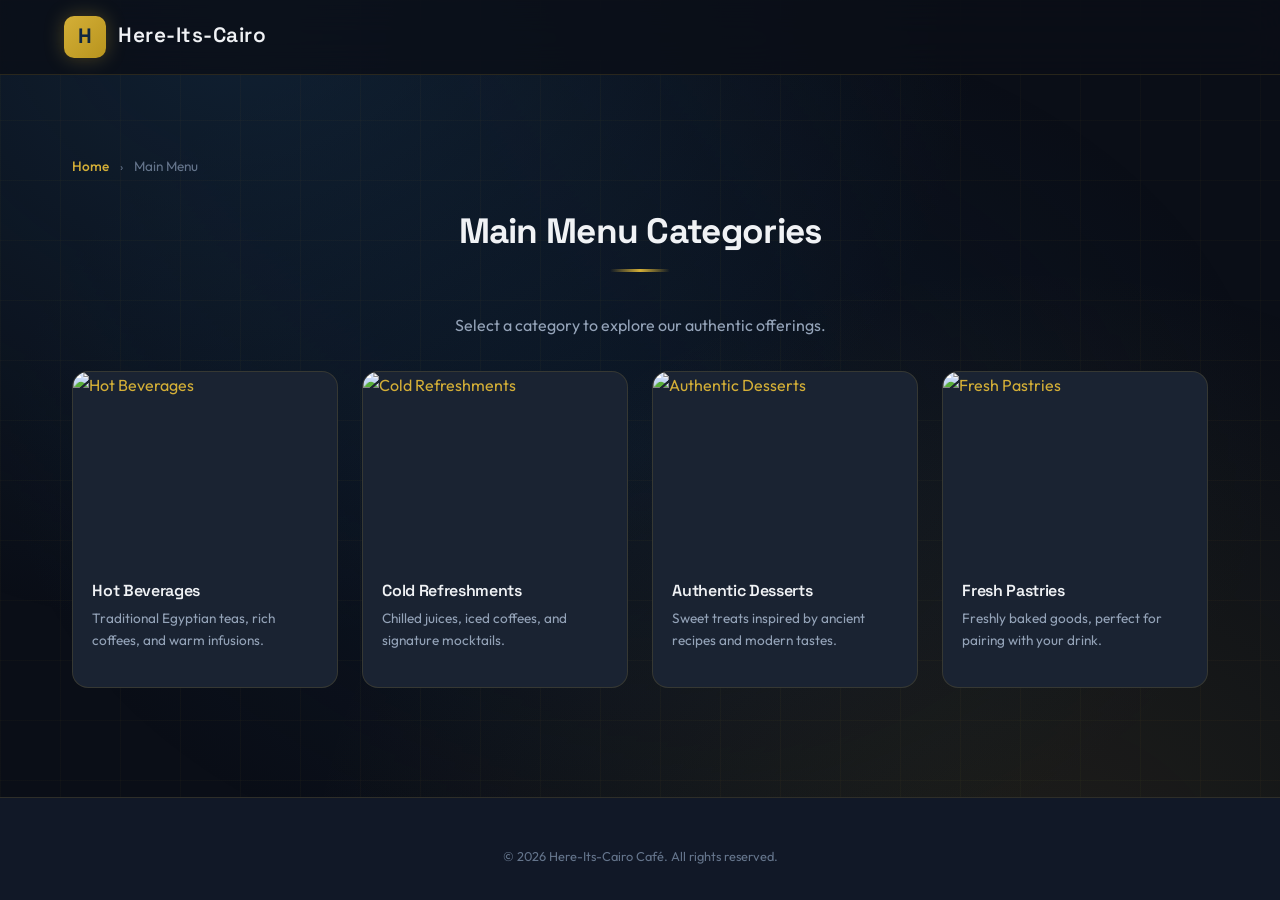
==== here-its-cairo-html/categories.html @ fc2d9727 "Add mobile-first bottom navigation bar with elegant app-like design" ====
<!DOCTYPE html>
<html lang="en">
<head>
    <meta charset="UTF-8">
    <meta name="viewport" content="width=device-width, initial-scale=1.0">
    <title>Here-Its-Cairo Café | Main Menu Categories</title>
    <link rel="stylesheet" href="css/styles.css">
    <meta name="description" content="Explore the main menu categories at Here-Its-Cairo Café.">
    <meta name="theme-color" content="#0a0e17">
</head>
<body>

    <!-- Sticky Header -->
    <header class="site-header">
        <a href="index.html" class="logo-container">
            <div class="logo-icon">H</div>
            <span class="logo-text">Here-Its-Cairo</span>
        </a>
    </header>

    <!-- Main Content -->
    <main class="main-content">
        <div class="content-section">
            <div class="breadcrumbs">
                <a href="index.html">Home</a> <span>›</span> Main Menu
            </div>

            <h1 class="section-title">Main Menu Categories</h1>
            <p class="text-center mb-2" style="color: var(--text-secondary);">Select a category to explore our authentic offerings.</p>

            <!-- Grid Layout: Min 2 columns on mobile -->
            <div class="grid-container">
                <a href="subcategories.html" class="card">
                    <img src="https://images.unsplash.com/photo-1511920170033-f8396924c348?auto=format&fit=crop&w=400&q=80" alt="Hot Beverages" class="card-img">
                    <div class="card-content">
                        <h3 class="card-title">Hot Beverages</h3>
                        <p class="card-desc">Traditional Egyptian teas, rich coffees, and warm infusions.</p>
                    </div>
                </a>
                <a href="subcategories.html" class="card">
                    <img src="https://images.unsplash.com/photo-1497935586351-b67a49e012bf?auto=format&fit=crop&w=400&q=80" alt="Cold Refreshments" class="card-img">
                    <div class="card-content">
                        <h3 class="card-title">Cold Refreshments</h3>
                        <p class="card-desc">Chilled juices, iced coffees, and signature mocktails.</p>
                    </div>
                </a>
                <a href="subcategories.html" class="card">
                    <img src="https://images.unsplash.com/photo-1551024601-bec78aea704b?auto=format&fit=crop&w=400&q=80" alt="Authentic Desserts" class="card-img">
                    <div class="card-content">
                        <h3 class="card-title">Authentic Desserts</h3>
                        <p class="card-desc">Sweet treats inspired by ancient recipes and modern tastes.</p>
                    </div>
                </a>
                <a href="subcategories.html" class="card">
                    <img src="https://images.unsplash.com/photo-1509440159596-0249088772ff?auto=format&fit=crop&w=400&q=80" alt="Fresh Pastries" class="card-img">
                    <div class="card-content">
                        <h3 class="card-title">Fresh Pastries</h3>
                        <p class="card-desc">Freshly baked goods, perfect for pairing with your drink.</p>
                    </div>
                </a>
            </div>
        </div>
    </main>

    <!-- Mobile Bottom Navigation -->
    <nav class="mobile-bottom-nav">
        <a href="index.html" class="mobile-nav-item">
            <span class="mobile-nav-icon">🏠</span>
            <span class="mobile-nav-label">Home</span>
        </a>
        <a href="categories.html" class="mobile-nav-item active">
            <span class="mobile-nav-icon">☕</span>
            <span class="mobile-nav-label">Menu</span>
        </a>
        <a href="gallery.html" class="mobile-nav-item">
            <span class="mobile-nav-icon">📸</span>
            <span class="mobile-nav-label">Gallery</span>
        </a>
        <a href="rate-us.html" class="mobile-nav-item">
            <span class="mobile-nav-icon">⭐</span>
            <span class="mobile-nav-label">Rate</span>
        </a>
        <a href="contact-us.html" class="mobile-nav-item">
            <span class="mobile-nav-icon">📍</span>
            <span class="mobile-nav-label">Contact</span>
        </a>
    </nav>

    <!-- Desktop Footer -->
    <footer class="site-footer">
        <p class="footer-copy">&copy; 2026 Here-Its-Cairo Café. All rights reserved.</p>
    </footer>

</body>
</html>
---- here-its-cairo-html/css/styles.css ----
/* 
  Here-Its-Cairo Café - Modern Futuristic Stylesheet
  Mobile-first responsive design with sleek, contemporary aesthetic
*/

@import url('https://fonts.googleapis.com/css2?family=Outfit:wght@300;400;500;600;700;800&family=Space+Grotesk:wght@400;500;600;700&display=swap');

:root {
  /* Brand Color Palette — Deep Nile Blue + Egyptian Gold */
  --primary: #1a3c5b;
  --primary-light: #2a5a8a;
  --primary-dark: #0f2640;
  --gold: #d4af37;
  --gold-light: #e8cc6e;
  --gold-dark: #b8941e;

  /* Modern Neutrals */
  --bg-primary: #0a0e17;
  --bg-secondary: #111827;
  --bg-card: #1a2332;
  --bg-card-hover: #1f2b3d;
  --bg-glass: rgba(26, 60, 91, 0.15);

  --text-primary: #f0f2f5;
  --text-secondary: #94a3b8;
  --text-muted: #64748b;

  --border-color: rgba(212, 175, 55, 0.15);
  --border-hover: rgba(212, 175, 55, 0.4);

  /* Typography */
  --font-heading: 'Space Grotesk', sans-serif;
  --font-body: 'Outfit', sans-serif;

  /* Spacing */
  --section-padding: 4rem 1.5rem;

  /* Effects */
  --glow-gold: 0 0 20px rgba(212, 175, 55, 0.3);
  --glow-blue: 0 0 30px rgba(26, 60, 91, 0.5);
  --shadow-card: 0 4px 24px rgba(0, 0, 0, 0.3);
  --shadow-card-hover: 0 8px 40px rgba(0, 0, 0, 0.5);

  /* Transitions */
  --transition-fast: 0.2s cubic-bezier(0.4, 0, 0.2, 1);
  --transition-smooth: 0.4s cubic-bezier(0.4, 0, 0.2, 1);
  --transition-spring: 0.5s cubic-bezier(0.34, 1.56, 0.64, 1);
}

/* Reset */
*, *::before, *::after {
  box-sizing: border-box;
  margin: 0;
  padding: 0;
}

/* Mobile-first base styles */
html {
  font-size: 16px;
}

body {
  padding-bottom: 80px; /* Space for bottom nav */
}

html {
  scroll-behavior: smooth;
}

body {
  font-family: var(--font-body);
  background-color: var(--bg-primary);
  color: var(--text-primary);
  line-height: 1.7;
  display: flex;
  flex-direction: column;
  min-height: 100vh;
  overflow-x: hidden;
  -webkit-font-smoothing: antialiased;
  -moz-osx-font-smoothing: grayscale;
}

/* Animated background gradient mesh */
body::before {
  content: '';
  position: fixed;
  top: 0;
  left: 0;
  width: 100%;
  height: 100%;
  background: 
    radial-gradient(ellipse at 20% 0%, rgba(26, 60, 91, 0.4) 0%, transparent 50%),
    radial-gradient(ellipse at 80% 100%, rgba(212, 175, 55, 0.1) 0%, transparent 50%),
    radial-gradient(ellipse at 50% 50%, rgba(15, 38, 64, 0.3) 0%, transparent 70%);
  z-index: -1;
  pointer-events: none;
}

/* Subtle grid pattern overlay */
body::after {
  content: '';
  position: fixed;
  top: 0;
  left: 0;
  width: 100%;
  height: 100%;
  background-image: 
    linear-gradient(rgba(212, 175, 55, 0.03) 1px, transparent 1px),
    linear-gradient(90deg, rgba(212, 175, 55, 0.03) 1px, transparent 1px);
  background-size: 60px 60px;
  z-index: -1;
  pointer-events: none;
}

/* Typography */
h1, h2, h3, h4, h5, h6 {
  font-family: var(--font-heading);
  color: var(--text-primary);
  margin-bottom: 1rem;
  letter-spacing: -0.02em;
  line-height: 1.2;
}

a {
  color: var(--gold);
  text-decoration: none;
  transition: color var(--transition-fast);
}

a:hover {
  color: var(--gold-light);
}

/* ==========================================
   HEADER — Glassmorphism Sticky Nav
   ========================================== */
.site-header {
  position: sticky;
  top: 0;
  background: rgba(10, 14, 23, 0.8);
  backdrop-filter: blur(20px);
  -webkit-backdrop-filter: blur(20px);
  padding: 1rem 1.5rem;
  z-index: 1000;
  border-bottom: 1px solid var(--border-color);
  display: flex;
  justify-content: space-between;
  align-items: center;
  transition: background var(--transition-smooth);
}

.logo-container {
  display: flex;
  align-items: center;
  gap: 12px;
  text-decoration: none;
}

.logo-icon {
  width: 42px;
  height: 42px;
  background: linear-gradient(135deg, var(--gold), var(--gold-dark));
  border-radius: 10px;
  display: flex;
  justify-content: center;
  align-items: center;
  color: var(--primary-dark);
  font-family: var(--font-heading);
  font-weight: 700;
  font-size: 1.3rem;
  box-shadow: var(--glow-gold);
  transition: transform var(--transition-spring);
}

.logo-container:hover .logo-icon {
  transform: rotate(-5deg) scale(1.05);
}

.logo-text {
  font-family: var(--font-heading);
  font-size: 1.3rem;
  font-weight: 600;
  color: var(--text-primary);
  letter-spacing: 0.5px;
}

.logo-text::after {
  content: '';
  display: block;
  width: 0;
  height: 2px;
  background: var(--gold);
  transition: width var(--transition-smooth);
}

.logo-container:hover .logo-text::after {
  width: 100%;
}

/* ==========================================
   MAIN CONTENT
   ========================================== */
.main-content {
  flex: 1;
  width: 100%;
}

.content-section {
  padding: var(--section-padding);
  max-width: 1200px;
  margin: 0 auto;
}

/* ==========================================
   HERO SECTION — Full-screen with video
   ========================================== */
.hero {
  position: relative;
  text-align: center;
  min-height: 100vh;
  display: flex;
  flex-direction: column;
  justify-content: center;
  align-items: center;
  color: var(--text-primary);
  overflow: hidden;
}

.hero-video {
  position: absolute;
  top: 0;
  left: 0;
  width: 100%;
  height: 100%;
  object-fit: cover;
  z-index: -2;
}

.hero::after {
  content: '';
  position: absolute;
  top: 0;
  left: 0;
  width: 100%;
  height: 100%;
  background: linear-gradient(
    180deg,
    rgba(10, 14, 23, 0.7) 0%,
    rgba(10, 14, 23, 0.5) 50%,
    rgba(10, 14, 23, 0.9) 100%
  );
  z-index: -1;
}

.hero-content {
  position: relative;
  z-index: 1;
  padding: 2rem;
  max-width: 700px;
}

.hero h1 {
  font-size: 2.8rem;
  font-weight: 800;
  margin-bottom: 1.2rem;
  background: linear-gradient(135deg, var(--gold-light), var(--gold), var(--gold-dark));
  -webkit-background-clip: text;
  -webkit-text-fill-color: transparent;
  background-clip: text;
  line-height: 1.1;
}

.hero p {
  font-size: 1.15rem;
  max-width: 550px;
  margin: 0 auto 2.5rem;
  color: var(--text-secondary);
  font-weight: 300;
  line-height: 1.8;
}

/* ==========================================
   BUTTONS
   ========================================== */
.btn {
  display: inline-flex;
  align-items: center;
  justify-content: center;
  gap: 8px;
  background: linear-gradient(135deg, var(--gold), var(--gold-dark));
  color: var(--primary-dark);
  padding: 0.9rem 2.2rem;
  font-family: var(--font-heading);
  font-weight: 600;
  font-size: 0.95rem;
  text-transform: uppercase;
  letter-spacing: 1px;
  border-radius: 50px;
  border: none;
  cursor: pointer;
  transition: all var(--transition-smooth);
  box-shadow: 0 4px 15px rgba(212, 175, 55, 0.3);
  position: relative;
  overflow: hidden;
}

.btn::before {
  content: '';
  position: absolute;
  top: 0;
  left: -100%;
  width: 100%;
  height: 100%;
  background: linear-gradient(90deg, transparent, rgba(255, 255, 255, 0.2), transparent);
  transition: left 0.6s ease;
}

.btn:hover {
  transform: translateY(-2px);
  box-shadow: 0 6px 25px rgba(212, 175, 55, 0.5);
  color: var(--primary-dark);
}

.btn:hover::before {
  left: 100%;
}

.btn:active {
  transform: translateY(0);
}

/* ==========================================
   GRID LAYOUT
   ========================================== */
.grid-container {
  display: grid;
  grid-template-columns: repeat(2, 1fr);
  gap: 1.2rem;
  margin-top: 2rem;
}

/* ==========================================
   CARDS — Glassmorphism Style
   ========================================== */
.card {
  background: var(--bg-card);
  border-radius: 16px;
  overflow: hidden;
  border: 1px solid var(--border-color);
  transition: all var(--transition-smooth);
  display: flex;
  flex-direction: column;
  position: relative;
}

.card::before {
  content: '';
  position: absolute;
  top: 0;
  left: 0;
  right: 0;
  height: 2px;
  background: linear-gradient(90deg, transparent, var(--gold), transparent);
  opacity: 0;
  transition: opacity var(--transition-smooth);
}

.card:hover {
  transform: translateY(-6px);
  border-color: var(--border-hover);
  box-shadow: var(--shadow-card-hover);
  background: var(--bg-card-hover);
}

.card:hover::before {
  opacity: 1;
}

.card-img {
  width: 100%;
  height: 160px;
  object-fit: cover;
  transition: transform var(--transition-smooth);
}

.card:hover .card-img {
  transform: scale(1.05);
}

.card-content {
  padding: 1.2rem;
  flex: 1;
  display: flex;
  flex-direction: column;
  justify-content: space-between;
  overflow: hidden;
}

.card-title {
  font-family: var(--font-heading);
  font-size: 1rem;
  font-weight: 600;
  margin-bottom: 0.5rem;
  color: var(--text-primary);
}

.card-desc {
  font-size: 0.85rem;
  color: var(--text-secondary);
  margin-bottom: 1rem;
  line-height: 1.6;
}

.card-price {
  font-family: var(--font-heading);
  font-weight: 700;
  color: var(--gold);
  font-size: 1.15rem;
  letter-spacing: 0.5px;
}

/* ==========================================
   FORMS — Modern Dark Theme
   ========================================== */
.form-container {
  background: var(--bg-card);
  padding: 2.5rem;
  border-radius: 20px;
  border: 1px solid var(--border-color);
  box-shadow: var(--shadow-card);
  max-width: 600px;
  margin: 0 auto;
  position: relative;
  overflow: hidden;
}

.form-container::before {
  content: '';
  position: absolute;
  top: 0;
  left: 0;
  right: 0;
  height: 3px;
  background: linear-gradient(90deg, var(--primary), var(--gold), var(--primary));
}

.form-group {
  margin-bottom: 1.5rem;
}

.form-group label {
  display: block;
  margin-bottom: 0.5rem;
  font-weight: 500;
  color: var(--text-secondary);
  font-size: 0.9rem;
  letter-spacing: 0.3px;
}

.form-control {
  width: 100%;
  padding: 0.9rem 1rem;
  border: 1px solid rgba(148, 163, 184, 0.15);
  border-radius: 12px;
  font-family: var(--font-body);
  font-size: 0.95rem;
  background-color: var(--bg-secondary);
  color: var(--text-primary);
  transition: all var(--transition-fast);
}

.form-control::placeholder {
  color: var(--text-muted);
}

.form-control:focus {
  outline: none;
  border-color: var(--gold);
  box-shadow: 0 0 0 3px rgba(212, 175, 55, 0.15);
  background-color: rgba(26, 35, 50, 0.8);
}

/* ==========================================
   RATING STARS
   ========================================== */
.rating-stars {
  display: flex;
  flex-direction: row-reverse;
  justify-content: flex-end;
  gap: 0.4rem;
}

.rating-stars input {
  display: none;
}

.rating-stars label {
  font-size: 2.2rem;
  color: var(--text-muted);
  cursor: pointer;
  transition: all var(--transition-fast);
}

.rating-stars label:hover,
.rating-stars label:hover ~ label,
.rating-stars input:checked ~ label {
  color: var(--gold);
  text-shadow: 0 0 10px rgba(212, 175, 55, 0.5);
}

/* ==========================================
   MAP CONTAINER
   ========================================== */
.map-container {
  width: 100%;
  height: 300px;
  border-radius: 16px;
  overflow: hidden;
  border: 1px solid var(--border-color);
  margin-bottom: 2rem;
  box-shadow: var(--shadow-card);
}

.map-container iframe {
  width: 100%;
  height: 100%;
  border: 0;
  filter: grayscale(0.3) contrast(1.1);
}

/* ==========================================
   MOBILE BOTTOM NAVIGATION — Elegant App-like
   ========================================== */
.mobile-bottom-nav {
  position: fixed;
  bottom: 0;
  left: 0;
  right: 0;
  height: 70px;
  background: rgba(10, 14, 23, 0.92);
  backdrop-filter: blur(20px);
  -webkit-backdrop-filter: blur(20px);
  border-top: 1px solid var(--border-color);
  display: flex;
  justify-content: space-around;
  align-items: center;
  padding: 0 0.5rem;
  z-index: 9999;
  box-shadow: 0 -4px 30px rgba(0, 0, 0, 0.4);
}

.mobile-nav-item {
  display: flex;
  flex-direction: column;
  align-items: center;
  justify-content: center;
  text-decoration: none;
  color: var(--text-muted);
  padding: 0.5rem;
  border-radius: 12px;
  transition: all 0.25s ease;
  min-width: 60px;
  position: relative;
}

.mobile-nav-item:hover,
.mobile-nav-item:active {
  color: var(--text-secondary);
  background: rgba(212, 175, 55, 0.08);
}

.mobile-nav-item.active {
  color: var(--gold);
}

.mobile-nav-item.active::before {
  content: '';
  position: absolute;
  top: -2px;
  width: 24px;
  height: 3px;
  background: linear-gradient(90deg, var(--gold), var(--gold-light));
  border-radius: 0 0 4px 4px;
  box-shadow: 0 0 12px rgba(212, 175, 55, 0.6);
}

.mobile-nav-icon {
  font-size: 1.4rem;
  margin-bottom: 2px;
  display: block;
}

.mobile-nav-label {
  font-size: 0.65rem;
  font-weight: 500;
  letter-spacing: 0.3px;
  text-transform: uppercase;
}

/* Hide mobile nav on tablet and up */
@media (min-width: 768px) {
  .mobile-bottom-nav {
    display: none;
  }
  
  body {
    padding-bottom: 0;
  }
}

/* ==========================================
   FOOTER — Modern Minimal (Desktop only)
   ========================================== */
.site-footer {
  background: var(--bg-secondary);
  color: var(--text-secondary);
  padding: 3rem 1.5rem 2rem;
  border-top: 1px solid var(--border-color);
  margin-top: auto;
}

/* Desktop: keep footer visible */
@media (min-width: 768px) {
  .site-footer {
    display: block;
  }
}

.footer-nav {
  display: flex;
  flex-wrap: wrap;
  justify-content: center;
  gap: 1.5rem;
  margin-bottom: 2rem;
}

.footer-nav a {
  color: var(--text-secondary);
  font-family: var(--font-body);
  font-weight: 500;
  font-size: 0.9rem;
  letter-spacing: 0.3px;
  transition: all var(--transition-fast);
  position: relative;
}

.footer-nav a::after {
  content: '';
  position: absolute;
  bottom: -4px;
  left: 0;
  width: 0;
  height: 2px;
  background: var(--gold);
  transition: width var(--transition-smooth);
}

.footer-nav a:hover {
  color: var(--gold);
}

.footer-nav a:hover::after {
  width: 100%;
}

.footer-copy {
  text-align: center;
  font-size: 0.8rem;
  color: var(--text-muted);
}

/* ==========================================
   BREADCRUMBS
   ========================================== */
.breadcrumbs {
  margin-bottom: 2rem;
  font-size: 0.85rem;
  color: var(--text-muted);
}

.breadcrumbs a {
  color: var(--gold);
  font-weight: 500;
  transition: color var(--transition-fast);
}

.breadcrumbs a:hover {
  color: var(--gold-light);
}

.breadcrumbs span {
  margin: 0 0.5rem;
  color: var(--text-muted);
  font-size: 0.75rem;
}

/* ==========================================
   SECTION TITLE — Futuristic Underline
   ========================================== */
.section-title {
  text-align: center;
  margin-bottom: 2.5rem;
  position: relative;
  padding-bottom: 1.2rem;
  font-size: 1.8rem;
  font-weight: 700;
}

.section-title::after {
  content: '';
  position: absolute;
  bottom: 0;
  left: 50%;
  transform: translateX(-50%);
  width: 60px;
  height: 3px;
  background: linear-gradient(90deg, transparent, var(--gold), transparent);
  border-radius: 2px;
}

/* ==========================================
   GALLERY GRID
   ========================================== */
.gallery-grid {
  display: grid;
  grid-template-columns: repeat(2, 1fr);
  gap: 12px;
}

.gallery-item {
  position: relative;
  overflow: hidden;
  border-radius: 14px;
  aspect-ratio: 1 / 1;
  border: 1px solid var(--border-color);
  cursor: pointer;
  transition: all var(--transition-smooth);
}

.gallery-item::after {
  content: '';
  position: absolute;
  inset: 0;
  background: linear-gradient(180deg, transparent 50%, rgba(10, 14, 23, 0.7) 100%);
  opacity: 0;
  transition: opacity var(--transition-smooth);
}

.gallery-item:hover::after {
  opacity: 1;
}

.gallery-item img {
  width: 100%;
  height: 100%;
  object-fit: cover;
  transition: transform 0.6s cubic-bezier(0.4, 0, 0.2, 1);
}

.gallery-item:hover img {
  transform: scale(1.1);
}

.gallery-item:hover {
  border-color: var(--border-hover);
  box-shadow: var(--glow-gold);
}

/* ==========================================
   RESPONSIVE BREAKPOINTS
   ========================================== */
@media (min-width: 576px) {
  .grid-container {
    gap: 1.5rem;
  }
  .card-img {
    height: 190px;
  }
}

@media (min-width: 768px) {
  .grid-container {
    grid-template-columns: repeat(3, 1fr);
  }
  .hero h1 {
    font-size: 3.8rem;
  }
  .hero p {
    font-size: 1.25rem;
  }
  .map-container {
    height: 400px;
  }
  .gallery-grid {
    grid-template-columns: repeat(3, 1fr);
    gap: 16px;
  }
  .section-title {
    font-size: 2.2rem;
  }
}

@media (min-width: 1024px) {
  .grid-container {
    grid-template-columns: repeat(4, 1fr);
  }
  .site-header {
    padding: 1rem 4rem;
  }
  .content-section {
    padding: 5rem 2rem;
  }
  .gallery-grid {
    grid-template-columns: repeat(4, 1fr);
  }
  .hero h1 {
    font-size: 4.2rem;
  }
}

/* ==========================================
   UTILITY CLASSES
   ========================================== */
.text-center {
  text-align: center;
}

.text-gold {
  color: var(--gold);
}

.mb-2 {
  margin-bottom: 2rem;
}

/* ==========================================
   ANIMATIONS
   ========================================== */
@keyframes fadeInUp {
  from {
    opacity: 0;
    transform: translateY(20px);
  }
  to {
    opacity: 1;
    transform: translateY(0);
  }
}

@keyframes shimmer {
  0% { background-position: -200% center; }
  100% { background-position: 200% center; }
}

.hero-content {
  animation: fadeInUp 0.8s ease-out;
}

/* Scroll-triggered fade-in for cards */
.card {
  animation: fadeInUp 0.5s ease-out both;
}

.card:nth-child(1) { animation-delay: 0.05s; }
.card:nth-child(2) { animation-delay: 0.1s; }
.card:nth-child(3) { animation-delay: 0.15s; }
.card:nth-child(4) { animation-delay: 0.2s; }
.card:nth-child(5) { animation-delay: 0.25s; }
.card:nth-child(6) { animation-delay: 0.3s; }

/* ==========================================
   SCROLLBAR STYLING
   ========================================== */
::-webkit-scrollbar {
  width: 8px;
}

::-webkit-scrollbar-track {
  background: var(--bg-primary);
}

::-webkit-scrollbar-thumb {
  background: var(--primary-light);
  border-radius: 4px;
}

::-webkit-scrollbar-thumb:hover {
  background: var(--gold-dark);
}

/* ==========================================
   SELECTION STYLING
   ========================================== */
::selection {
  background: rgba(212, 175, 55, 0.3);
  color: var(--text-primary);
}
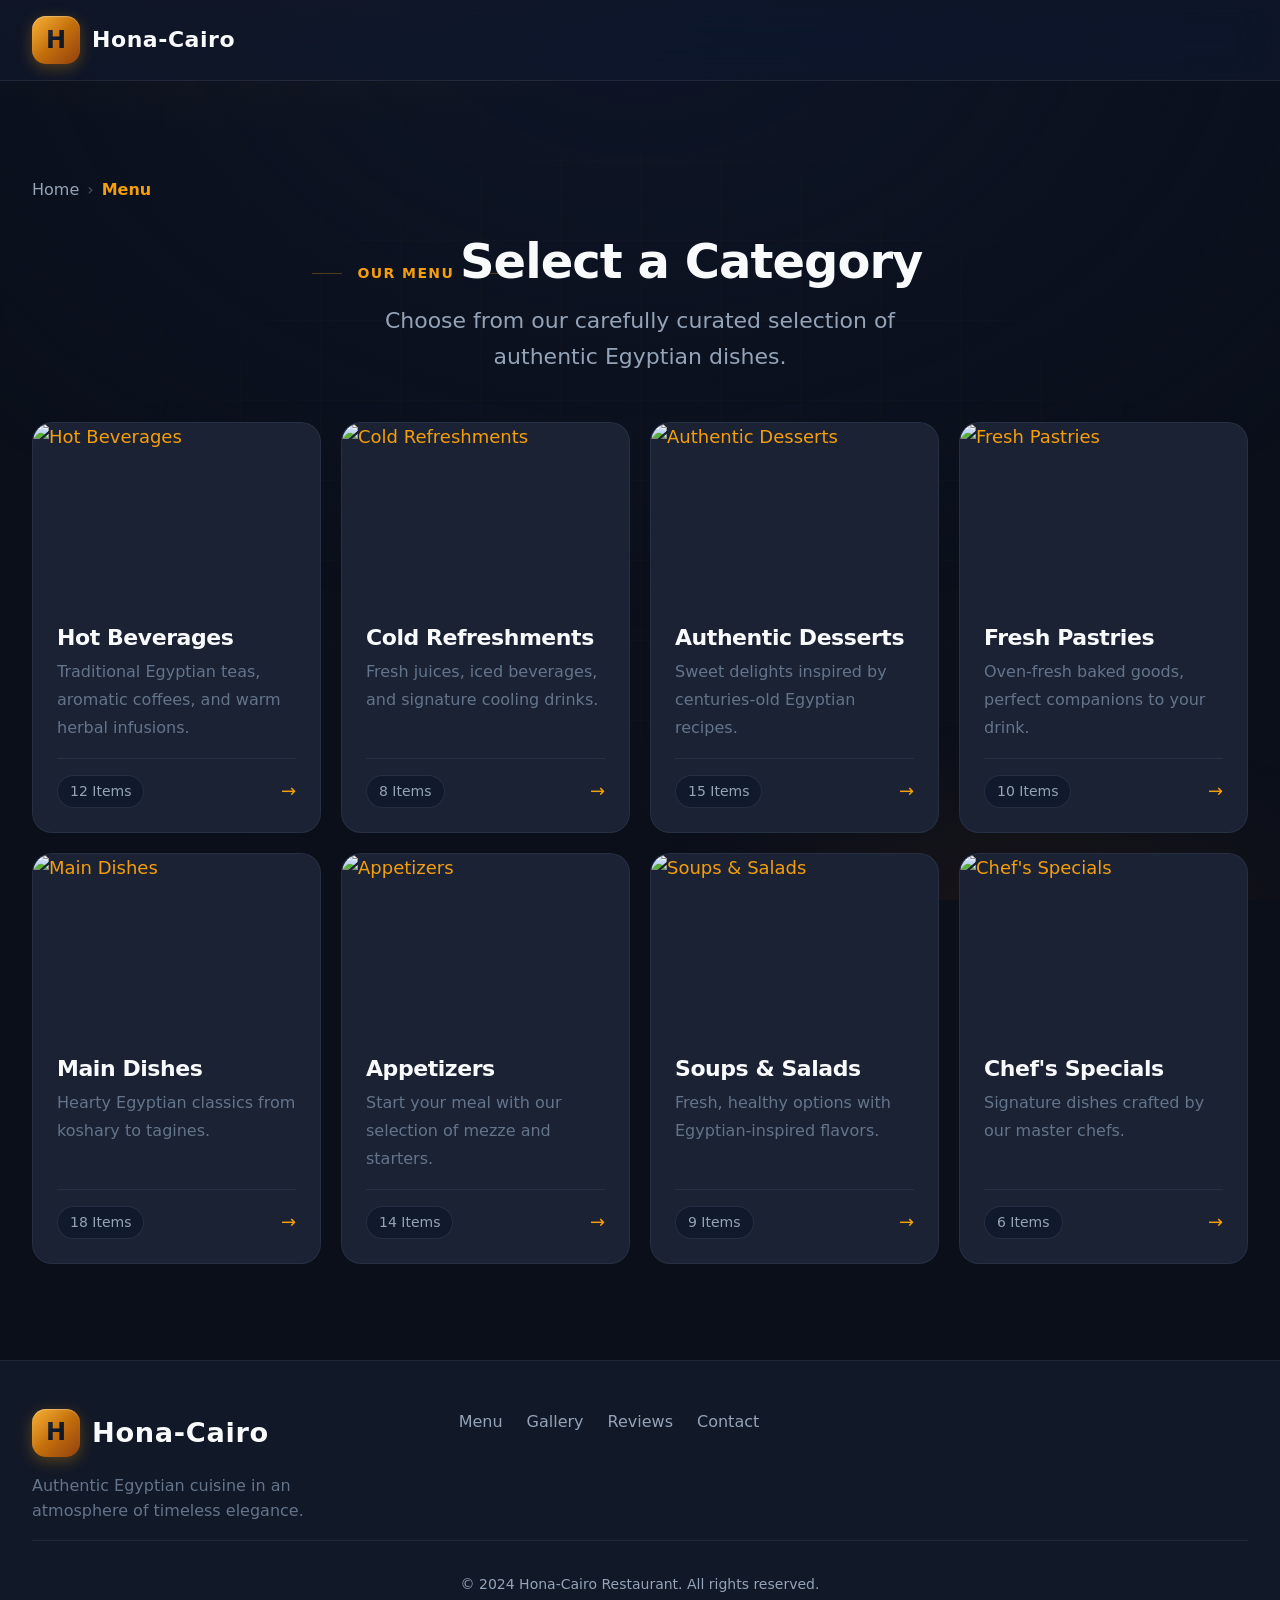
==== commit 73181ec5: "Revamp Hona-Cairo restaurant app with multi-tenancy design system - Complete CSS architecture rebuil" ====
--- a/here-its-cairo-html/categories.html
+++ b/here-its-cairo-html/categories.html
@@ -3,10 +3,11 @@
 <head>
     <meta charset="UTF-8">
     <meta name="viewport" content="width=device-width, initial-scale=1.0">
-    <title>Here-Its-Cairo Café | Main Menu Categories</title>
+    <title>Menu Categories | Hona-Cairo Restaurant</title>
     <link rel="stylesheet" href="css/styles.css">
-    <meta name="description" content="Explore the main menu categories at Here-Its-Cairo Café.">
-    <meta name="theme-color" content="#0a0e17">
+    <meta name="description" content="Explore our menu categories at Hona-Cairo Restaurant.">
+    <meta name="theme-color" content="#0a0f1a">
+    <meta name="color-scheme" content="dark">
 </head>
 <body>
 
@@ -14,52 +15,150 @@
     <header class="site-header">
         <a href="index.html" class="logo-container">
             <div class="logo-icon">H</div>
-            <span class="logo-text">Here-Its-Cairo</span>
+            <span class="logo-text">Hona-Cairo</span>
         </a>
     </header>
 
     <!-- Main Content -->
     <main class="main-content">
-        <div class="content-section">
-            <div class="breadcrumbs">
-                <a href="index.html">Home</a> <span>›</span> Main Menu
-            </div>
-
-            <h1 class="section-title">Main Menu Categories</h1>
-            <p class="text-center mb-2" style="color: var(--text-secondary);">Select a category to explore our authentic offerings.</p>
-
-            <!-- Grid Layout: Min 2 columns on mobile -->
-            <div class="grid-container">
-                <a href="subcategories.html" class="card">
-                    <img src="https://images.unsplash.com/photo-1511920170033-f8396924c348?auto=format&fit=crop&w=400&q=80" alt="Hot Beverages" class="card-img">
+        <section class="content-section">
+            <!-- Breadcrumbs -->
+            <nav class="breadcrumbs">
+                <a href="index.html">Home</a>
+                <span class="breadcrumbs-separator">›</span>
+                <span class="breadcrumbs-current">Menu</span>
+            </nav>
+
+            <!-- Section Header -->
+            <div class="section-header">
+                <span class="section-subtitle">Our Menu</span>
+                <h1 class="section-title">Select a Category</h1>
+                <p class="section-description">Choose from our carefully curated selection of authentic Egyptian dishes.</p>
+            </div>
+
+            <!-- Categories Grid -->
+            <div class="grid grid-cols-2 md:grid-cols-4">
+                <!-- Hot Beverages -->
+                <a href="subcategories.html" class="card">
+                    <div class="card-image">
+                        <img src="https://images.unsplash.com/photo-1511920170033-f8396924c348?auto=format&fit=crop&w=600&q=80" alt="Hot Beverages">
+                    </div>
                     <div class="card-content">
                         <h3 class="card-title">Hot Beverages</h3>
-                        <p class="card-desc">Traditional Egyptian teas, rich coffees, and warm infusions.</p>
-                    </div>
-                </a>
-                <a href="subcategories.html" class="card">
-                    <img src="https://images.unsplash.com/photo-1497935586351-b67a49e012bf?auto=format&fit=crop&w=400&q=80" alt="Cold Refreshments" class="card-img">
+                        <p class="card-description">Traditional Egyptian teas, aromatic coffees, and warm herbal infusions.</p>
+                        <div class="card-meta">
+                            <span class="card-tag">12 Items</span>
+                            <span class="text-brand">→</span>
+                        </div>
+                    </div>
+                </a>
+
+                <!-- Cold Refreshments -->
+                <a href="subcategories.html" class="card">
+                    <div class="card-image">
+                        <img src="https://images.unsplash.com/photo-1497935586351-b67a49e012bf?auto=format&fit=crop&w=600&q=80" alt="Cold Refreshments">
+                    </div>
                     <div class="card-content">
                         <h3 class="card-title">Cold Refreshments</h3>
-                        <p class="card-desc">Chilled juices, iced coffees, and signature mocktails.</p>
-                    </div>
-                </a>
-                <a href="subcategories.html" class="card">
-                    <img src="https://images.unsplash.com/photo-1551024601-bec78aea704b?auto=format&fit=crop&w=400&q=80" alt="Authentic Desserts" class="card-img">
+                        <p class="card-description">Fresh juices, iced beverages, and signature cooling drinks.</p>
+                        <div class="card-meta">
+                            <span class="card-tag">8 Items</span>
+                            <span class="text-brand">→</span>
+                        </div>
+                    </div>
+                </a>
+
+                <!-- Authentic Desserts -->
+                <a href="subcategories.html" class="card">
+                    <div class="card-image">
+                        <img src="https://images.unsplash.com/photo-1551024601-bec78aea704b?auto=format&fit=crop&w=600&q=80" alt="Authentic Desserts">
+                    </div>
                     <div class="card-content">
                         <h3 class="card-title">Authentic Desserts</h3>
-                        <p class="card-desc">Sweet treats inspired by ancient recipes and modern tastes.</p>
-                    </div>
-                </a>
-                <a href="subcategories.html" class="card">
-                    <img src="https://images.unsplash.com/photo-1509440159596-0249088772ff?auto=format&fit=crop&w=400&q=80" alt="Fresh Pastries" class="card-img">
+                        <p class="card-description">Sweet delights inspired by centuries-old Egyptian recipes.</p>
+                        <div class="card-meta">
+                            <span class="card-tag">15 Items</span>
+                            <span class="text-brand">→</span>
+                        </div>
+                    </div>
+                </a>
+
+                <!-- Fresh Pastries -->
+                <a href="subcategories.html" class="card">
+                    <div class="card-image">
+                        <img src="https://images.unsplash.com/photo-1509440159596-0249088772ff?auto=format&fit=crop&w=600&q=80" alt="Fresh Pastries">
+                    </div>
                     <div class="card-content">
                         <h3 class="card-title">Fresh Pastries</h3>
-                        <p class="card-desc">Freshly baked goods, perfect for pairing with your drink.</p>
-                    </div>
-                </a>
-            </div>
-        </div>
+                        <p class="card-description">Oven-fresh baked goods, perfect companions to your drink.</p>
+                        <div class="card-meta">
+                            <span class="card-tag">10 Items</span>
+                            <span class="text-brand">→</span>
+                        </div>
+                    </div>
+                </a>
+
+                <!-- Main Dishes -->
+                <a href="subcategories.html" class="card">
+                    <div class="card-image">
+                        <img src="https://images.unsplash.com/photo-1563379926898-05f4575a45d8?auto=format&fit=crop&w=600&q=80" alt="Main Dishes">
+                    </div>
+                    <div class="card-content">
+                        <h3 class="card-title">Main Dishes</h3>
+                        <p class="card-description">Hearty Egyptian classics from koshary to tagines.</p>
+                        <div class="card-meta">
+                            <span class="card-tag">18 Items</span>
+                            <span class="text-brand">→</span>
+                        </div>
+                    </div>
+                </a>
+
+                <!-- Appetizers -->
+                <a href="subcategories.html" class="card">
+                    <div class="card-image">
+                        <img src="https://images.unsplash.com/photo-1600336153113-d62c9596daaa?auto=format&fit=crop&w=600&q=80" alt="Appetizers">
+                    </div>
+                    <div class="card-content">
+                        <h3 class="card-title">Appetizers</h3>
+                        <p class="card-description">Start your meal with our selection of mezze and starters.</p>
+                        <div class="card-meta">
+                            <span class="card-tag">14 Items</span>
+                            <span class="text-brand">→</span>
+                        </div>
+                    </div>
+                </a>
+
+                <!-- Soups & Salads -->
+                <a href="subcategories.html" class="card">
+                    <div class="card-image">
+                        <img src="https://images.unsplash.com/photo-1547592166-23ac45744acd?auto=format&fit=crop&w=600&q=80" alt="Soups & Salads">
+                    </div>
+                    <div class="card-content">
+                        <h3 class="card-title">Soups & Salads</h3>
+                        <p class="card-description">Fresh, healthy options with Egyptian-inspired flavors.</p>
+                        <div class="card-meta">
+                            <span class="card-tag">9 Items</span>
+                            <span class="text-brand">→</span>
+                        </div>
+                    </div>
+                </a>
+
+                <!-- Specials -->
+                <a href="subcategories.html" class="card">
+                    <div class="card-image">
+                        <img src="https://images.unsplash.com/photo-1414235077428-338989a2e8c0?auto=format&fit=crop&w=600&q=80" alt="Chef's Specials">
+                    </div>
+                    <div class="card-content">
+                        <h3 class="card-title">Chef's Specials</h3>
+                        <p class="card-description">Signature dishes crafted by our master chefs.</p>
+                        <div class="card-meta">
+                            <span class="card-tag">6 Items</span>
+                            <span class="text-brand">→</span>
+                        </div>
+                    </div>
+                </a>
+            </div>
+        </section>
     </main>
 
     <!-- Mobile Bottom Navigation -->
@@ -69,7 +168,7 @@
             <span class="mobile-nav-label">Home</span>
         </a>
         <a href="categories.html" class="mobile-nav-item active">
-            <span class="mobile-nav-icon">☕</span>
+            <span class="mobile-nav-icon">🍽️</span>
             <span class="mobile-nav-label">Menu</span>
         </a>
         <a href="gallery.html" class="mobile-nav-item">
@@ -78,7 +177,7 @@
         </a>
         <a href="rate-us.html" class="mobile-nav-item">
             <span class="mobile-nav-icon">⭐</span>
-            <span class="mobile-nav-label">Rate</span>
+            <span class="mobile-nav-label">Reviews</span>
         </a>
         <a href="contact-us.html" class="mobile-nav-item">
             <span class="mobile-nav-icon">📍</span>
@@ -88,7 +187,24 @@
 
     <!-- Desktop Footer -->
     <footer class="site-footer">
-        <p class="footer-copy">&copy; 2026 Here-Its-Cairo Café. All rights reserved.</p>
+        <div class="footer-content">
+            <div class="footer-brand">
+                <a href="index.html" class="logo-container">
+                    <div class="logo-icon">H</div>
+                    <span class="logo-text">Hona-Cairo</span>
+                </a>
+                <p class="footer-description">Authentic Egyptian cuisine in an atmosphere of timeless elegance.</p>
+            </div>
+            <div class="footer-links">
+                <a href="categories.html">Menu</a>
+                <a href="gallery.html">Gallery</a>
+                <a href="rate-us.html">Reviews</a>
+                <a href="contact-us.html">Contact</a>
+            </div>
+        </div>
+        <div class="footer-bottom">
+            <p>&copy; 2024 Hona-Cairo Restaurant. All rights reserved.</p>
+        </div>
     </footer>
 
 </body>
--- a/here-its-cairo-html/css/styles.css
+++ b/here-its-cairo-html/css/styles.css
@@ -1,353 +1,618 @@
 /* 
-  Here-Its-Cairo Café - Modern Futuristic Stylesheet
-  Mobile-first responsive design with sleek, contemporary aesthetic
+  ╔══════════════════════════════════════════════════════════════════════════════╗
+  ║  HONA-CAIRO RESTAURANT — Multi-Tenancy Ready Design System                  ║
+  ║  Sophisticated Futuristic Theme with Glassmorphism & Neumorphism            ║
+  ║  Version: 2.0 | Architecture: CSS Custom Properties for Easy Rebranding    ║
+  ╚══════════════════════════════════════════════════════════════════════════════╝
 */
 
-@import url('https://fonts.googleapis.com/css2?family=Outfit:wght@300;400;500;600;700;800&family=Space+Grotesk:wght@400;500;600;700&display=swap');
+/* ═════════════════════════════════════════════════════════════════════════════
+   THEME CONFIGURATION — Multi-Tenancy Brand Variables
+   Modify these values to instantly rebrand for any restaurant
+   ═════════════════════════════════════════════════════════════════════════════ */
 
 :root {
-  /* Brand Color Palette — Deep Nile Blue + Egyptian Gold */
-  --primary: #1a3c5b;
-  --primary-light: #2a5a8a;
-  --primary-dark: #0f2640;
-  --gold: #d4af37;
-  --gold-light: #e8cc6e;
-  --gold-dark: #b8941e;
-
-  /* Modern Neutrals */
-  --bg-primary: #0a0e17;
-  --bg-secondary: #111827;
-  --bg-card: #1a2332;
-  --bg-card-hover: #1f2b3d;
-  --bg-glass: rgba(26, 60, 91, 0.15);
-
-  --text-primary: #f0f2f5;
+  /* ───────────────────────────────────────────────────────────────────────────
+     BRAND IDENTITY — Primary Colors (Change these for new restaurants)
+     ─────────────────────────────────────────────────────────────────────────── */
+  
+  /* Brand Primary: Deep, sophisticated base color */
+  --brand-primary: #0f172a;
+  --brand-primary-light: #1e293b;
+  --brand-primary-dark: #020617;
+  
+  /* Brand Accent: Signature highlight color (Gold for Hona-Cairo) */
+  --brand-accent: #f59e0b;
+  --brand-accent-light: #fbbf24;
+  --brand-accent-dark: #d97706;
+  --brand-accent-glow: rgba(245, 158, 11, 0.4);
+  
+  /* Brand Secondary: Complementary accent (Amber/Egyptian sand tones) */
+  --brand-secondary: #92400e;
+  --brand-secondary-light: #b45309;
+  
+  /* ───────────────────────────────────────────────────────────────────────────
+     SEMANTIC COLORS — Application-wide color usage
+     Maps brand colors to functional color names
+     ─────────────────────────────────────────────────────────────────────────── */
+  
+  /* Background Colors */
+  --bg-body: #0a0f1a;
+  --bg-surface: #111827;
+  --bg-surface-elevated: #1a2234;
+  --bg-surface-hover: #232d42;
+  --bg-glass: rgba(15, 23, 42, 0.7);
+  --bg-glass-light: rgba(30, 41, 59, 0.5);
+  
+  /* Text Colors */
+  --text-primary: #f8fafc;
   --text-secondary: #94a3b8;
-  --text-muted: #64748b;
-
-  --border-color: rgba(212, 175, 55, 0.15);
-  --border-hover: rgba(212, 175, 55, 0.4);
-
-  /* Typography */
-  --font-heading: 'Space Grotesk', sans-serif;
-  --font-body: 'Outfit', sans-serif;
-
-  /* Spacing */
-  --section-padding: 4rem 1.5rem;
-
-  /* Effects */
-  --glow-gold: 0 0 20px rgba(212, 175, 55, 0.3);
-  --glow-blue: 0 0 30px rgba(26, 60, 91, 0.5);
-  --shadow-card: 0 4px 24px rgba(0, 0, 0, 0.3);
-  --shadow-card-hover: 0 8px 40px rgba(0, 0, 0, 0.5);
-
-  /* Transitions */
-  --transition-fast: 0.2s cubic-bezier(0.4, 0, 0.2, 1);
-  --transition-smooth: 0.4s cubic-bezier(0.4, 0, 0.2, 1);
-  --transition-spring: 0.5s cubic-bezier(0.34, 1.56, 0.64, 1);
-}
-
-/* Reset */
+  --text-tertiary: #64748b;
+  --text-muted: #475569;
+  --text-inverse: #0f172a;
+  
+  /* Border & Divider Colors */
+  --border-subtle: rgba(148, 163, 184, 0.1);
+  --border-default: rgba(148, 163, 184, 0.15);
+  --border-accent: rgba(245, 158, 11, 0.3);
+  --border-accent-strong: rgba(245, 158, 11, 0.5);
+  
+  /* ───────────────────────────────────────────────────────────────────────────
+     TYPOGRAPHY — Font families and scale
+     ─────────────────────────────────────────────────────────────────────────── */
+  --font-display: 'Plus Jakarta Sans', system-ui, sans-serif;
+  --font-body: 'Inter', system-ui, sans-serif;
+  --font-accent: 'Space Grotesk', system-ui, sans-serif;
+  
+  /* Type Scale */
+  --text-xs: clamp(0.75rem, 0.7rem + 0.25vw, 0.875rem);
+  --text-sm: clamp(0.875rem, 0.8rem + 0.375vw, 1rem);
+  --text-base: clamp(1rem, 0.95rem + 0.25vw, 1.125rem);
+  --text-lg: clamp(1.125rem, 1rem + 0.625vw, 1.375rem);
+  --text-xl: clamp(1.25rem, 1.1rem + 0.75vw, 1.75rem);
+  --text-2xl: clamp(1.5rem, 1.3rem + 1vw, 2.25rem);
+  --text-3xl: clamp(1.875rem, 1.5rem + 1.875vw, 3rem);
+  --text-4xl: clamp(2.25rem, 1.8rem + 2.25vw, 4rem);
+  --text-5xl: clamp(3rem, 2.2rem + 4vw, 5.5rem);
+  
+  /* Line Heights */
+  --leading-tight: 1.1;
+  --leading-snug: 1.3;
+  --leading-normal: 1.6;
+  --leading-relaxed: 1.75;
+  
+  /* Letter Spacing */
+  --tracking-tight: -0.02em;
+  --tracking-normal: 0;
+  --tracking-wide: 0.025em;
+  --tracking-wider: 0.05em;
+  --tracking-widest: 0.1em;
+  
+  /* ───────────────────────────────────────────────────────────────────────────
+     SPACING — Consistent spacing scale
+     ─────────────────────────────────────────────────────────────────────────── */
+  --space-1: 0.25rem;
+  --space-2: 0.5rem;
+  --space-3: 0.75rem;
+  --space-4: 1rem;
+  --space-5: 1.25rem;
+  --space-6: 1.5rem;
+  --space-8: 2rem;
+  --space-10: 2.5rem;
+  --space-12: 3rem;
+  --space-16: 4rem;
+  --space-20: 5rem;
+  --space-24: 6rem;
+  
+  /* ───────────────────────────────────────────────────────────────────────────
+     LAYOUT — Container and grid settings
+     ─────────────────────────────────────────────────────────────────────────── */
+  --container-max: 1400px;
+  --container-narrow: 900px;
+  --container-padding: clamp(1rem, 5vw, 2rem);
+  --section-padding-y: clamp(3rem, 8vw, 6rem);
+  
+  /* ───────────────────────────────────────────────────────────────────────────
+     EFFECTS — Shadows, glows, and visual effects
+     ─────────────────────────────────────────────────────────────────────────── */
+  
+  /* Shadows */
+  --shadow-sm: 0 1px 2px 0 rgba(0, 0, 0, 0.3);
+  --shadow-md: 0 4px 6px -1px rgba(0, 0, 0, 0.4), 0 2px 4px -2px rgba(0, 0, 0, 0.3);
+  --shadow-lg: 0 10px 15px -3px rgba(0, 0, 0, 0.5), 0 4px 6px -4px rgba(0, 0, 0, 0.4);
+  --shadow-xl: 0 20px 25px -5px rgba(0, 0, 0, 0.6), 0 8px 10px -6px rgba(0, 0, 0, 0.4);
+  --shadow-glow: 0 0 40px var(--brand-accent-glow);
+  --shadow-glow-sm: 0 0 20px var(--brand-accent-glow);
+  
+  /* Glass Effects */
+  --glass-bg: rgba(15, 23, 42, 0.75);
+  --glass-border: rgba(255, 255, 255, 0.08);
+  --glass-blur: blur(20px) saturate(180%);
+  
+  /* Neumorphism (Subtle depth) */
+  --neu-light: rgba(255, 255, 255, 0.05);
+  --neu-shadow: rgba(0, 0, 0, 0.5);
+  
+  /* ───────────────────────────────────────────────────────────────────────────
+     ANIMATION — Timing and easing functions
+     ─────────────────────────────────────────────────────────────────────────── */
+  --duration-instant: 100ms;
+  --duration-fast: 200ms;
+  --duration-normal: 300ms;
+  --duration-slow: 500ms;
+  --duration-slower: 800ms;
+  
+  --ease-linear: linear;
+  --ease-in: cubic-bezier(0.4, 0, 1, 1);
+  --ease-out: cubic-bezier(0, 0, 0.2, 1);
+  --ease-in-out: cubic-bezier(0.4, 0, 0.2, 1);
+  --ease-spring: cubic-bezier(0.34, 1.56, 0.64, 1);
+  --ease-bounce: cubic-bezier(0.68, -0.55, 0.265, 1.55);
+  
+  /* ───────────────────────────────────────────────────────────────────────────
+     Z-INDEX SCALE — Layer management
+     ─────────────────────────────────────────────────────────────────────────── */
+  --z-base: 0;
+  --z-dropdown: 100;
+  --z-sticky: 500;
+  --z-header: 1000;
+  --z-modal: 2000;
+  --z-popover: 3000;
+  --z-tooltip: 4000;
+}
+
+/* ═════════════════════════════════════════════════════════════════════════════
+   IMPORTS — Modern font families
+   ═════════════════════════════════════════════════════════════════════════════ */
+@import url('https://fonts.googleapis.com/css2?family=Inter:wght@300;400;500;600;700;800&family=Plus+Jakarta+Sans:wght@400;500;600;700;800&family=Space+Grotesk:wght@400;500;600;700&display=swap');
+
+/* ═════════════════════════════════════════════════════════════════════════════
+   BASE STYLES — CSS Reset & Foundation
+   ═════════════════════════════════════════════════════════════════════════════ */
+
 *, *::before, *::after {
   box-sizing: border-box;
   margin: 0;
   padding: 0;
 }
 
-/* Mobile-first base styles */
 html {
   font-size: 16px;
-}
-
-body {
-  padding-bottom: 80px; /* Space for bottom nav */
-}
-
-html {
   scroll-behavior: smooth;
+  -webkit-font-smoothing: antialiased;
+  -moz-osx-font-smoothing: grayscale;
+  text-rendering: optimizeLegibility;
 }
 
 body {
   font-family: var(--font-body);
-  background-color: var(--bg-primary);
+  font-size: var(--text-base);
+  line-height: var(--leading-normal);
   color: var(--text-primary);
-  line-height: 1.7;
+  background-color: var(--bg-body);
+  min-height: 100vh;
   display: flex;
   flex-direction: column;
-  min-height: 100vh;
   overflow-x: hidden;
-  -webkit-font-smoothing: antialiased;
-  -moz-osx-font-smoothing: grayscale;
-}
-
-/* Animated background gradient mesh */
+  padding-bottom: 80px; /* Space for mobile bottom nav */
+}
+
+/* Dynamic Background Layers */
 body::before {
   content: '';
   position: fixed;
-  top: 0;
-  left: 0;
-  width: 100%;
-  height: 100%;
+  inset: 0;
   background: 
-    radial-gradient(ellipse at 20% 0%, rgba(26, 60, 91, 0.4) 0%, transparent 50%),
-    radial-gradient(ellipse at 80% 100%, rgba(212, 175, 55, 0.1) 0%, transparent 50%),
-    radial-gradient(ellipse at 50% 50%, rgba(15, 38, 64, 0.3) 0%, transparent 70%);
+    radial-gradient(ellipse 80% 50% at 20% -10%, rgba(245, 158, 11, 0.08) 0%, transparent 50%),
+    radial-gradient(ellipse 60% 40% at 80% 100%, rgba(146, 64, 14, 0.1) 0%, transparent 50%),
+    radial-gradient(ellipse 100% 100% at 50% 0%, rgba(15, 23, 42, 0.8) 0%, transparent 70%);
+  z-index: -2;
+  pointer-events: none;
+}
+
+/* Animated Mesh Gradient Overlay */
+body::after {
+  content: '';
+  position: fixed;
+  inset: 0;
+  background-image: 
+    linear-gradient(rgba(245, 158, 11, 0.02) 1px, transparent 1px),
+    linear-gradient(90deg, rgba(245, 158, 11, 0.02) 1px, transparent 1px);
+  background-size: 80px 80px;
+  mask-image: radial-gradient(ellipse at center, black 40%, transparent 80%);
   z-index: -1;
   pointer-events: none;
-}
-
-/* Subtle grid pattern overlay */
-body::after {
-  content: '';
-  position: fixed;
-  top: 0;
-  left: 0;
+  animation: meshFloat 20s ease-in-out infinite;
+}
+
+/* ═════════════════════════════════════════════════════════════════════════════
+   TYPOGRAPHY — Headings & Text Styles
+   ═════════════════════════════════════════════════════════════════════════════ */
+
+h1, h2, h3, h4, h5, h6 {
+  font-family: var(--font-display);
+  font-weight: 700;
+  line-height: var(--leading-tight);
+  letter-spacing: var(--tracking-tight);
+  color: var(--text-primary);
+}
+
+h1 { font-size: var(--text-4xl); }
+h2 { font-size: var(--text-3xl); }
+h3 { font-size: var(--text-2xl); }
+h4 { font-size: var(--text-xl); }
+h5 { font-size: var(--text-lg); }
+h6 { font-size: var(--text-base); }
+
+p {
+  margin-bottom: var(--space-4);
+  color: var(--text-secondary);
+}
+
+a {
+  color: var(--brand-accent);
+  text-decoration: none;
+  transition: all var(--duration-fast) var(--ease-out);
+  position: relative;
+}
+
+a:hover {
+  color: var(--brand-accent-light);
+}
+
+/* Text Selection */
+::selection {
+  background: var(--brand-accent-glow);
+  color: var(--text-primary);
+}
+
+/* ═════════════════════════════════════════════════════════════════════════════
+   LAYOUT — Container & Grid System
+   ═════════════════════════════════════════════════════════════════════════════ */
+
+.container {
   width: 100%;
-  height: 100%;
-  background-image: 
-    linear-gradient(rgba(212, 175, 55, 0.03) 1px, transparent 1px),
-    linear-gradient(90deg, rgba(212, 175, 55, 0.03) 1px, transparent 1px);
-  background-size: 60px 60px;
-  z-index: -1;
-  pointer-events: none;
-}
-
-/* Typography */
-h1, h2, h3, h4, h5, h6 {
-  font-family: var(--font-heading);
-  color: var(--text-primary);
-  margin-bottom: 1rem;
-  letter-spacing: -0.02em;
-  line-height: 1.2;
-}
-
-a {
-  color: var(--gold);
-  text-decoration: none;
-  transition: color var(--transition-fast);
-}
-
-a:hover {
-  color: var(--gold-light);
-}
-
-/* ==========================================
-   HEADER — Glassmorphism Sticky Nav
-   ========================================== */
+  max-width: var(--container-max);
+  margin: 0 auto;
+  padding: 0 var(--container-padding);
+}
+
+.container-narrow {
+  max-width: var(--container-narrow);
+}
+
+.main-content {
+  flex: 1;
+  width: 100%;
+}
+
+.content-section {
+  padding: var(--section-padding-y) var(--container-padding);
+  max-width: var(--container-max);
+  margin: 0 auto;
+}
+
+/* Modern Grid System */
+.grid {
+  display: grid;
+  gap: var(--space-5);
+}
+
+.grid-cols-1 { grid-template-columns: repeat(1, 1fr); }
+.grid-cols-2 { grid-template-columns: repeat(2, 1fr); }
+.grid-cols-3 { grid-template-columns: repeat(3, 1fr); }
+.grid-cols-4 { grid-template-columns: repeat(4, 1fr); }
+
+@media (min-width: 640px) {
+  .sm\:grid-cols-2 { grid-template-columns: repeat(2, 1fr); }
+  .sm\:grid-cols-3 { grid-template-columns: repeat(3, 1fr); }
+}
+
+@media (min-width: 768px) {
+  .md\:grid-cols-2 { grid-template-columns: repeat(2, 1fr); }
+  .md\:grid-cols-3 { grid-template-columns: repeat(3, 1fr); }
+  .md\:grid-cols-4 { grid-template-columns: repeat(4, 1fr); }
+}
+
+@media (min-width: 1024px) {
+  .lg\:grid-cols-3 { grid-template-columns: repeat(3, 1fr); }
+  .lg\:grid-cols-4 { grid-template-columns: repeat(4, 1fr); }
+  .lg\:grid-cols-5 { grid-template-columns: repeat(5, 1fr); }
+}
+
+/* Flexbox Utilities */
+.flex { display: flex; }
+.flex-col { flex-direction: column; }
+.items-center { align-items: center; }
+.justify-center { justify-content: center; }
+.justify-between { justify-content: space-between; }
+.gap-2 { gap: var(--space-2); }
+.gap-4 { gap: var(--space-4); }
+.gap-6 { gap: var(--space-6); }
+
+/* ═════════════════════════════════════════════════════════════════════════════
+   HEADER — Sophisticated Sticky Navigation
+   ═════════════════════════════════════════════════════════════════════════════ */
+
 .site-header {
   position: sticky;
   top: 0;
-  background: rgba(10, 14, 23, 0.8);
-  backdrop-filter: blur(20px);
-  -webkit-backdrop-filter: blur(20px);
-  padding: 1rem 1.5rem;
-  z-index: 1000;
-  border-bottom: 1px solid var(--border-color);
-  display: flex;
-  justify-content: space-between;
+  z-index: var(--z-header);
+  background: var(--glass-bg);
+  backdrop-filter: var(--glass-blur);
+  -webkit-backdrop-filter: var(--glass-blur);
+  border-bottom: 1px solid var(--glass-border);
+  padding: var(--space-4) var(--container-padding);
+  transition: all var(--duration-normal) var(--ease-out);
+}
+
+.site-header.scrolled {
+  background: rgba(10, 15, 26, 0.95);
+  box-shadow: var(--shadow-lg);
+}
+
+/* Logo System */
+.logo-container {
+  display: flex;
   align-items: center;
-  transition: background var(--transition-smooth);
-}
-
-.logo-container {
-  display: flex;
-  align-items: center;
-  gap: 12px;
+  gap: var(--space-3);
   text-decoration: none;
 }
 
 .logo-icon {
-  width: 42px;
-  height: 42px;
-  background: linear-gradient(135deg, var(--gold), var(--gold-dark));
-  border-radius: 10px;
+  width: 48px;
+  height: 48px;
+  background: linear-gradient(135deg, var(--brand-accent), var(--brand-secondary));
+  border-radius: 14px;
   display: flex;
   justify-content: center;
   align-items: center;
-  color: var(--primary-dark);
-  font-family: var(--font-heading);
+  font-family: var(--font-accent);
+  font-weight: 800;
+  font-size: 1.5rem;
+  color: var(--text-inverse);
+  box-shadow: 
+    0 4px 15px rgba(245, 158, 11, 0.3),
+    inset 0 1px 1px rgba(255, 255, 255, 0.3);
+  position: relative;
+  overflow: hidden;
+  transition: all var(--duration-normal) var(--ease-spring);
+}
+
+.logo-icon::before {
+  content: '';
+  position: absolute;
+  inset: 0;
+  background: linear-gradient(135deg, rgba(255,255,255,0.3), transparent 50%);
+  opacity: 0.6;
+}
+
+.logo-container:hover .logo-icon {
+  transform: rotate(-5deg) scale(1.08);
+  box-shadow: 
+    0 6px 25px rgba(245, 158, 11, 0.5),
+    inset 0 1px 1px rgba(255, 255, 255, 0.4);
+}
+
+.logo-text {
+  font-family: var(--font-display);
+  font-size: var(--text-lg);
   font-weight: 700;
-  font-size: 1.3rem;
-  box-shadow: var(--glow-gold);
-  transition: transform var(--transition-spring);
-}
-
-.logo-container:hover .logo-icon {
-  transform: rotate(-5deg) scale(1.05);
-}
-
-.logo-text {
-  font-family: var(--font-heading);
-  font-size: 1.3rem;
-  font-weight: 600;
   color: var(--text-primary);
-  letter-spacing: 0.5px;
+  letter-spacing: var(--tracking-wide);
+  position: relative;
 }
 
 .logo-text::after {
   content: '';
-  display: block;
+  position: absolute;
+  bottom: -4px;
+  left: 0;
   width: 0;
   height: 2px;
-  background: var(--gold);
-  transition: width var(--transition-smooth);
+  background: linear-gradient(90deg, var(--brand-accent), transparent);
+  transition: width var(--duration-normal) var(--ease-out);
 }
 
 .logo-container:hover .logo-text::after {
   width: 100%;
 }
 
-/* ==========================================
-   MAIN CONTENT
-   ========================================== */
-.main-content {
-  flex: 1;
-  width: 100%;
-}
-
-.content-section {
-  padding: var(--section-padding);
-  max-width: 1200px;
-  margin: 0 auto;
-}
-
-/* ==========================================
-   HERO SECTION — Full-screen with video
-   ========================================== */
+/* ═════════════════════════════════════════════════════════════════════════════
+   HERO SECTION — Cinematic Full-Screen Experience
+   ═════════════════════════════════════════════════════════════════════════════ */
+
 .hero {
   position: relative;
-  text-align: center;
   min-height: 100vh;
+  min-height: 100dvh;
   display: flex;
   flex-direction: column;
   justify-content: center;
   align-items: center;
-  color: var(--text-primary);
+  text-align: center;
   overflow: hidden;
+  padding: var(--space-16) var(--container-padding);
 }
 
 .hero-video {
   position: absolute;
-  top: 0;
-  left: 0;
+  inset: 0;
   width: 100%;
   height: 100%;
   object-fit: cover;
   z-index: -2;
 }
 
-.hero::after {
-  content: '';
-  position: absolute;
-  top: 0;
-  left: 0;
-  width: 100%;
-  height: 100%;
+.hero::before {
+  content: '';
+  position: absolute;
+  inset: 0;
   background: linear-gradient(
     180deg,
-    rgba(10, 14, 23, 0.7) 0%,
-    rgba(10, 14, 23, 0.5) 50%,
-    rgba(10, 14, 23, 0.9) 100%
+    rgba(10, 15, 26, 0.85) 0%,
+    rgba(10, 15, 26, 0.6) 40%,
+    rgba(10, 15, 26, 0.85) 100%
   );
   z-index: -1;
 }
 
+.hero::after {
+  content: '';
+  position: absolute;
+  bottom: 0;
+  left: 0;
+  right: 0;
+  height: 200px;
+  background: linear-gradient(to top, var(--bg-body), transparent);
+  z-index: -1;
+}
+
 .hero-content {
   position: relative;
   z-index: 1;
-  padding: 2rem;
-  max-width: 700px;
+  max-width: 800px;
+  animation: heroFadeIn 1s var(--ease-out) forwards;
+}
+
+.hero-badge {
+  display: inline-flex;
+  align-items: center;
+  gap: var(--space-2);
+  padding: var(--space-2) var(--space-4);
+  background: var(--bg-glass);
+  border: 1px solid var(--border-accent);
+  border-radius: 100px;
+  font-size: var(--text-sm);
+  font-weight: 500;
+  color: var(--brand-accent);
+  margin-bottom: var(--space-6);
+  backdrop-filter: blur(10px);
+}
+
+.hero-badge::before {
+  content: '';
+  width: 8px;
+  height: 8px;
+  background: var(--brand-accent);
+  border-radius: 50%;
+  animation: pulse 2s ease-in-out infinite;
 }
 
 .hero h1 {
-  font-size: 2.8rem;
+  font-size: var(--text-5xl);
   font-weight: 800;
-  margin-bottom: 1.2rem;
-  background: linear-gradient(135deg, var(--gold-light), var(--gold), var(--gold-dark));
+  margin-bottom: var(--space-6);
+  background: linear-gradient(
+    135deg,
+    var(--text-primary) 0%,
+    var(--brand-accent-light) 50%,
+    var(--brand-accent) 100%
+  );
   -webkit-background-clip: text;
   -webkit-text-fill-color: transparent;
   background-clip: text;
-  line-height: 1.1;
+  line-height: 1.05;
+  letter-spacing: -0.03em;
 }
 
 .hero p {
-  font-size: 1.15rem;
-  max-width: 550px;
-  margin: 0 auto 2.5rem;
+  font-size: var(--text-lg);
   color: var(--text-secondary);
-  font-weight: 300;
-  line-height: 1.8;
-}
-
-/* ==========================================
-   BUTTONS
-   ========================================== */
+  max-width: 600px;
+  margin: 0 auto var(--space-8);
+  font-weight: 400;
+  line-height: var(--leading-relaxed);
+}
+
+.hero-cta {
+  display: flex;
+  flex-wrap: wrap;
+  gap: var(--space-4);
+  justify-content: center;
+  animation: heroFadeIn 1s 0.3s var(--ease-out) backwards;
+}
+
+/* ═════════════════════════════════════════════════════════════════════════════
+   BUTTONS — Sophisticated Button System
+   ═════════════════════════════════════════════════════════════════════════════ */
+
 .btn {
   display: inline-flex;
   align-items: center;
   justify-content: center;
-  gap: 8px;
-  background: linear-gradient(135deg, var(--gold), var(--gold-dark));
-  color: var(--primary-dark);
-  padding: 0.9rem 2.2rem;
-  font-family: var(--font-heading);
+  gap: var(--space-2);
+  padding: var(--space-4) var(--space-8);
+  font-family: var(--font-display);
+  font-size: var(--text-sm);
   font-weight: 600;
-  font-size: 0.95rem;
+  letter-spacing: var(--tracking-wider);
   text-transform: uppercase;
-  letter-spacing: 1px;
-  border-radius: 50px;
+  border-radius: 100px;
   border: none;
   cursor: pointer;
-  transition: all var(--transition-smooth);
-  box-shadow: 0 4px 15px rgba(212, 175, 55, 0.3);
+  transition: all var(--duration-normal) var(--ease-spring);
   position: relative;
   overflow: hidden;
 }
 
-.btn::before {
-  content: '';
-  position: absolute;
-  top: 0;
-  left: -100%;
-  width: 100%;
-  height: 100%;
-  background: linear-gradient(90deg, transparent, rgba(255, 255, 255, 0.2), transparent);
-  transition: left 0.6s ease;
-}
-
-.btn:hover {
+.btn-primary {
+  background: linear-gradient(135deg, var(--brand-accent), var(--brand-secondary));
+  color: var(--text-inverse);
+  box-shadow: 
+    0 4px 20px rgba(245, 158, 11, 0.35),
+    inset 0 1px 1px rgba(255, 255, 255, 0.3);
+}
+
+.btn-primary::before {
+  content: '';
+  position: absolute;
+  inset: 0;
+  background: linear-gradient(90deg, transparent, rgba(255,255,255,0.4), transparent);
+  transform: translateX(-100%);
+  transition: transform 0.6s ease;
+}
+
+.btn-primary:hover {
+  transform: translateY(-3px);
+  box-shadow: 
+    0 8px 30px rgba(245, 158, 11, 0.5),
+    inset 0 1px 1px rgba(255, 255, 255, 0.4);
+}
+
+.btn-primary:hover::before {
+  transform: translateX(100%);
+}
+
+.btn-secondary {
+  background: transparent;
+  color: var(--text-primary);
+  border: 1.5px solid var(--border-accent);
+  backdrop-filter: blur(10px);
+}
+
+.btn-secondary:hover {
+  background: var(--bg-glass);
+  border-color: var(--border-accent-strong);
+  box-shadow: var(--shadow-glow-sm);
   transform: translateY(-2px);
-  box-shadow: 0 6px 25px rgba(212, 175, 55, 0.5);
-  color: var(--primary-dark);
-}
-
-.btn:hover::before {
-  left: 100%;
-}
-
-.btn:active {
-  transform: translateY(0);
-}
-
-/* ==========================================
-   GRID LAYOUT
-   ========================================== */
-.grid-container {
-  display: grid;
-  grid-template-columns: repeat(2, 1fr);
-  gap: 1.2rem;
-  margin-top: 2rem;
-}
-
-/* ==========================================
-   CARDS — Glassmorphism Style
-   ========================================== */
+}
+
+.btn-lg {
+  padding: var(--space-5) var(--space-10);
+  font-size: var(--text-base);
+}
+
+/* ═════════════════════════════════════════════════════════════════════════════
+   CARDS — Glassmorphism Card System
+   ═════════════════════════════════════════════════════════════════════════════ */
+
 .card {
-  background: var(--bg-card);
-  border-radius: 16px;
+  background: var(--bg-surface-elevated);
+  border-radius: 20px;
   overflow: hidden;
-  border: 1px solid var(--border-color);
-  transition: all var(--transition-smooth);
+  border: 1px solid var(--border-subtle);
+  transition: all var(--duration-normal) var(--ease-out);
   display: flex;
   flex-direction: column;
   position: relative;
@@ -359,75 +624,111 @@
   top: 0;
   left: 0;
   right: 0;
-  height: 2px;
-  background: linear-gradient(90deg, transparent, var(--gold), transparent);
+  height: 1px;
+  background: linear-gradient(90deg, transparent, var(--brand-accent-glow), transparent);
   opacity: 0;
-  transition: opacity var(--transition-smooth);
+  transition: opacity var(--duration-normal);
 }
 
 .card:hover {
-  transform: translateY(-6px);
-  border-color: var(--border-hover);
-  box-shadow: var(--shadow-card-hover);
-  background: var(--bg-card-hover);
+  transform: translateY(-8px);
+  background: var(--bg-surface-hover);
+  border-color: var(--border-accent);
+  box-shadow: 
+    var(--shadow-xl),
+    0 0 40px rgba(245, 158, 11, 0.15);
 }
 
 .card:hover::before {
   opacity: 1;
 }
 
-.card-img {
+.card-image {
+  position: relative;
+  aspect-ratio: 16 / 10;
+  overflow: hidden;
+}
+
+.card-image img {
   width: 100%;
-  height: 160px;
+  height: 100%;
   object-fit: cover;
-  transition: transform var(--transition-smooth);
-}
-
-.card:hover .card-img {
-  transform: scale(1.05);
+  transition: transform var(--duration-slow) var(--ease-out);
+}
+
+.card:hover .card-image img {
+  transform: scale(1.08);
+}
+
+.card-image::after {
+  content: '';
+  position: absolute;
+  inset: 0;
+  background: linear-gradient(to top, var(--bg-surface-elevated) 0%, transparent 50%);
 }
 
 .card-content {
-  padding: 1.2rem;
+  padding: var(--space-6);
   flex: 1;
   display: flex;
   flex-direction: column;
+  position: relative;
+  z-index: 1;
+}
+
+.card-title {
+  font-family: var(--font-display);
+  font-size: var(--text-lg);
+  font-weight: 700;
+  margin-bottom: var(--space-2);
+  color: var(--text-primary);
+}
+
+.card-description {
+  font-size: var(--text-sm);
+  color: var(--text-tertiary);
+  line-height: var(--leading-relaxed);
+  margin-bottom: var(--space-4);
+}
+
+.card-meta {
+  display: flex;
+  align-items: center;
   justify-content: space-between;
-  overflow: hidden;
-}
-
-.card-title {
-  font-family: var(--font-heading);
-  font-size: 1rem;
-  font-weight: 600;
-  margin-bottom: 0.5rem;
-  color: var(--text-primary);
-}
-
-.card-desc {
-  font-size: 0.85rem;
+  margin-top: auto;
+  padding-top: var(--space-4);
+  border-top: 1px solid var(--border-subtle);
+}
+
+.card-price {
+  font-family: var(--font-accent);
+  font-size: var(--text-xl);
+  font-weight: 700;
+  color: var(--brand-accent);
+}
+
+.card-tag {
+  display: inline-flex;
+  align-items: center;
+  padding: var(--space-1) var(--space-3);
+  background: var(--bg-glass);
+  border: 1px solid var(--border-default);
+  border-radius: 100px;
+  font-size: var(--text-xs);
+  font-weight: 500;
   color: var(--text-secondary);
-  margin-bottom: 1rem;
-  line-height: 1.6;
-}
-
-.card-price {
-  font-family: var(--font-heading);
-  font-weight: 700;
-  color: var(--gold);
-  font-size: 1.15rem;
-  letter-spacing: 0.5px;
-}
-
-/* ==========================================
-   FORMS — Modern Dark Theme
-   ========================================== */
+}
+
+/* ═════════════════════════════════════════════════════════════════════════════
+   FORMS — Modern Input System
+   ═════════════════════════════════════════════════════════════════════════════ */
+
 .form-container {
-  background: var(--bg-card);
-  padding: 2.5rem;
-  border-radius: 20px;
-  border: 1px solid var(--border-color);
-  box-shadow: var(--shadow-card);
+  background: var(--bg-surface);
+  padding: var(--space-8);
+  border-radius: 24px;
+  border: 1px solid var(--border-default);
+  box-shadow: var(--shadow-lg);
   max-width: 600px;
   margin: 0 auto;
   position: relative;
@@ -441,53 +742,72 @@
   left: 0;
   right: 0;
   height: 3px;
-  background: linear-gradient(90deg, var(--primary), var(--gold), var(--primary));
+  background: linear-gradient(90deg, var(--brand-accent), var(--brand-secondary), var(--brand-accent));
 }
 
 .form-group {
-  margin-bottom: 1.5rem;
-}
-
-.form-group label {
+  margin-bottom: var(--space-6);
+}
+
+.form-label {
   display: block;
-  margin-bottom: 0.5rem;
+  margin-bottom: var(--space-2);
   font-weight: 500;
+  font-size: var(--text-sm);
   color: var(--text-secondary);
-  font-size: 0.9rem;
-  letter-spacing: 0.3px;
-}
-
-.form-control {
+}
+
+.form-input {
   width: 100%;
-  padding: 0.9rem 1rem;
-  border: 1px solid rgba(148, 163, 184, 0.15);
+  padding: var(--space-4);
+  background: var(--bg-body);
+  border: 1.5px solid var(--border-default);
   border-radius: 12px;
   font-family: var(--font-body);
-  font-size: 0.95rem;
-  background-color: var(--bg-secondary);
+  font-size: var(--text-base);
   color: var(--text-primary);
-  transition: all var(--transition-fast);
-}
-
-.form-control::placeholder {
+  transition: all var(--duration-fast) var(--ease-out);
+}
+
+.form-input::placeholder {
   color: var(--text-muted);
 }
 
-.form-control:focus {
+.form-input:hover {
+  border-color: var(--border-accent);
+}
+
+.form-input:focus {
   outline: none;
-  border-color: var(--gold);
-  box-shadow: 0 0 0 3px rgba(212, 175, 55, 0.15);
-  background-color: rgba(26, 35, 50, 0.8);
-}
-
-/* ==========================================
-   RATING STARS
-   ========================================== */
+  border-color: var(--brand-accent);
+  box-shadow: 0 0 0 4px var(--brand-accent-glow);
+  background: var(--bg-surface);
+}
+
+.form-textarea {
+  min-height: 150px;
+  resize: vertical;
+}
+
+/* ═════════════════════════════════════════════════════════════════════════════
+   RATING SYSTEM — Interactive Star Rating
+   ═════════════════════════════════════════════════════════════════════════════ */
+
+.rating-container {
+  display: flex;
+  flex-direction: column;
+  align-items: center;
+  gap: var(--space-4);
+  padding: var(--space-8);
+  background: var(--bg-surface);
+  border-radius: 20px;
+  border: 1px solid var(--border-default);
+}
+
 .rating-stars {
   display: flex;
   flex-direction: row-reverse;
-  justify-content: flex-end;
-  gap: 0.4rem;
+  gap: var(--space-2);
 }
 
 .rating-stars input {
@@ -495,58 +815,130 @@
 }
 
 .rating-stars label {
-  font-size: 2.2rem;
+  font-size: 2.5rem;
   color: var(--text-muted);
   cursor: pointer;
-  transition: all var(--transition-fast);
+  transition: all var(--duration-fast) var(--ease-spring);
+  filter: drop-shadow(0 0 0 transparent);
 }
 
 .rating-stars label:hover,
 .rating-stars label:hover ~ label,
 .rating-stars input:checked ~ label {
-  color: var(--gold);
-  text-shadow: 0 0 10px rgba(212, 175, 55, 0.5);
-}
-
-/* ==========================================
-   MAP CONTAINER
-   ========================================== */
+  color: var(--brand-accent);
+  filter: drop-shadow(0 0 10px var(--brand-accent-glow));
+  transform: scale(1.1);
+}
+
+/* ═════════════════════════════════════════════════════════════════════════════
+   MAP — Embedded Map Container
+   ═════════════════════════════════════════════════════════════════════════════ */
+
 .map-container {
   width: 100%;
-  height: 300px;
-  border-radius: 16px;
+  height: 400px;
+  border-radius: 20px;
   overflow: hidden;
-  border: 1px solid var(--border-color);
-  margin-bottom: 2rem;
-  box-shadow: var(--shadow-card);
+  border: 1px solid var(--border-default);
+  box-shadow: var(--shadow-lg);
 }
 
 .map-container iframe {
   width: 100%;
   height: 100%;
   border: 0;
-  filter: grayscale(0.3) contrast(1.1);
-}
-
-/* ==========================================
-   MOBILE BOTTOM NAVIGATION — Elegant App-like
-   ========================================== */
+  filter: grayscale(0.5) contrast(1.1) brightness(0.9);
+}
+
+/* ═════════════════════════════════════════════════════════════════════════════
+   GALLERY — Masonry-style Grid
+   ═════════════════════════════════════════════════════════════════════════════ */
+
+.gallery {
+  display: grid;
+  grid-template-columns: repeat(2, 1fr);
+  gap: var(--space-4);
+}
+
+.gallery-item {
+  position: relative;
+  border-radius: 16px;
+  overflow: hidden;
+  aspect-ratio: 1;
+  cursor: pointer;
+  border: 1px solid var(--border-subtle);
+  transition: all var(--duration-normal) var(--ease-out);
+}
+
+.gallery-item:nth-child(3n) {
+  grid-row: span 2;
+}
+
+.gallery-item img {
+  width: 100%;
+  height: 100%;
+  object-fit: cover;
+  transition: transform var(--duration-slow) var(--ease-out);
+}
+
+.gallery-item::after {
+  content: '';
+  position: absolute;
+  inset: 0;
+  background: linear-gradient(180deg, transparent 30%, rgba(10, 15, 26, 0.9) 100%);
+  opacity: 0;
+  transition: opacity var(--duration-normal);
+}
+
+.gallery-item:hover {
+  border-color: var(--border-accent);
+  box-shadow: var(--shadow-glow);
+  z-index: 1;
+}
+
+.gallery-item:hover img {
+  transform: scale(1.1);
+}
+
+.gallery-item:hover::after {
+  opacity: 1;
+}
+
+.gallery-caption {
+  position: absolute;
+  bottom: 0;
+  left: 0;
+  right: 0;
+  padding: var(--space-6);
+  transform: translateY(100%);
+  transition: transform var(--duration-normal) var(--ease-out);
+  z-index: 2;
+}
+
+.gallery-item:hover .gallery-caption {
+  transform: translateY(0);
+}
+
+/* ═════════════════════════════════════════════════════════════════════════════
+   MOBILE BOTTOM NAVIGATION — App-like Experience
+   ═════════════════════════════════════════════════════════════════════════════ */
+
 .mobile-bottom-nav {
   position: fixed;
   bottom: 0;
   left: 0;
   right: 0;
-  height: 70px;
-  background: rgba(10, 14, 23, 0.92);
-  backdrop-filter: blur(20px);
-  -webkit-backdrop-filter: blur(20px);
-  border-top: 1px solid var(--border-color);
+  height: 76px;
+  background: var(--glass-bg);
+  backdrop-filter: var(--glass-blur);
+  -webkit-backdrop-filter: var(--glass-blur);
+  border-top: 1px solid var(--glass-border);
   display: flex;
   justify-content: space-around;
   align-items: center;
-  padding: 0 0.5rem;
-  z-index: 9999;
-  box-shadow: 0 -4px 30px rgba(0, 0, 0, 0.4);
+  padding: 0 var(--space-4);
+  z-index: var(--z-header);
+  box-shadow: 0 -8px 32px rgba(0, 0, 0, 0.4);
 }
 
 .mobile-nav-item {
@@ -554,50 +946,73 @@
   flex-direction: column;
   align-items: center;
   justify-content: center;
+  gap: var(--space-1);
+  padding: var(--space-2) var(--space-3);
+  border-radius: 16px;
   text-decoration: none;
-  color: var(--text-muted);
-  padding: 0.5rem;
-  border-radius: 12px;
-  transition: all 0.25s ease;
-  min-width: 60px;
-  position: relative;
-}
-
-.mobile-nav-item:hover,
-.mobile-nav-item:active {
+  color: var(--text-tertiary);
+  transition: all var(--duration-fast) var(--ease-out);
+  position: relative;
+  min-width: 64px;
+}
+
+.mobile-nav-item::before {
+  content: '';
+  position: absolute;
+  inset: 0;
+  background: var(--brand-accent-glow);
+  border-radius: 16px;
+  opacity: 0;
+  transform: scale(0.8);
+  transition: all var(--duration-fast) var(--ease-out);
+}
+
+.mobile-nav-item:hover {
   color: var(--text-secondary);
-  background: rgba(212, 175, 55, 0.08);
 }
 
 .mobile-nav-item.active {
-  color: var(--gold);
+  color: var(--brand-accent);
 }
 
 .mobile-nav-item.active::before {
+  opacity: 1;
+  transform: scale(1);
+}
+
+.mobile-nav-item.active::after {
   content: '';
   position: absolute;
   top: -2px;
-  width: 24px;
+  width: 20px;
   height: 3px;
-  background: linear-gradient(90deg, var(--gold), var(--gold-light));
+  background: var(--brand-accent);
   border-radius: 0 0 4px 4px;
-  box-shadow: 0 0 12px rgba(212, 175, 55, 0.6);
+  box-shadow: var(--shadow-glow-sm);
 }
 
 .mobile-nav-icon {
-  font-size: 1.4rem;
-  margin-bottom: 2px;
-  display: block;
+  font-size: 1.5rem;
+  position: relative;
+  z-index: 1;
+  transition: transform var(--duration-fast) var(--ease-spring);
+}
+
+.mobile-nav-item:hover .mobile-nav-icon,
+.mobile-nav-item.active .mobile-nav-icon {
+  transform: translateY(-2px);
 }
 
 .mobile-nav-label {
   font-size: 0.65rem;
-  font-weight: 500;
-  letter-spacing: 0.3px;
+  font-weight: 600;
+  letter-spacing: 0.5px;
   text-transform: uppercase;
-}
-
-/* Hide mobile nav on tablet and up */
+  position: relative;
+  z-index: 1;
+}
+
+/* Hide mobile nav on larger screens */
 @media (min-width: 768px) {
   .mobile-bottom-nav {
     display: none;
@@ -608,234 +1023,253 @@
   }
 }
 
-/* ==========================================
-   FOOTER — Modern Minimal (Desktop only)
-   ========================================== */
+/* ═════════════════════════════════════════════════════════════════════════════
+   FOOTER — Modern Minimal Footer
+   ═════════════════════════════════════════════════════════════════════════════ */
+
 .site-footer {
-  background: var(--bg-secondary);
+  background: var(--bg-surface);
+  border-top: 1px solid var(--border-subtle);
+  padding: var(--space-12) var(--container-padding);
+  margin-top: auto;
+}
+
+.footer-content {
+  max-width: var(--container-max);
+  margin: 0 auto;
+  display: grid;
+  gap: var(--space-8);
+}
+
+.footer-brand {
+  display: flex;
+  flex-direction: column;
+  gap: var(--space-4);
+}
+
+.footer-brand .logo-text {
+  font-size: var(--text-xl);
+}
+
+.footer-description {
+  color: var(--text-tertiary);
+  font-size: var(--text-sm);
+  max-width: 300px;
+}
+
+.footer-links {
+  display: flex;
+  flex-wrap: wrap;
+  gap: var(--space-6);
+}
+
+.footer-links a {
   color: var(--text-secondary);
-  padding: 3rem 1.5rem 2rem;
-  border-top: 1px solid var(--border-color);
-  margin-top: auto;
-}
-
-/* Desktop: keep footer visible */
-@media (min-width: 768px) {
-  .site-footer {
-    display: block;
-  }
-}
-
-.footer-nav {
-  display: flex;
-  flex-wrap: wrap;
-  justify-content: center;
-  gap: 1.5rem;
-  margin-bottom: 2rem;
-}
-
-.footer-nav a {
-  color: var(--text-secondary);
-  font-family: var(--font-body);
+  font-size: var(--text-sm);
   font-weight: 500;
-  font-size: 0.9rem;
-  letter-spacing: 0.3px;
-  transition: all var(--transition-fast);
-  position: relative;
-}
-
-.footer-nav a::after {
+  position: relative;
+}
+
+.footer-links a::after {
   content: '';
   position: absolute;
   bottom: -4px;
   left: 0;
   width: 0;
   height: 2px;
-  background: var(--gold);
-  transition: width var(--transition-smooth);
-}
-
-.footer-nav a:hover {
-  color: var(--gold);
-}
-
-.footer-nav a:hover::after {
+  background: var(--brand-accent);
+  transition: width var(--duration-fast) var(--ease-out);
+}
+
+.footer-links a:hover {
+  color: var(--brand-accent);
+}
+
+.footer-links a:hover::after {
   width: 100%;
 }
 
-.footer-copy {
+.footer-bottom {
+  padding-top: var(--space-8);
+  border-top: 1px solid var(--border-subtle);
   text-align: center;
-  font-size: 0.8rem;
   color: var(--text-muted);
-}
-
-/* ==========================================
-   BREADCRUMBS
-   ========================================== */
+  font-size: var(--text-xs);
+}
+
+/* ═════════════════════════════════════════════════════════════════════════════
+   BREADCRUMBS — Navigation Trail
+   ═════════════════════════════════════════════════════════════════════════════ */
+
 .breadcrumbs {
-  margin-bottom: 2rem;
-  font-size: 0.85rem;
+  display: flex;
+  align-items: center;
+  flex-wrap: wrap;
+  gap: var(--space-2);
+  margin-bottom: var(--space-8);
+  font-size: var(--text-sm);
+  color: var(--text-tertiary);
+}
+
+.breadcrumbs a {
+  color: var(--text-secondary);
+  font-weight: 500;
+}
+
+.breadcrumbs a:hover {
+  color: var(--brand-accent);
+}
+
+.breadcrumbs-separator {
   color: var(--text-muted);
 }
 
-.breadcrumbs a {
-  color: var(--gold);
-  font-weight: 500;
-  transition: color var(--transition-fast);
-}
-
-.breadcrumbs a:hover {
-  color: var(--gold-light);
-}
-
-.breadcrumbs span {
-  margin: 0 0.5rem;
-  color: var(--text-muted);
-  font-size: 0.75rem;
-}
-
-/* ==========================================
-   SECTION TITLE — Futuristic Underline
-   ========================================== */
+.breadcrumbs-current {
+  color: var(--brand-accent);
+  font-weight: 600;
+}
+
+/* ═════════════════════════════════════════════════════════════════════════════
+   SECTION COMPONENTS — Reusable UI Elements
+   ═════════════════════════════════════════════════════════════════════════════ */
+
+.section-header {
+  text-align: center;
+  margin-bottom: var(--space-12);
+}
+
+.section-subtitle {
+  display: inline-block;
+  font-size: var(--text-xs);
+  font-weight: 600;
+  letter-spacing: var(--tracking-widest);
+  text-transform: uppercase;
+  color: var(--brand-accent);
+  margin-bottom: var(--space-4);
+  position: relative;
+}
+
+.section-subtitle::before,
+.section-subtitle::after {
+  content: '';
+  position: absolute;
+  top: 50%;
+  width: 30px;
+  height: 1px;
+  background: var(--border-accent);
+}
+
+.section-subtitle::before {
+  right: calc(100% + var(--space-4));
+}
+
+.section-subtitle::after {
+  left: calc(100% + var(--space-4));
+}
+
 .section-title {
-  text-align: center;
-  margin-bottom: 2.5rem;
-  position: relative;
-  padding-bottom: 1.2rem;
-  font-size: 1.8rem;
-  font-weight: 700;
-}
-
-.section-title::after {
-  content: '';
-  position: absolute;
-  bottom: 0;
-  left: 50%;
-  transform: translateX(-50%);
-  width: 60px;
-  height: 3px;
-  background: linear-gradient(90deg, transparent, var(--gold), transparent);
-  border-radius: 2px;
-}
-
-/* ==========================================
-   GALLERY GRID
-   ========================================== */
-.gallery-grid {
-  display: grid;
-  grid-template-columns: repeat(2, 1fr);
-  gap: 12px;
-}
-
-.gallery-item {
-  position: relative;
-  overflow: hidden;
-  border-radius: 14px;
-  aspect-ratio: 1 / 1;
-  border: 1px solid var(--border-color);
-  cursor: pointer;
-  transition: all var(--transition-smooth);
-}
-
-.gallery-item::after {
-  content: '';
-  position: absolute;
-  inset: 0;
-  background: linear-gradient(180deg, transparent 50%, rgba(10, 14, 23, 0.7) 100%);
-  opacity: 0;
-  transition: opacity var(--transition-smooth);
-}
-
-.gallery-item:hover::after {
-  opacity: 1;
-}
-
-.gallery-item img {
-  width: 100%;
-  height: 100%;
-  object-fit: cover;
-  transition: transform 0.6s cubic-bezier(0.4, 0, 0.2, 1);
-}
-
-.gallery-item:hover img {
-  transform: scale(1.1);
-}
-
-.gallery-item:hover {
-  border-color: var(--border-hover);
-  box-shadow: var(--glow-gold);
-}
-
-/* ==========================================
-   RESPONSIVE BREAKPOINTS
-   ========================================== */
-@media (min-width: 576px) {
-  .grid-container {
-    gap: 1.5rem;
-  }
-  .card-img {
-    height: 190px;
+  font-size: var(--text-3xl);
+  font-weight: 800;
+  margin-bottom: var(--space-4);
+  position: relative;
+  display: inline-block;
+}
+
+.section-description {
+  font-size: var(--text-lg);
+  color: var(--text-secondary);
+  max-width: 600px;
+  margin: 0 auto;
+}
+
+/* ═════════════════════════════════════════════════════════════════════════════
+   UTILITY CLASSES — Helper Classes
+   ═════════════════════════════════════════════════════════════════════════════ */
+
+.text-center { text-align: center; }
+.text-left { text-align: left; }
+.text-right { text-align: right; }
+
+.text-brand { color: var(--brand-accent); }
+.text-primary { color: var(--text-primary); }
+.text-secondary { color: var(--text-secondary); }
+.text-muted { color: var(--text-muted); }
+
+.font-display { font-family: var(--font-display); }
+.font-accent { font-family: var(--font-accent); }
+
+.mt-2 { margin-top: var(--space-2); }
+.mt-4 { margin-top: var(--space-4); }
+.mt-6 { margin-top: var(--space-6); }
+.mt-8 { margin-top: var(--space-8); }
+.mb-2 { margin-bottom: var(--space-2); }
+.mb-4 { margin-bottom: var(--space-4); }
+.mb-6 { margin-bottom: var(--space-6); }
+.mb-8 { margin-bottom: var(--space-8); }
+
+.hidden { display: none; }
+
+/* ═════════════════════════════════════════════════════════════════════════════
+   RESPONSIVE BREAKPOINTS — Adaptive Layout
+   ═════════════════════════════════════════════════════════════════════════════ */
+
+@media (min-width: 640px) {
+  .gallery {
+    grid-template-columns: repeat(3, 1fr);
+  }
+  
+  .hero h1 {
+    font-size: var(--text-5xl);
   }
 }
 
 @media (min-width: 768px) {
-  .grid-container {
-    grid-template-columns: repeat(3, 1fr);
-  }
+  .grid-cols-md-2 { grid-template-columns: repeat(2, 1fr); }
+  .grid-cols-md-3 { grid-template-columns: repeat(3, 1fr); }
+  .grid-cols-md-4 { grid-template-columns: repeat(4, 1fr); }
+  
   .hero h1 {
-    font-size: 3.8rem;
-  }
-  .hero p {
-    font-size: 1.25rem;
-  }
+    font-size: 4rem;
+  }
+  
+  .footer-content {
+    grid-template-columns: 1fr 2fr;
+    align-items: start;
+  }
+  
+  .site-footer {
+    display: block;
+  }
+}
+
+@media (min-width: 1024px) {
+  .grid-cols-lg-3 { grid-template-columns: repeat(3, 1fr); }
+  .grid-cols-lg-4 { grid-template-columns: repeat(4, 1fr); }
+  
+  .gallery {
+    grid-template-columns: repeat(4, 1fr);
+  }
+  
   .map-container {
-    height: 400px;
-  }
-  .gallery-grid {
-    grid-template-columns: repeat(3, 1fr);
-    gap: 16px;
-  }
-  .section-title {
-    font-size: 2.2rem;
-  }
-}
-
-@media (min-width: 1024px) {
-  .grid-container {
-    grid-template-columns: repeat(4, 1fr);
-  }
-  .site-header {
-    padding: 1rem 4rem;
-  }
-  .content-section {
-    padding: 5rem 2rem;
-  }
-  .gallery-grid {
-    grid-template-columns: repeat(4, 1fr);
-  }
-  .hero h1 {
-    font-size: 4.2rem;
-  }
-}
-
-/* ==========================================
-   UTILITY CLASSES
-   ========================================== */
-.text-center {
-  text-align: center;
-}
-
-.text-gold {
-  color: var(--gold);
-}
-
-.mb-2 {
-  margin-bottom: 2rem;
-}
-
-/* ==========================================
-   ANIMATIONS
-   ========================================== */
+    height: 500px;
+  }
+}
+
+/* ═════════════════════════════════════════════════════════════════════════════
+   ANIMATIONS — Keyframe Definitions
+   ═════════════════════════════════════════════════════════════════════════════ */
+
+@keyframes heroFadeIn {
+  from {
+    opacity: 0;
+    transform: translateY(30px);
+  }
+  to {
+    opacity: 1;
+    transform: translateY(0);
+  }
+}
+
 @keyframes fadeInUp {
   from {
     opacity: 0;
@@ -847,18 +1281,47 @@
   }
 }
 
+@keyframes pulse {
+  0%, 100% {
+    opacity: 1;
+    transform: scale(1);
+  }
+  50% {
+    opacity: 0.5;
+    transform: scale(1.2);
+  }
+}
+
+@keyframes meshFloat {
+  0%, 100% {
+    transform: translateY(0) rotate(0deg);
+  }
+  50% {
+    transform: translateY(-10px) rotate(1deg);
+  }
+}
+
 @keyframes shimmer {
-  0% { background-position: -200% center; }
-  100% { background-position: 200% center; }
-}
-
-.hero-content {
-  animation: fadeInUp 0.8s ease-out;
-}
-
-/* Scroll-triggered fade-in for cards */
+  0% {
+    background-position: -200% center;
+  }
+  100% {
+    background-position: 200% center;
+  }
+}
+
+@keyframes float {
+  0%, 100% {
+    transform: translateY(0);
+  }
+  50% {
+    transform: translateY(-10px);
+  }
+}
+
+/* Staggered Animation for Cards */
 .card {
-  animation: fadeInUp 0.5s ease-out both;
+  animation: fadeInUp 0.6s var(--ease-out) backwards;
 }
 
 .card:nth-child(1) { animation-delay: 0.05s; }
@@ -868,30 +1331,62 @@
 .card:nth-child(5) { animation-delay: 0.25s; }
 .card:nth-child(6) { animation-delay: 0.3s; }
 
-/* ==========================================
-   SCROLLBAR STYLING
-   ========================================== */
+/* ═════════════════════════════════════════════════════════════════════════════
+   SCROLLBAR — Custom Scrollbar Styling
+   ═════════════════════════════════════════════════════════════════════════════ */
+
 ::-webkit-scrollbar {
   width: 8px;
+  height: 8px;
 }
 
 ::-webkit-scrollbar-track {
-  background: var(--bg-primary);
+  background: var(--bg-surface);
 }
 
 ::-webkit-scrollbar-thumb {
-  background: var(--primary-light);
+  background: var(--brand-primary-light);
   border-radius: 4px;
 }
 
 ::-webkit-scrollbar-thumb:hover {
-  background: var(--gold-dark);
-}
-
-/* ==========================================
-   SELECTION STYLING
-   ========================================== */
-::selection {
-  background: rgba(212, 175, 55, 0.3);
-  color: var(--text-primary);
-}
+  background: var(--brand-accent-dark);
+}
+
+/* ═════════════════════════════════════════════════════════════════════════════
+   ACCESSIBILITY — Focus & Reduced Motion
+   ═════════════════════════════════════════════════════════════════════════════ */
+
+:focus-visible {
+  outline: 2px solid var(--brand-accent);
+  outline-offset: 2px;
+}
+
+@media (prefers-reduced-motion: reduce) {
+  *, *::before, *::after {
+    animation-duration: 0.01ms !important;
+    animation-iteration-count: 1 !important;
+    transition-duration: 0.01ms !important;
+  }
+  
+  html {
+    scroll-behavior: auto;
+  }
+}
+
+/* ═════════════════════════════════════════════════════════════════════════════
+   PRINT STYLES — Print Optimization
+   ═════════════════════════════════════════════════════════════════════════════ */
+
+@media print {
+  .mobile-bottom-nav,
+  .site-header {
+    display: none;
+  }
+  
+  body {
+    background: white;
+    color: black;
+    padding-bottom: 0;
+  }
+}
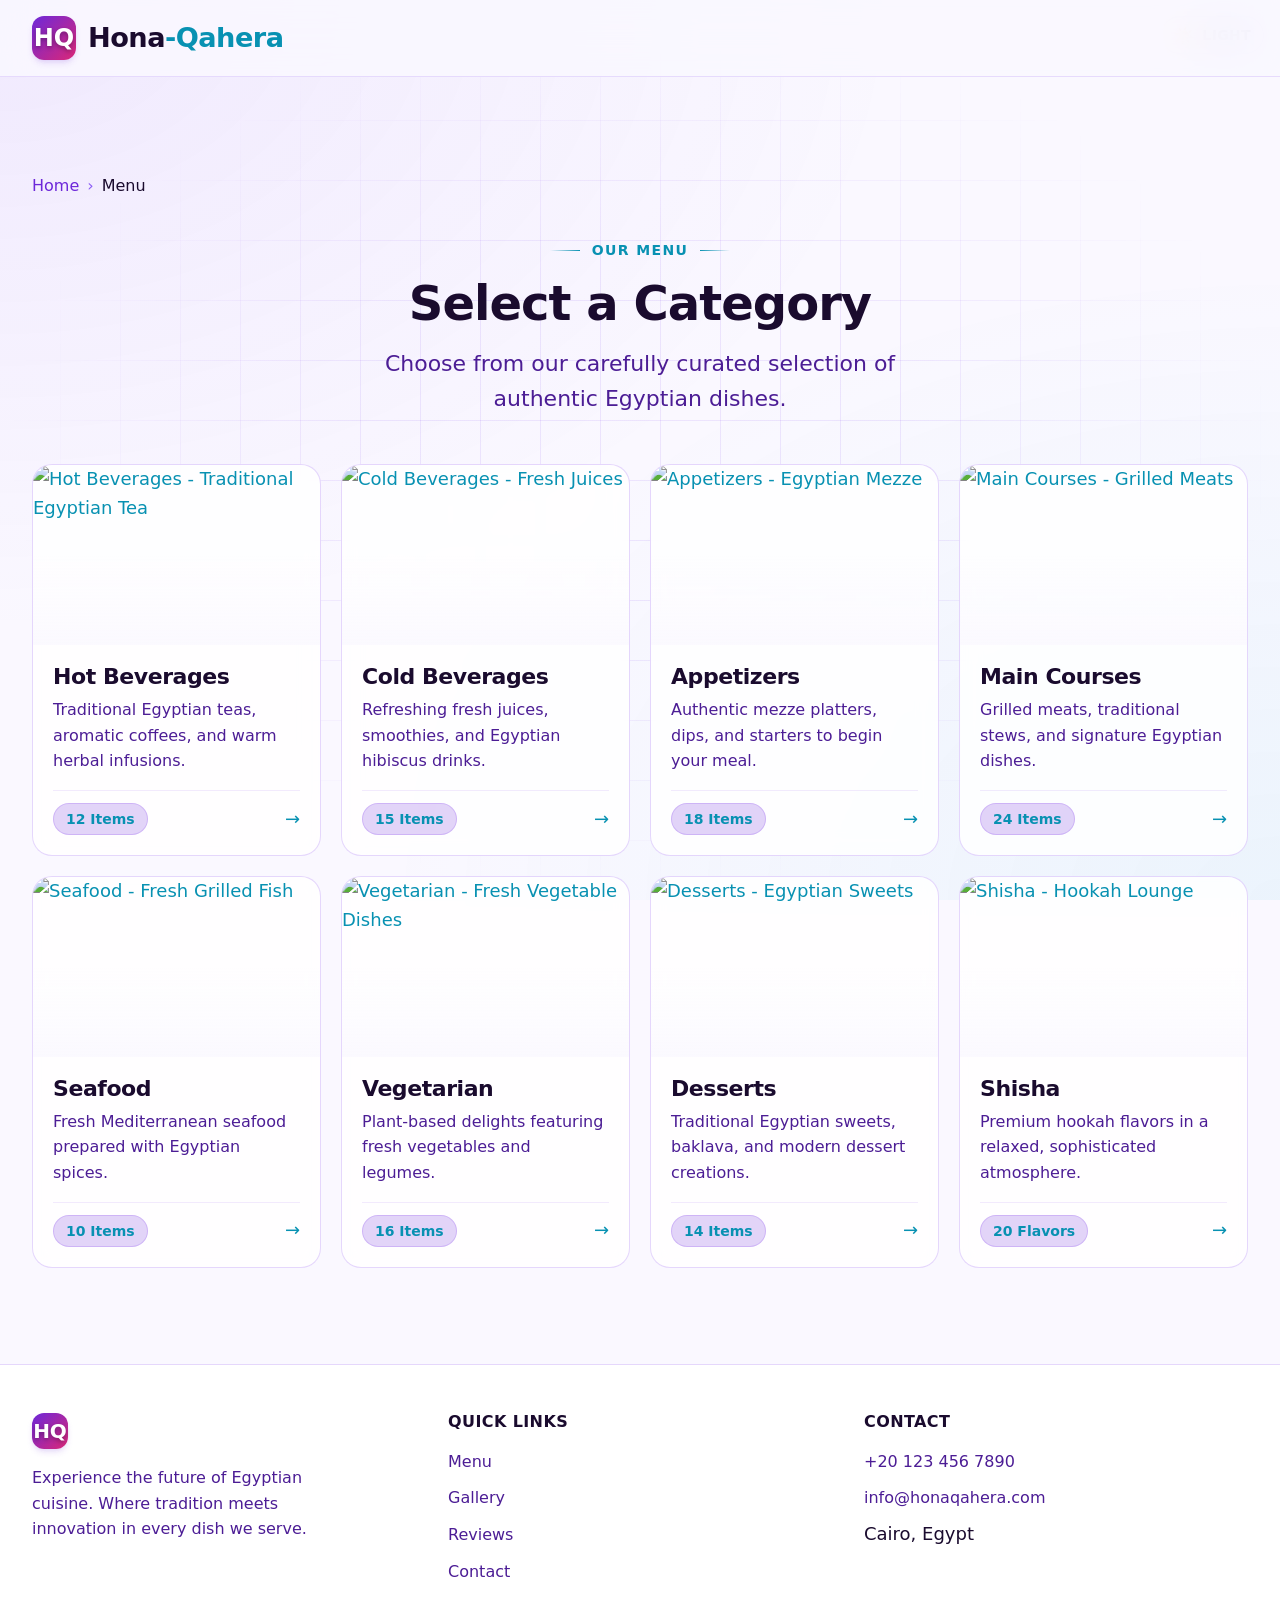
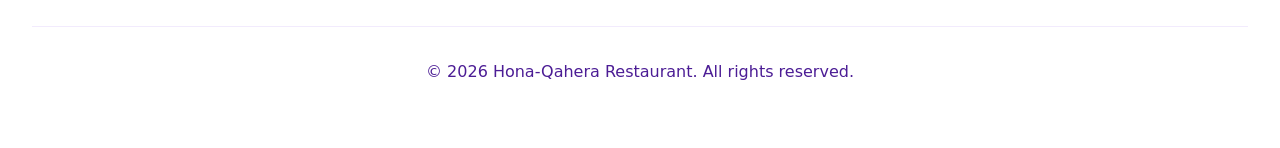
==== commit c9c2c470: "Redesign Hona-Qahera with dual-mode light/dark theme, futuristic branding, and real images - Complet" ====
--- a/here-its-cairo-html/categories.html
+++ b/here-its-cairo-html/categories.html
@@ -3,19 +3,24 @@
 <head>
     <meta charset="UTF-8">
     <meta name="viewport" content="width=device-width, initial-scale=1.0">
-    <title>Menu Categories | Hona-Cairo Restaurant</title>
+    <title>Menu Categories | Hona-Qahera Restaurant</title>
     <link rel="stylesheet" href="css/styles.css">
-    <meta name="description" content="Explore our menu categories at Hona-Cairo Restaurant.">
-    <meta name="theme-color" content="#0a0f1a">
-    <meta name="color-scheme" content="dark">
+    <meta name="description" content="Explore our menu categories at Hona-Qahera Restaurant.">
+    <meta name="theme-color" content="#0f0a1a">
+    <meta name="color-scheme" content="dark light">
 </head>
 <body>
+    <!-- Theme Toggle Button -->
+    <button class="theme-toggle" id="themeToggle" aria-label="Toggle theme">
+        <span class="theme-toggle-icon" id="themeIcon">🌙</span>
+        <span class="theme-toggle-text" id="themeText">Dark</span>
+    </button>
 
     <!-- Sticky Header -->
     <header class="site-header">
         <a href="index.html" class="logo-container">
-            <div class="logo-icon">H</div>
-            <span class="logo-text">Hona-Cairo</span>
+            <div class="logo-icon">HQ</div>
+            <span class="logo-text">Hona<span>-Qahera</span></span>
         </a>
     </header>
 
@@ -41,7 +46,8 @@
                 <!-- Hot Beverages -->
                 <a href="subcategories.html" class="card">
                     <div class="card-image">
-                        <img src="https://images.unsplash.com/photo-1511920170033-f8396924c348?auto=format&fit=crop&w=600&q=80" alt="Hot Beverages">
+                        <img src="https://images.unsplash.com/photo-1544787219-7f47ccb76574?auto=format&fit=crop&w=600&q=80" alt="Hot Beverages - Traditional Egyptian Tea">
+                        <div class="card-image-overlay"></div>
                     </div>
                     <div class="card-content">
                         <h3 class="card-title">Hot Beverages</h3>
@@ -53,29 +59,15 @@
                     </div>
                 </a>
 
-                <!-- Cold Refreshments -->
-                <a href="subcategories.html" class="card">
-                    <div class="card-image">
-                        <img src="https://images.unsplash.com/photo-1497935586351-b67a49e012bf?auto=format&fit=crop&w=600&q=80" alt="Cold Refreshments">
-                    </div>
-                    <div class="card-content">
-                        <h3 class="card-title">Cold Refreshments</h3>
-                        <p class="card-description">Fresh juices, iced beverages, and signature cooling drinks.</p>
-                        <div class="card-meta">
-                            <span class="card-tag">8 Items</span>
-                            <span class="text-brand">→</span>
-                        </div>
-                    </div>
-                </a>
-
-                <!-- Authentic Desserts -->
-                <a href="subcategories.html" class="card">
-                    <div class="card-image">
-                        <img src="https://images.unsplash.com/photo-1551024601-bec78aea704b?auto=format&fit=crop&w=600&q=80" alt="Authentic Desserts">
-                    </div>
-                    <div class="card-content">
-                        <h3 class="card-title">Authentic Desserts</h3>
-                        <p class="card-description">Sweet delights inspired by centuries-old Egyptian recipes.</p>
+                <!-- Cold Beverages -->
+                <a href="subcategories.html" class="card">
+                    <div class="card-image">
+                        <img src="https://images.unsplash.com/photo-1513558161293-cdaf765ed2fd?auto=format&fit=crop&w=600&q=80" alt="Cold Beverages - Fresh Juices">
+                        <div class="card-image-overlay"></div>
+                    </div>
+                    <div class="card-content">
+                        <h3 class="card-title">Cold Beverages</h3>
+                        <p class="card-description">Refreshing fresh juices, smoothies, and Egyptian hibiscus drinks.</p>
                         <div class="card-meta">
                             <span class="card-tag">15 Items</span>
                             <span class="text-brand">→</span>
@@ -83,14 +75,47 @@
                     </div>
                 </a>
 
-                <!-- Fresh Pastries -->
-                <a href="subcategories.html" class="card">
-                    <div class="card-image">
-                        <img src="https://images.unsplash.com/photo-1509440159596-0249088772ff?auto=format&fit=crop&w=600&q=80" alt="Fresh Pastries">
-                    </div>
-                    <div class="card-content">
-                        <h3 class="card-title">Fresh Pastries</h3>
-                        <p class="card-description">Oven-fresh baked goods, perfect companions to your drink.</p>
+                <!-- Appetizers -->
+                <a href="subcategories.html" class="card">
+                    <div class="card-image">
+                        <img src="https://images.unsplash.com/photo-1604908176997-125f25cc6f3d?auto=format&fit=crop&w=600&q=80" alt="Appetizers - Egyptian Mezze">
+                        <div class="card-image-overlay"></div>
+                    </div>
+                    <div class="card-content">
+                        <h3 class="card-title">Appetizers</h3>
+                        <p class="card-description">Authentic mezze platters, dips, and starters to begin your meal.</p>
+                        <div class="card-meta">
+                            <span class="card-tag">18 Items</span>
+                            <span class="text-brand">→</span>
+                        </div>
+                    </div>
+                </a>
+
+                <!-- Main Courses -->
+                <a href="subcategories.html" class="card">
+                    <div class="card-image">
+                        <img src="https://images.unsplash.com/photo-1541518763669-27fef04b14ea?auto=format&fit=crop&w=600&q=80" alt="Main Courses - Grilled Meats">
+                        <div class="card-image-overlay"></div>
+                    </div>
+                    <div class="card-content">
+                        <h3 class="card-title">Main Courses</h3>
+                        <p class="card-description">Grilled meats, traditional stews, and signature Egyptian dishes.</p>
+                        <div class="card-meta">
+                            <span class="card-tag">24 Items</span>
+                            <span class="text-brand">→</span>
+                        </div>
+                    </div>
+                </a>
+
+                <!-- Seafood -->
+                <a href="subcategories.html" class="card">
+                    <div class="card-image">
+                        <img src="https://images.unsplash.com/photo-1579631542720-3a87824fff86?auto=format&fit=crop&w=600&q=80" alt="Seafood - Fresh Grilled Fish">
+                        <div class="card-image-overlay"></div>
+                    </div>
+                    <div class="card-content">
+                        <h3 class="card-title">Seafood</h3>
+                        <p class="card-description">Fresh Mediterranean seafood prepared with Egyptian spices.</p>
                         <div class="card-meta">
                             <span class="card-tag">10 Items</span>
                             <span class="text-brand">→</span>
@@ -98,29 +123,31 @@
                     </div>
                 </a>
 
-                <!-- Main Dishes -->
-                <a href="subcategories.html" class="card">
-                    <div class="card-image">
-                        <img src="https://images.unsplash.com/photo-1563379926898-05f4575a45d8?auto=format&fit=crop&w=600&q=80" alt="Main Dishes">
-                    </div>
-                    <div class="card-content">
-                        <h3 class="card-title">Main Dishes</h3>
-                        <p class="card-description">Hearty Egyptian classics from koshary to tagines.</p>
-                        <div class="card-meta">
-                            <span class="card-tag">18 Items</span>
-                            <span class="text-brand">→</span>
-                        </div>
-                    </div>
-                </a>
-
-                <!-- Appetizers -->
-                <a href="subcategories.html" class="card">
-                    <div class="card-image">
-                        <img src="https://images.unsplash.com/photo-1600336153113-d62c9596daaa?auto=format&fit=crop&w=600&q=80" alt="Appetizers">
-                    </div>
-                    <div class="card-content">
-                        <h3 class="card-title">Appetizers</h3>
-                        <p class="card-description">Start your meal with our selection of mezze and starters.</p>
+                <!-- Vegetarian -->
+                <a href="subcategories.html" class="card">
+                    <div class="card-image">
+                        <img src="https://images.unsplash.com/photo-1512621776951-a57141f2eefd?auto=format&fit=crop&w=600&q=80" alt="Vegetarian - Fresh Vegetable Dishes">
+                        <div class="card-image-overlay"></div>
+                    </div>
+                    <div class="card-content">
+                        <h3 class="card-title">Vegetarian</h3>
+                        <p class="card-description">Plant-based delights featuring fresh vegetables and legumes.</p>
+                        <div class="card-meta">
+                            <span class="card-tag">16 Items</span>
+                            <span class="text-brand">→</span>
+                        </div>
+                    </div>
+                </a>
+
+                <!-- Desserts -->
+                <a href="subcategories.html" class="card">
+                    <div class="card-image">
+                        <img src="https://images.unsplash.com/photo-1571877227200-a0d98ea607e9?auto=format&fit=crop&w=600&q=80" alt="Desserts - Egyptian Sweets">
+                        <div class="card-image-overlay"></div>
+                    </div>
+                    <div class="card-content">
+                        <h3 class="card-title">Desserts</h3>
+                        <p class="card-description">Traditional Egyptian sweets, baklava, and modern dessert creations.</p>
                         <div class="card-meta">
                             <span class="card-tag">14 Items</span>
                             <span class="text-brand">→</span>
@@ -128,31 +155,17 @@
                     </div>
                 </a>
 
-                <!-- Soups & Salads -->
-                <a href="subcategories.html" class="card">
-                    <div class="card-image">
-                        <img src="https://images.unsplash.com/photo-1547592166-23ac45744acd?auto=format&fit=crop&w=600&q=80" alt="Soups & Salads">
-                    </div>
-                    <div class="card-content">
-                        <h3 class="card-title">Soups & Salads</h3>
-                        <p class="card-description">Fresh, healthy options with Egyptian-inspired flavors.</p>
-                        <div class="card-meta">
-                            <span class="card-tag">9 Items</span>
-                            <span class="text-brand">→</span>
-                        </div>
-                    </div>
-                </a>
-
-                <!-- Specials -->
-                <a href="subcategories.html" class="card">
-                    <div class="card-image">
-                        <img src="https://images.unsplash.com/photo-1414235077428-338989a2e8c0?auto=format&fit=crop&w=600&q=80" alt="Chef's Specials">
-                    </div>
-                    <div class="card-content">
-                        <h3 class="card-title">Chef's Specials</h3>
-                        <p class="card-description">Signature dishes crafted by our master chefs.</p>
-                        <div class="card-meta">
-                            <span class="card-tag">6 Items</span>
+                <!-- Shisha -->
+                <a href="subcategories.html" class="card">
+                    <div class="card-image">
+                        <img src="https://images.unsplash.com/photo-1598556776374-0a373878255c?auto=format&fit=crop&w=600&q=80" alt="Shisha - Hookah Lounge">
+                        <div class="card-image-overlay"></div>
+                    </div>
+                    <div class="card-content">
+                        <h3 class="card-title">Shisha</h3>
+                        <p class="card-description">Premium hookah flavors in a relaxed, sophisticated atmosphere.</p>
+                        <div class="card-meta">
+                            <span class="card-tag">20 Flavors</span>
                             <span class="text-brand">→</span>
                         </div>
                     </div>
@@ -162,26 +175,22 @@
     </main>
 
     <!-- Mobile Bottom Navigation -->
-    <nav class="mobile-bottom-nav">
+    <nav class="mobile-nav">
         <a href="index.html" class="mobile-nav-item">
             <span class="mobile-nav-icon">🏠</span>
-            <span class="mobile-nav-label">Home</span>
+            <span>Home</span>
         </a>
         <a href="categories.html" class="mobile-nav-item active">
             <span class="mobile-nav-icon">🍽️</span>
-            <span class="mobile-nav-label">Menu</span>
+            <span>Menu</span>
         </a>
         <a href="gallery.html" class="mobile-nav-item">
             <span class="mobile-nav-icon">📸</span>
-            <span class="mobile-nav-label">Gallery</span>
-        </a>
-        <a href="rate-us.html" class="mobile-nav-item">
-            <span class="mobile-nav-icon">⭐</span>
-            <span class="mobile-nav-label">Reviews</span>
+            <span>Gallery</span>
         </a>
         <a href="contact-us.html" class="mobile-nav-item">
-            <span class="mobile-nav-icon">📍</span>
-            <span class="mobile-nav-label">Contact</span>
+            <span class="mobile-nav-icon">📞</span>
+            <span>Contact</span>
         </a>
     </nav>
 
@@ -189,23 +198,68 @@
     <footer class="site-footer">
         <div class="footer-content">
             <div class="footer-brand">
-                <a href="index.html" class="logo-container">
-                    <div class="logo-icon">H</div>
-                    <span class="logo-text">Hona-Cairo</span>
-                </a>
-                <p class="footer-description">Authentic Egyptian cuisine in an atmosphere of timeless elegance.</p>
+                <div class="logo-icon">HQ</div>
+                <p>Experience the future of Egyptian cuisine. Where tradition meets innovation in every dish we serve.</p>
             </div>
             <div class="footer-links">
-                <a href="categories.html">Menu</a>
-                <a href="gallery.html">Gallery</a>
-                <a href="rate-us.html">Reviews</a>
-                <a href="contact-us.html">Contact</a>
+                <h4>Quick Links</h4>
+                <ul>
+                    <li><a href="categories.html">Menu</a></li>
+                    <li><a href="gallery.html">Gallery</a></li>
+                    <li><a href="rate-us.html">Reviews</a></li>
+                    <li><a href="contact-us.html">Contact</a></li>
+                </ul>
+            </div>
+            <div class="footer-links">
+                <h4>Contact</h4>
+                <ul>
+                    <li><a href="tel:+201234567890">+20 123 456 7890</a></li>
+                    <li><a href="mailto:info@honaqahera.com">info@honaqahera.com</a></li>
+                    <li>Cairo, Egypt</li>
+                </ul>
             </div>
         </div>
         <div class="footer-bottom">
-            <p>&copy; 2024 Hona-Cairo Restaurant. All rights reserved.</p>
+            <p>&copy; 2026 Hona-Qahera Restaurant. All rights reserved.</p>
         </div>
     </footer>
 
+    <!-- Theme Toggle JavaScript -->
+    <script>
+        const themeToggle = document.getElementById('themeToggle');
+        const themeIcon = document.getElementById('themeIcon');
+        const themeText = document.getElementById('themeText');
+        const html = document.documentElement;
+
+        const currentTheme = localStorage.getItem('theme') || 'dark';
+        html.setAttribute('data-theme', currentTheme);
+        updateThemeUI(currentTheme);
+
+        themeToggle.addEventListener('click', () => {
+            const currentTheme = html.getAttribute('data-theme');
+            const newTheme = currentTheme === 'dark' ? 'light' : 'dark';
+            
+            html.setAttribute('data-theme', newTheme);
+            localStorage.setItem('theme', newTheme);
+            updateThemeUI(newTheme);
+        });
+
+        function updateThemeUI(theme) {
+            if (theme === 'dark') {
+                themeIcon.textContent = '🌙';
+                themeText.textContent = 'Dark';
+            } else {
+                themeIcon.textContent = '☀️';
+                themeText.textContent = 'Light';
+            }
+        }
+
+        if (!localStorage.getItem('theme')) {
+            const prefersDark = window.matchMedia('(prefers-color-scheme: dark)').matches;
+            const theme = prefersDark ? 'dark' : 'light';
+            html.setAttribute('data-theme', theme);
+            updateThemeUI(theme);
+        }
+    </script>
 </body>
 </html>
--- a/here-its-cairo-html/css/styles.css
+++ b/here-its-cairo-html/css/styles.css
@@ -1,65 +1,137 @@
 /* 
   ╔══════════════════════════════════════════════════════════════════════════════╗
-  ║  HONA-CAIRO RESTAURANT — Multi-Tenancy Ready Design System                  ║
-  ║  Sophisticated Futuristic Theme with Glassmorphism & Neumorphism            ║
-  ║  Version: 2.0 | Architecture: CSS Custom Properties for Easy Rebranding    ║
+  ║  HONA-QAHERA RESTAURANT — Futuristic Dual-Theme Design System                ║
+  ║  Light/Dark Mode with Brand-Forward Futuristic Aesthetics                    ║
+  ║  Version: 3.0 | Architecture: CSS Custom Properties + Data Attributes        ║
   ╚══════════════════════════════════════════════════════════════════════════════╝
 */
 
 /* ═════════════════════════════════════════════════════════════════════════════
-   THEME CONFIGURATION — Multi-Tenancy Brand Variables
-   Modify these values to instantly rebrand for any restaurant
+   THEME VARIABLES — Light & Dark Mode Definitions
+   ═════════════════════════════════════════════════════════════════════════════ */
+
+/* ────────────────────────────────────────────────────────────────────────────
+   DARK MODE (Default) — Hona-Qahera Brand
+   ──────────────────────────────────────────────────────────────────────────── */
+
+:root, [data-theme="dark"] {
+  /* Brand Colors — Hona-Qahera Identity */
+  --brand-primary: #7c3aed;
+  --brand-primary-light: #8b5cf6;
+  --brand-primary-dark: #5b21b6;
+  --brand-accent: #06b6d4;
+  --brand-accent-light: #22d3ee;
+  --brand-accent-dark: #0891b2;
+  --brand-secondary: #ec4899;
+  --brand-secondary-light: #f472b6;
+  
+  /* Glow Effects */
+  --brand-primary-glow: rgba(124, 58, 237, 0.4);
+  --brand-accent-glow: rgba(6, 182, 212, 0.4);
+  --brand-secondary-glow: rgba(236, 72, 153, 0.4);
+  
+  /* Background Colors */
+  --bg-body: #0f0a1a;
+  --bg-body-gradient: radial-gradient(ellipse at 0% 0%, rgba(124, 58, 237, 0.15) 0%, transparent 50%),
+                      radial-gradient(ellipse at 100% 100%, rgba(6, 182, 212, 0.1) 0%, transparent 50%);
+  --bg-surface: rgba(15, 10, 26, 0.8);
+  --bg-surface-elevated: rgba(30, 25, 45, 0.9);
+  --bg-surface-hover: rgba(45, 40, 65, 0.95);
+  --bg-card: rgba(25, 20, 40, 0.7);
+  --bg-glass: rgba(15, 10, 26, 0.7);
+  --bg-glass-light: rgba(30, 25, 45, 0.5);
+  
+  /* Text Colors */
+  --text-primary: #faf5ff;
+  --text-secondary: #c4b5fd;
+  --text-tertiary: #a78bfa;
+  --text-muted: #7c3aed;
+  --text-inverse: #0f0a1a;
+  
+  /* Border & Divider Colors */
+  --border-subtle: rgba(124, 58, 237, 0.15);
+  --border-default: rgba(124, 58, 237, 0.25);
+  --border-accent: rgba(6, 182, 212, 0.4);
+  --border-accent-strong: rgba(6, 182, 212, 0.6);
+  
+  /* Shadow System */
+  --shadow-sm: 0 1px 2px 0 rgba(0, 0, 0, 0.4);
+  --shadow-md: 0 4px 6px -1px rgba(0, 0, 0, 0.5), 0 2px 4px -2px rgba(0, 0, 0, 0.4);
+  --shadow-lg: 0 10px 15px -3px rgba(0, 0, 0, 0.6), 0 4px 6px -4px rgba(0, 0, 0, 0.5);
+  --shadow-xl: 0 20px 25px -5px rgba(0, 0, 0, 0.7), 0 8px 10px -6px rgba(0, 0, 0, 0.5);
+  --shadow-glow: 0 0 40px var(--brand-accent-glow);
+  --shadow-glow-primary: 0 0 60px var(--brand-primary-glow);
+  
+  /* Glass Effects */
+  --glass-bg: rgba(15, 10, 26, 0.8);
+  --glass-border: rgba(124, 58, 237, 0.2);
+  --glass-blur: blur(20px) saturate(180%);
+}
+
+/* ────────────────────────────────────────────────────────────────────────────
+   LIGHT MODE — Hona-Qahera Brand
+   ──────────────────────────────────────────────────────────────────────────── */
+
+[data-theme="light"] {
+  /* Brand Colors */
+  --brand-primary: #6d28d9;
+  --brand-primary-light: #7c3aed;
+  --brand-primary-dark: #5b21b6;
+  --brand-accent: #0891b2;
+  --brand-accent-light: #06b6d4;
+  --brand-accent-dark: #0e7490;
+  --brand-secondary: #db2777;
+  --brand-secondary-light: #ec4899;
+  
+  /* Glow Effects (Subtler in light) */
+  --brand-primary-glow: rgba(109, 40, 217, 0.2);
+  --brand-accent-glow: rgba(8, 145, 178, 0.25);
+  --brand-secondary-glow: rgba(219, 39, 119, 0.2);
+  
+  /* Background Colors */
+  --bg-body: #faf8ff;
+  --bg-body-gradient: radial-gradient(ellipse at 0% 0%, rgba(124, 58, 237, 0.08) 0%, transparent 50%),
+                      radial-gradient(ellipse at 100% 100%, rgba(6, 182, 212, 0.06) 0%, transparent 50%);
+  --bg-surface: rgba(255, 255, 255, 0.9);
+  --bg-surface-elevated: rgba(255, 255, 255, 0.95);
+  --bg-surface-hover: rgba(250, 248, 255, 1);
+  --bg-card: rgba(255, 255, 255, 0.85);
+  --bg-glass: rgba(250, 248, 255, 0.85);
+  --bg-glass-light: rgba(255, 255, 255, 0.7);
+  
+  /* Text Colors */
+  --text-primary: #1a0b2e;
+  --text-secondary: #4c1d95;
+  --text-tertiary: #6d28d9;
+  --text-muted: #8b5cf6;
+  --text-inverse: #faf5ff;
+  
+  /* Border & Divider Colors */
+  --border-subtle: rgba(124, 58, 237, 0.1);
+  --border-default: rgba(124, 58, 237, 0.2);
+  --border-accent: rgba(6, 182, 212, 0.3);
+  --border-accent-strong: rgba(6, 182, 212, 0.5);
+  
+  /* Shadow System (Lighter for light mode) */
+  --shadow-sm: 0 1px 2px 0 rgba(109, 40, 217, 0.1);
+  --shadow-md: 0 4px 6px -1px rgba(109, 40, 217, 0.15), 0 2px 4px -2px rgba(109, 40, 217, 0.1);
+  --shadow-lg: 0 10px 15px -3px rgba(109, 40, 217, 0.2), 0 4px 6px -4px rgba(109, 40, 217, 0.15);
+  --shadow-xl: 0 20px 25px -5px rgba(109, 40, 217, 0.25), 0 8px 10px -6px rgba(109, 40, 217, 0.15);
+  --shadow-glow: 0 0 30px var(--brand-accent-glow);
+  --shadow-glow-primary: 0 0 40px var(--brand-primary-glow);
+  
+  /* Glass Effects */
+  --glass-bg: rgba(250, 248, 255, 0.85);
+  --glass-border: rgba(124, 58, 237, 0.15);
+  --glass-blur: blur(20px) saturate(180%);
+}
+
+/* ═════════════════════════════════════════════════════════════════════════════
+   SHARED VARIABLES — Typography, Spacing, Animation (Theme Independent)
    ═════════════════════════════════════════════════════════════════════════════ */
 
 :root {
-  /* ───────────────────────────────────────────────────────────────────────────
-     BRAND IDENTITY — Primary Colors (Change these for new restaurants)
-     ─────────────────────────────────────────────────────────────────────────── */
-  
-  /* Brand Primary: Deep, sophisticated base color */
-  --brand-primary: #0f172a;
-  --brand-primary-light: #1e293b;
-  --brand-primary-dark: #020617;
-  
-  /* Brand Accent: Signature highlight color (Gold for Hona-Cairo) */
-  --brand-accent: #f59e0b;
-  --brand-accent-light: #fbbf24;
-  --brand-accent-dark: #d97706;
-  --brand-accent-glow: rgba(245, 158, 11, 0.4);
-  
-  /* Brand Secondary: Complementary accent (Amber/Egyptian sand tones) */
-  --brand-secondary: #92400e;
-  --brand-secondary-light: #b45309;
-  
-  /* ───────────────────────────────────────────────────────────────────────────
-     SEMANTIC COLORS — Application-wide color usage
-     Maps brand colors to functional color names
-     ─────────────────────────────────────────────────────────────────────────── */
-  
-  /* Background Colors */
-  --bg-body: #0a0f1a;
-  --bg-surface: #111827;
-  --bg-surface-elevated: #1a2234;
-  --bg-surface-hover: #232d42;
-  --bg-glass: rgba(15, 23, 42, 0.7);
-  --bg-glass-light: rgba(30, 41, 59, 0.5);
-  
-  /* Text Colors */
-  --text-primary: #f8fafc;
-  --text-secondary: #94a3b8;
-  --text-tertiary: #64748b;
-  --text-muted: #475569;
-  --text-inverse: #0f172a;
-  
-  /* Border & Divider Colors */
-  --border-subtle: rgba(148, 163, 184, 0.1);
-  --border-default: rgba(148, 163, 184, 0.15);
-  --border-accent: rgba(245, 158, 11, 0.3);
-  --border-accent-strong: rgba(245, 158, 11, 0.5);
-  
-  /* ───────────────────────────────────────────────────────────────────────────
-     TYPOGRAPHY — Font families and scale
-     ─────────────────────────────────────────────────────────────────────────── */
+  /* Typography */
   --font-display: 'Plus Jakarta Sans', system-ui, sans-serif;
   --font-body: 'Inter', system-ui, sans-serif;
   --font-accent: 'Space Grotesk', system-ui, sans-serif;
@@ -88,9 +160,7 @@
   --tracking-wider: 0.05em;
   --tracking-widest: 0.1em;
   
-  /* ───────────────────────────────────────────────────────────────────────────
-     SPACING — Consistent spacing scale
-     ─────────────────────────────────────────────────────────────────────────── */
+  /* Spacing */
   --space-1: 0.25rem;
   --space-2: 0.5rem;
   --space-3: 0.75rem;
@@ -104,38 +174,13 @@
   --space-20: 5rem;
   --space-24: 6rem;
   
-  /* ───────────────────────────────────────────────────────────────────────────
-     LAYOUT — Container and grid settings
-     ─────────────────────────────────────────────────────────────────────────── */
+  /* Layout */
   --container-max: 1400px;
   --container-narrow: 900px;
   --container-padding: clamp(1rem, 5vw, 2rem);
   --section-padding-y: clamp(3rem, 8vw, 6rem);
   
-  /* ───────────────────────────────────────────────────────────────────────────
-     EFFECTS — Shadows, glows, and visual effects
-     ─────────────────────────────────────────────────────────────────────────── */
-  
-  /* Shadows */
-  --shadow-sm: 0 1px 2px 0 rgba(0, 0, 0, 0.3);
-  --shadow-md: 0 4px 6px -1px rgba(0, 0, 0, 0.4), 0 2px 4px -2px rgba(0, 0, 0, 0.3);
-  --shadow-lg: 0 10px 15px -3px rgba(0, 0, 0, 0.5), 0 4px 6px -4px rgba(0, 0, 0, 0.4);
-  --shadow-xl: 0 20px 25px -5px rgba(0, 0, 0, 0.6), 0 8px 10px -6px rgba(0, 0, 0, 0.4);
-  --shadow-glow: 0 0 40px var(--brand-accent-glow);
-  --shadow-glow-sm: 0 0 20px var(--brand-accent-glow);
-  
-  /* Glass Effects */
-  --glass-bg: rgba(15, 23, 42, 0.75);
-  --glass-border: rgba(255, 255, 255, 0.08);
-  --glass-blur: blur(20px) saturate(180%);
-  
-  /* Neumorphism (Subtle depth) */
-  --neu-light: rgba(255, 255, 255, 0.05);
-  --neu-shadow: rgba(0, 0, 0, 0.5);
-  
-  /* ───────────────────────────────────────────────────────────────────────────
-     ANIMATION — Timing and easing functions
-     ─────────────────────────────────────────────────────────────────────────── */
+  /* Animation */
   --duration-instant: 100ms;
   --duration-fast: 200ms;
   --duration-normal: 300ms;
@@ -149,9 +194,7 @@
   --ease-spring: cubic-bezier(0.34, 1.56, 0.64, 1);
   --ease-bounce: cubic-bezier(0.68, -0.55, 0.265, 1.55);
   
-  /* ───────────────────────────────────────────────────────────────────────────
-     Z-INDEX SCALE — Layer management
-     ─────────────────────────────────────────────────────────────────────────── */
+  /* Z-Index */
   --z-base: 0;
   --z-dropdown: 100;
   --z-sticky: 500;
@@ -164,6 +207,7 @@
 /* ═════════════════════════════════════════════════════════════════════════════
    IMPORTS — Modern font families
    ═════════════════════════════════════════════════════════════════════════════ */
+
 @import url('https://fonts.googleapis.com/css2?family=Inter:wght@300;400;500;600;700;800&family=Plus+Jakarta+Sans:wght@400;500;600;700;800&family=Space+Grotesk:wght@400;500;600;700&display=swap');
 
 /* ═════════════════════════════════════════════════════════════════════════════
@@ -194,35 +238,39 @@
   display: flex;
   flex-direction: column;
   overflow-x: hidden;
-  padding-bottom: 80px; /* Space for mobile bottom nav */
-}
-
-/* Dynamic Background Layers */
+  padding-bottom: 80px;
+  transition: background-color var(--duration-normal) var(--ease-out),
+              color var(--duration-normal) var(--ease-out);
+}
+
+/* Dynamic Background */
 body::before {
   content: '';
   position: fixed;
   inset: 0;
-  background: 
-    radial-gradient(ellipse 80% 50% at 20% -10%, rgba(245, 158, 11, 0.08) 0%, transparent 50%),
-    radial-gradient(ellipse 60% 40% at 80% 100%, rgba(146, 64, 14, 0.1) 0%, transparent 50%),
-    radial-gradient(ellipse 100% 100% at 50% 0%, rgba(15, 23, 42, 0.8) 0%, transparent 70%);
+  background: var(--bg-body-gradient);
   z-index: -2;
   pointer-events: none;
 }
 
-/* Animated Mesh Gradient Overlay */
+/* Animated Grid Overlay */
 body::after {
   content: '';
   position: fixed;
   inset: 0;
   background-image: 
-    linear-gradient(rgba(245, 158, 11, 0.02) 1px, transparent 1px),
-    linear-gradient(90deg, rgba(245, 158, 11, 0.02) 1px, transparent 1px);
-  background-size: 80px 80px;
-  mask-image: radial-gradient(ellipse at center, black 40%, transparent 80%);
+    linear-gradient(var(--border-subtle) 1px, transparent 1px),
+    linear-gradient(90deg, var(--border-subtle) 1px, transparent 1px);
+  background-size: 60px 60px;
+  mask-image: radial-gradient(ellipse at center, black 30%, transparent 70%);
   z-index: -1;
   pointer-events: none;
-  animation: meshFloat 20s ease-in-out infinite;
+  animation: gridFloat 15s ease-in-out infinite;
+}
+
+@keyframes gridFloat {
+  0%, 100% { transform: translate(0, 0); }
+  50% { transform: translate(-10px, -10px); }
 }
 
 /* ═════════════════════════════════════════════════════════════════════════════
@@ -235,6 +283,7 @@
   line-height: var(--leading-tight);
   letter-spacing: var(--tracking-tight);
   color: var(--text-primary);
+  transition: color var(--duration-normal) var(--ease-out);
 }
 
 h1 { font-size: var(--text-4xl); }
@@ -247,6 +296,7 @@
 p {
   margin-bottom: var(--space-4);
   color: var(--text-secondary);
+  transition: color var(--duration-normal) var(--ease-out);
 }
 
 a {
@@ -262,8 +312,54 @@
 
 /* Text Selection */
 ::selection {
-  background: var(--brand-accent-glow);
+  background: var(--brand-primary-glow);
   color: var(--text-primary);
+}
+
+/* ═════════════════════════════════════════════════════════════════════════════
+   THEME TOGGLE BUTTON
+   ═════════════════════════════════════════════════════════════════════════════ */
+
+.theme-toggle {
+  position: fixed;
+  top: 1rem;
+  right: 1rem;
+  z-index: var(--z-header);
+  display: flex;
+  align-items: center;
+  gap: var(--space-2);
+  padding: var(--space-2) var(--space-3);
+  background: var(--glass-bg);
+  backdrop-filter: var(--glass-blur);
+  -webkit-backdrop-filter: var(--glass-blur);
+  border: 1px solid var(--glass-border);
+  border-radius: 50px;
+  cursor: pointer;
+  transition: all var(--duration-fast) var(--ease-out);
+}
+
+.theme-toggle:hover {
+  background: var(--bg-surface-elevated);
+  border-color: var(--border-accent);
+  box-shadow: var(--shadow-glow);
+}
+
+.theme-toggle-icon {
+  width: 20px;
+  height: 20px;
+  display: flex;
+  align-items: center;
+  justify-content: center;
+  font-size: 1rem;
+}
+
+.theme-toggle-text {
+  font-family: var(--font-accent);
+  font-size: var(--text-xs);
+  font-weight: 600;
+  color: var(--text-primary);
+  letter-spacing: var(--tracking-wide);
+  text-transform: uppercase;
 }
 
 /* ═════════════════════════════════════════════════════════════════════════════
@@ -320,119 +416,76 @@
   .lg\:grid-cols-5 { grid-template-columns: repeat(5, 1fr); }
 }
 
-/* Flexbox Utilities */
-.flex { display: flex; }
-.flex-col { flex-direction: column; }
-.items-center { align-items: center; }
-.justify-center { justify-content: center; }
-.justify-between { justify-content: space-between; }
-.gap-2 { gap: var(--space-2); }
-.gap-4 { gap: var(--space-4); }
-.gap-6 { gap: var(--space-6); }
-
-/* ═════════════════════════════════════════════════════════════════════════════
-   HEADER — Sophisticated Sticky Navigation
+/* ═════════════════════════════════════════════════════════════════════════════
+   HEADER — Logo & Navigation
    ═════════════════════════════════════════════════════════════════════════════ */
 
 .site-header {
   position: sticky;
   top: 0;
   z-index: var(--z-header);
+  padding: var(--space-4) var(--container-padding);
   background: var(--glass-bg);
   backdrop-filter: var(--glass-blur);
   -webkit-backdrop-filter: var(--glass-blur);
   border-bottom: 1px solid var(--glass-border);
-  padding: var(--space-4) var(--container-padding);
   transition: all var(--duration-normal) var(--ease-out);
 }
 
-.site-header.scrolled {
-  background: rgba(10, 15, 26, 0.95);
-  box-shadow: var(--shadow-lg);
-}
-
-/* Logo System */
 .logo-container {
   display: flex;
   align-items: center;
   gap: var(--space-3);
-  text-decoration: none;
+  width: fit-content;
 }
 
 .logo-icon {
-  width: 48px;
-  height: 48px;
-  background: linear-gradient(135deg, var(--brand-accent), var(--brand-secondary));
-  border-radius: 14px;
-  display: flex;
+  width: 44px;
+  height: 44px;
+  background: linear-gradient(135deg, var(--brand-primary) 0%, var(--brand-secondary) 100%);
+  border-radius: 12px;
+  display: flex;
+  align-items: center;
   justify-content: center;
-  align-items: center;
-  font-family: var(--font-accent);
+  font-family: var(--font-display);
+  font-size: 1.5rem;
   font-weight: 800;
-  font-size: 1.5rem;
-  color: var(--text-inverse);
-  box-shadow: 
-    0 4px 15px rgba(245, 158, 11, 0.3),
-    inset 0 1px 1px rgba(255, 255, 255, 0.3);
-  position: relative;
-  overflow: hidden;
+  color: white;
+  text-shadow: 0 2px 4px rgba(0, 0, 0, 0.3);
+  box-shadow: var(--shadow-md);
   transition: all var(--duration-normal) var(--ease-spring);
 }
 
-.logo-icon::before {
-  content: '';
-  position: absolute;
-  inset: 0;
-  background: linear-gradient(135deg, rgba(255,255,255,0.3), transparent 50%);
-  opacity: 0.6;
-}
-
 .logo-container:hover .logo-icon {
-  transform: rotate(-5deg) scale(1.08);
-  box-shadow: 
-    0 6px 25px rgba(245, 158, 11, 0.5),
-    inset 0 1px 1px rgba(255, 255, 255, 0.4);
+  transform: rotate(-5deg) scale(1.05);
+  box-shadow: var(--shadow-glow-primary);
 }
 
 .logo-text {
   font-family: var(--font-display);
-  font-size: var(--text-lg);
+  font-size: var(--text-xl);
   font-weight: 700;
   color: var(--text-primary);
-  letter-spacing: var(--tracking-wide);
-  position: relative;
-}
-
-.logo-text::after {
-  content: '';
-  position: absolute;
-  bottom: -4px;
-  left: 0;
-  width: 0;
-  height: 2px;
-  background: linear-gradient(90deg, var(--brand-accent), transparent);
-  transition: width var(--duration-normal) var(--ease-out);
-}
-
-.logo-container:hover .logo-text::after {
-  width: 100%;
-}
-
-/* ═════════════════════════════════════════════════════════════════════════════
-   HERO SECTION — Cinematic Full-Screen Experience
+  letter-spacing: var(--tracking-tight);
+  transition: color var(--duration-normal) var(--ease-out);
+}
+
+.logo-text span {
+  color: var(--brand-accent);
+}
+
+/* ═════════════════════════════════════════════════════════════════════════════
+   HERO SECTION — Full Width with Video/Image
    ═════════════════════════════════════════════════════════════════════════════ */
 
 .hero {
   position: relative;
-  min-height: 100vh;
-  min-height: 100dvh;
-  display: flex;
-  flex-direction: column;
+  min-height: 70vh;
+  display: flex;
+  align-items: center;
   justify-content: center;
-  align-items: center;
-  text-align: center;
   overflow: hidden;
-  padding: var(--space-16) var(--container-padding);
+  padding: var(--space-12) var(--container-padding);
 }
 
 .hero-video {
@@ -441,7 +494,7 @@
   width: 100%;
   height: 100%;
   object-fit: cover;
-  z-index: -2;
+  z-index: 0;
 }
 
 .hero::before {
@@ -449,30 +502,30 @@
   position: absolute;
   inset: 0;
   background: linear-gradient(
-    180deg,
-    rgba(10, 15, 26, 0.85) 0%,
-    rgba(10, 15, 26, 0.6) 40%,
-    rgba(10, 15, 26, 0.85) 100%
+    to bottom,
+    var(--bg-body) 0%,
+    transparent 20%,
+    transparent 60%,
+    var(--bg-body) 100%
   );
-  z-index: -1;
+  z-index: 1;
+  pointer-events: none;
 }
 
 .hero::after {
   content: '';
   position: absolute;
-  bottom: 0;
-  left: 0;
-  right: 0;
-  height: 200px;
-  background: linear-gradient(to top, var(--bg-body), transparent);
-  z-index: -1;
+  inset: 0;
+  background: radial-gradient(ellipse at center, transparent 0%, var(--bg-body) 100%);
+  z-index: 1;
+  pointer-events: none;
 }
 
 .hero-content {
   position: relative;
-  z-index: 1;
+  z-index: 2;
   max-width: 800px;
-  animation: heroFadeIn 1s var(--ease-out) forwards;
+  text-align: center;
 }
 
 .hero-badge {
@@ -480,49 +533,35 @@
   align-items: center;
   gap: var(--space-2);
   padding: var(--space-2) var(--space-4);
-  background: var(--bg-glass);
+  background: var(--glass-bg);
+  backdrop-filter: var(--glass-blur);
   border: 1px solid var(--border-accent);
-  border-radius: 100px;
-  font-size: var(--text-sm);
-  font-weight: 500;
+  border-radius: 50px;
+  font-family: var(--font-accent);
+  font-size: var(--text-xs);
+  font-weight: 600;
   color: var(--brand-accent);
+  letter-spacing: var(--tracking-wider);
+  text-transform: uppercase;
   margin-bottom: var(--space-6);
-  backdrop-filter: blur(10px);
-}
-
-.hero-badge::before {
-  content: '';
-  width: 8px;
-  height: 8px;
-  background: var(--brand-accent);
-  border-radius: 50%;
-  animation: pulse 2s ease-in-out infinite;
+  animation: fadeInUp 0.8s var(--ease-out) backwards;
 }
 
 .hero h1 {
   font-size: var(--text-5xl);
-  font-weight: 800;
   margin-bottom: var(--space-6);
-  background: linear-gradient(
-    135deg,
-    var(--text-primary) 0%,
-    var(--brand-accent-light) 50%,
-    var(--brand-accent) 100%
-  );
+  background: linear-gradient(135deg, var(--text-primary) 0%, var(--brand-accent) 100%);
   -webkit-background-clip: text;
   -webkit-text-fill-color: transparent;
   background-clip: text;
-  line-height: 1.05;
-  letter-spacing: -0.03em;
+  animation: fadeInUp 0.8s var(--ease-out) 0.1s backwards;
 }
 
 .hero p {
   font-size: var(--text-lg);
-  color: var(--text-secondary);
   max-width: 600px;
   margin: 0 auto var(--space-8);
-  font-weight: 400;
-  line-height: var(--leading-relaxed);
+  animation: fadeInUp 0.8s var(--ease-out) 0.2s backwards;
 }
 
 .hero-cta {
@@ -530,91 +569,98 @@
   flex-wrap: wrap;
   gap: var(--space-4);
   justify-content: center;
-  animation: heroFadeIn 1s 0.3s var(--ease-out) backwards;
-}
-
-/* ═════════════════════════════════════════════════════════════════════════════
-   BUTTONS — Sophisticated Button System
-   ═════════════════════════════════════════════════════════════════════════════ */
-
-.btn {
+  animation: fadeInUp 0.8s var(--ease-out) 0.3s backwards;
+}
+
+/* ═════════════════════════════════════════════════════════════════════════════
+   SECTION HEADERS — Subtitles & Titles
+   ═════════════════════════════════════════════════════════════════════════════ */
+
+.section-header {
+  text-align: center;
+  margin-bottom: var(--space-12);
+}
+
+.section-subtitle {
   display: inline-flex;
   align-items: center;
-  justify-content: center;
+  gap: var(--space-3);
+  font-family: var(--font-accent);
+  font-size: var(--text-xs);
+  font-weight: 600;
+  color: var(--brand-accent);
+  letter-spacing: var(--tracking-widest);
+  text-transform: uppercase;
+  margin-bottom: var(--space-4);
+}
+
+.section-subtitle::before,
+.section-subtitle::after {
+  content: '';
+  width: 30px;
+  height: 1px;
+  background: linear-gradient(90deg, transparent, var(--brand-accent));
+}
+
+.section-subtitle::after {
+  background: linear-gradient(90deg, var(--brand-accent), transparent);
+}
+
+.section-title {
+  font-size: var(--text-3xl);
+  margin-bottom: var(--space-4);
+  position: relative;
+}
+
+.section-description {
+  font-size: var(--text-lg);
+  max-width: 600px;
+  margin: 0 auto;
+  color: var(--text-secondary);
+}
+
+/* ═════════════════════════════════════════════════════════════════════════════
+   BREADCRUMBS — Navigation Path
+   ═════════════════════════════════════════════════════════════════════════════ */
+
+.breadcrumbs {
+  display: flex;
+  align-items: center;
   gap: var(--space-2);
-  padding: var(--space-4) var(--space-8);
-  font-family: var(--font-display);
+  margin-bottom: var(--space-8);
   font-size: var(--text-sm);
-  font-weight: 600;
-  letter-spacing: var(--tracking-wider);
-  text-transform: uppercase;
-  border-radius: 100px;
-  border: none;
-  cursor: pointer;
-  transition: all var(--duration-normal) var(--ease-spring);
-  position: relative;
-  overflow: hidden;
-}
-
-.btn-primary {
-  background: linear-gradient(135deg, var(--brand-accent), var(--brand-secondary));
-  color: var(--text-inverse);
-  box-shadow: 
-    0 4px 20px rgba(245, 158, 11, 0.35),
-    inset 0 1px 1px rgba(255, 255, 255, 0.3);
-}
-
-.btn-primary::before {
-  content: '';
-  position: absolute;
-  inset: 0;
-  background: linear-gradient(90deg, transparent, rgba(255,255,255,0.4), transparent);
-  transform: translateX(-100%);
-  transition: transform 0.6s ease;
-}
-
-.btn-primary:hover {
-  transform: translateY(-3px);
-  box-shadow: 
-    0 8px 30px rgba(245, 158, 11, 0.5),
-    inset 0 1px 1px rgba(255, 255, 255, 0.4);
-}
-
-.btn-primary:hover::before {
-  transform: translateX(100%);
-}
-
-.btn-secondary {
-  background: transparent;
+}
+
+.breadcrumbs a {
+  color: var(--text-tertiary);
+}
+
+.breadcrumbs a:hover {
+  color: var(--brand-accent);
+}
+
+.breadcrumbs-separator {
+  color: var(--text-muted);
+}
+
+.breadcrumbs-current {
   color: var(--text-primary);
-  border: 1.5px solid var(--border-accent);
+  font-weight: 500;
+}
+
+/* ═════════════════════════════════════════════════════════════════════════════
+   CARDS — Content Containers
+   ═════════════════════════════════════════════════════════════════════════════ */
+
+.card {
+  display: flex;
+  flex-direction: column;
+  background: var(--bg-card);
   backdrop-filter: blur(10px);
-}
-
-.btn-secondary:hover {
-  background: var(--bg-glass);
-  border-color: var(--border-accent-strong);
-  box-shadow: var(--shadow-glow-sm);
-  transform: translateY(-2px);
-}
-
-.btn-lg {
-  padding: var(--space-5) var(--space-10);
-  font-size: var(--text-base);
-}
-
-/* ═════════════════════════════════════════════════════════════════════════════
-   CARDS — Glassmorphism Card System
-   ═════════════════════════════════════════════════════════════════════════════ */
-
-.card {
-  background: var(--bg-surface-elevated);
+  border: 1px solid var(--border-default);
   border-radius: 20px;
   overflow: hidden;
-  border: 1px solid var(--border-subtle);
   transition: all var(--duration-normal) var(--ease-out);
-  display: flex;
-  flex-direction: column;
   position: relative;
 }
 
@@ -624,19 +670,16 @@
   top: 0;
   left: 0;
   right: 0;
-  height: 1px;
-  background: linear-gradient(90deg, transparent, var(--brand-accent-glow), transparent);
+  height: 3px;
+  background: linear-gradient(90deg, var(--brand-primary), var(--brand-accent), var(--brand-secondary));
   opacity: 0;
-  transition: opacity var(--duration-normal);
+  transition: opacity var(--duration-normal) var(--ease-out);
 }
 
 .card:hover {
   transform: translateY(-8px);
-  background: var(--bg-surface-hover);
   border-color: var(--border-accent);
-  box-shadow: 
-    var(--shadow-xl),
-    0 0 40px rgba(245, 158, 11, 0.15);
+  box-shadow: var(--shadow-xl), var(--shadow-glow);
 }
 
 .card:hover::before {
@@ -657,111 +700,216 @@
 }
 
 .card:hover .card-image img {
-  transform: scale(1.08);
-}
-
-.card-image::after {
-  content: '';
+  transform: scale(1.1);
+}
+
+.card-image-overlay {
   position: absolute;
   inset: 0;
-  background: linear-gradient(to top, var(--bg-surface-elevated) 0%, transparent 50%);
+  background: linear-gradient(to top, var(--bg-body) 0%, transparent 50%);
+  opacity: 0.8;
+  transition: opacity var(--duration-normal) var(--ease-out);
+}
+
+.card:hover .card-image-overlay {
+  opacity: 0.4;
 }
 
 .card-content {
-  padding: var(--space-6);
   flex: 1;
+  padding: var(--space-5);
   display: flex;
   flex-direction: column;
-  position: relative;
-  z-index: 1;
 }
 
 .card-title {
-  font-family: var(--font-display);
   font-size: var(--text-lg);
-  font-weight: 700;
   margin-bottom: var(--space-2);
   color: var(--text-primary);
 }
 
 .card-description {
   font-size: var(--text-sm);
-  color: var(--text-tertiary);
-  line-height: var(--leading-relaxed);
+  color: var(--text-secondary);
   margin-bottom: var(--space-4);
+  flex: 1;
 }
 
 .card-meta {
   display: flex;
   align-items: center;
   justify-content: space-between;
-  margin-top: auto;
-  padding-top: var(--space-4);
+  padding-top: var(--space-3);
   border-top: 1px solid var(--border-subtle);
-}
-
-.card-price {
-  font-family: var(--font-accent);
-  font-size: var(--text-xl);
-  font-weight: 700;
-  color: var(--brand-accent);
 }
 
 .card-tag {
   display: inline-flex;
   align-items: center;
   padding: var(--space-1) var(--space-3);
-  background: var(--bg-glass);
+  background: var(--brand-primary-glow);
   border: 1px solid var(--border-default);
-  border-radius: 100px;
+  border-radius: 20px;
+  font-family: var(--font-accent);
   font-size: var(--text-xs);
-  font-weight: 500;
-  color: var(--text-secondary);
-}
-
-/* ═════════════════════════════════════════════════════════════════════════════
-   FORMS — Modern Input System
-   ═════════════════════════════════════════════════════════════════════════════ */
-
-.form-container {
-  background: var(--bg-surface);
-  padding: var(--space-8);
-  border-radius: 24px;
-  border: 1px solid var(--border-default);
-  box-shadow: var(--shadow-lg);
-  max-width: 600px;
-  margin: 0 auto;
+  font-weight: 600;
+  color: var(--brand-accent);
+}
+
+/* ═════════════════════════════════════════════════════════════════════════════
+   BUTTONS — Interactive Elements
+   ═════════════════════════════════════════════════════════════════════════════ */
+
+.btn {
+  display: inline-flex;
+  align-items: center;
+  justify-content: center;
+  gap: var(--space-2);
+  padding: var(--space-3) var(--space-6);
+  font-family: var(--font-accent);
+  font-size: var(--text-sm);
+  font-weight: 600;
+  letter-spacing: var(--tracking-wide);
+  text-transform: uppercase;
+  border-radius: 50px;
+  border: none;
+  cursor: pointer;
+  transition: all var(--duration-fast) var(--ease-spring);
   position: relative;
   overflow: hidden;
 }
 
-.form-container::before {
+.btn::before {
   content: '';
   position: absolute;
   top: 0;
+  left: -100%;
+  width: 100%;
+  height: 100%;
+  background: linear-gradient(
+    90deg,
+    transparent,
+    rgba(255, 255, 255, 0.2),
+    transparent
+  );
+  transition: left var(--duration-slow) var(--ease-out);
+}
+
+.btn:hover::before {
+  left: 100%;
+}
+
+.btn-primary {
+  background: linear-gradient(135deg, var(--brand-primary) 0%, var(--brand-secondary) 100%);
+  color: white;
+  box-shadow: 0 4px 15px var(--brand-primary-glow);
+}
+
+.btn-primary:hover {
+  transform: translateY(-2px);
+  box-shadow: 0 6px 25px var(--brand-primary-glow);
+}
+
+.btn-secondary {
+  background: transparent;
+  color: var(--text-primary);
+  border: 2px solid var(--border-accent);
+}
+
+.btn-secondary:hover {
+  background: var(--brand-accent-glow);
+  border-color: var(--brand-accent);
+  color: var(--brand-accent);
+}
+
+.btn-lg {
+  padding: var(--space-4) var(--space-8);
+  font-size: var(--text-base);
+}
+
+.btn-sm {
+  padding: var(--space-2) var(--space-4);
+  font-size: var(--text-xs);
+}
+
+/* ═════════════════════════════════════════════════════════════════════════════
+   MOBILE BOTTOM NAVIGATION
+   ═════════════════════════════════════════════════════════════════════════════ */
+
+.mobile-nav {
+  position: fixed;
+  bottom: 0;
   left: 0;
   right: 0;
-  height: 3px;
-  background: linear-gradient(90deg, var(--brand-accent), var(--brand-secondary), var(--brand-accent));
-}
+  z-index: var(--z-header);
+  background: var(--glass-bg);
+  backdrop-filter: var(--glass-blur);
+  -webkit-backdrop-filter: var(--glass-blur);
+  border-top: 1px solid var(--glass-border);
+  padding: var(--space-2) var(--space-4) calc(var(--space-2) + env(safe-area-inset-bottom));
+  display: flex;
+  justify-content: space-around;
+  align-items: center;
+}
+
+.mobile-nav-item {
+  display: flex;
+  flex-direction: column;
+  align-items: center;
+  gap: var(--space-1);
+  padding: var(--space-2) var(--space-3);
+  color: var(--text-tertiary);
+  font-family: var(--font-accent);
+  font-size: var(--text-xs);
+  font-weight: 500;
+  transition: all var(--duration-fast) var(--ease-out);
+  border-radius: 12px;
+}
+
+.mobile-nav-item:hover,
+.mobile-nav-item.active {
+  color: var(--brand-accent);
+  background: var(--brand-accent-glow);
+}
+
+.mobile-nav-icon {
+  font-size: 1.25rem;
+  transition: transform var(--duration-fast) var(--ease-spring);
+}
+
+.mobile-nav-item:hover .mobile-nav-icon,
+.mobile-nav-item.active .mobile-nav-icon {
+  transform: translateY(-2px);
+}
+
+/* ═════════════════════════════════════════════════════════════════════════════
+   FORMS — Inputs, Textareas, Selects
+   ═════════════════════════════════════════════════════════════════════════════ */
 
 .form-group {
-  margin-bottom: var(--space-6);
+  margin-bottom: var(--space-5);
 }
 
 .form-label {
   display: block;
+  font-family: var(--font-accent);
+  font-size: var(--text-sm);
+  font-weight: 600;
+  color: var(--text-primary);
   margin-bottom: var(--space-2);
-  font-weight: 500;
-  font-size: var(--text-sm);
-  color: var(--text-secondary);
-}
-
-.form-input {
+}
+
+.form-label span {
+  color: var(--brand-secondary);
+}
+
+.form-input,
+.form-textarea,
+.form-select {
   width: 100%;
-  padding: var(--space-4);
-  background: var(--bg-body);
-  border: 1.5px solid var(--border-default);
+  padding: var(--space-3) var(--space-4);
+  background: var(--bg-surface);
+  border: 2px solid var(--border-default);
   border-radius: 12px;
   font-family: var(--font-body);
   font-size: var(--text-base);
@@ -769,109 +917,73 @@
   transition: all var(--duration-fast) var(--ease-out);
 }
 
-.form-input::placeholder {
+.form-input::placeholder,
+.form-textarea::placeholder {
   color: var(--text-muted);
 }
 
-.form-input:hover {
-  border-color: var(--border-accent);
-}
-
-.form-input:focus {
+.form-input:focus,
+.form-textarea:focus,
+.form-select:focus {
   outline: none;
   border-color: var(--brand-accent);
+  background: var(--bg-surface-elevated);
   box-shadow: 0 0 0 4px var(--brand-accent-glow);
-  background: var(--bg-surface);
 }
 
 .form-textarea {
-  min-height: 150px;
+  min-height: 120px;
   resize: vertical;
 }
 
-/* ═════════════════════════════════════════════════════════════════════════════
-   RATING SYSTEM — Interactive Star Rating
-   ═════════════════════════════════════════════════════════════════════════════ */
-
+/* Rating Stars */
 .rating-container {
   display: flex;
-  flex-direction: column;
-  align-items: center;
-  gap: var(--space-4);
-  padding: var(--space-8);
-  background: var(--bg-surface);
-  border-radius: 20px;
-  border: 1px solid var(--border-default);
-}
-
-.rating-stars {
-  display: flex;
-  flex-direction: row-reverse;
   gap: var(--space-2);
-}
-
-.rating-stars input {
-  display: none;
-}
-
-.rating-stars label {
-  font-size: 2.5rem;
-  color: var(--text-muted);
+  margin-bottom: var(--space-4);
+}
+
+.rating-star {
+  font-size: 2rem;
+  color: var(--border-default);
   cursor: pointer;
   transition: all var(--duration-fast) var(--ease-spring);
-  filter: drop-shadow(0 0 0 transparent);
-}
-
-.rating-stars label:hover,
-.rating-stars label:hover ~ label,
-.rating-stars input:checked ~ label {
+}
+
+.rating-star:hover,
+.rating-star.active {
   color: var(--brand-accent);
-  filter: drop-shadow(0 0 10px var(--brand-accent-glow));
-  transform: scale(1.1);
-}
-
-/* ═════════════════════════════════════════════════════════════════════════════
-   MAP — Embedded Map Container
-   ═════════════════════════════════════════════════════════════════════════════ */
-
-.map-container {
-  width: 100%;
-  height: 400px;
-  border-radius: 20px;
-  overflow: hidden;
-  border: 1px solid var(--border-default);
-  box-shadow: var(--shadow-lg);
-}
-
-.map-container iframe {
-  width: 100%;
-  height: 100%;
-  border: 0;
-  filter: grayscale(0.5) contrast(1.1) brightness(0.9);
-}
-
-/* ═════════════════════════════════════════════════════════════════════════════
-   GALLERY — Masonry-style Grid
-   ═════════════════════════════════════════════════════════════════════════════ */
-
-.gallery {
+  transform: scale(1.2);
+}
+
+/* ═════════════════════════════════════════════════════════════════════════════
+   GALLERY — Image Grid
+   ═════════════════════════════════════════════════════════════════════════════ */
+
+.gallery-grid {
   display: grid;
   grid-template-columns: repeat(2, 1fr);
   gap: var(--space-4);
 }
 
+@media (min-width: 640px) {
+  .gallery-grid {
+    grid-template-columns: repeat(3, 1fr);
+  }
+}
+
+@media (min-width: 1024px) {
+  .gallery-grid {
+    grid-template-columns: repeat(4, 1fr);
+  }
+}
+
 .gallery-item {
   position: relative;
+  aspect-ratio: 1;
   border-radius: 16px;
   overflow: hidden;
-  aspect-ratio: 1;
   cursor: pointer;
-  border: 1px solid var(--border-subtle);
-  transition: all var(--duration-normal) var(--ease-out);
-}
-
-.gallery-item:nth-child(3n) {
-  grid-row: span 2;
 }
 
 .gallery-item img {
@@ -881,385 +993,304 @@
   transition: transform var(--duration-slow) var(--ease-out);
 }
 
-.gallery-item::after {
-  content: '';
+.gallery-item:hover img {
+  transform: scale(1.1);
+}
+
+.gallery-item-overlay {
   position: absolute;
   inset: 0;
-  background: linear-gradient(180deg, transparent 30%, rgba(10, 15, 26, 0.9) 100%);
+  background: linear-gradient(to top, rgba(0, 0, 0, 0.8) 0%, transparent 60%);
+  display: flex;
+  align-items: flex-end;
+  padding: var(--space-4);
   opacity: 0;
-  transition: opacity var(--duration-normal);
-}
-
-.gallery-item:hover {
+  transition: opacity var(--duration-normal) var(--ease-out);
+}
+
+.gallery-item:hover .gallery-item-overlay {
+  opacity: 1;
+}
+
+.gallery-item-title {
+  font-family: var(--font-display);
+  font-size: var(--text-base);
+  color: white;
+  margin: 0;
+}
+
+/* ═════════════════════════════════════════════════════════════════════════════
+   CONTACT CARDS
+   ═════════════════════════════════════════════════════════════════════════════ */
+
+.contact-grid {
+  display: grid;
+  grid-template-columns: repeat(1, 1fr);
+  gap: var(--space-5);
+}
+
+@media (min-width: 640px) {
+  .contact-grid {
+    grid-template-columns: repeat(2, 1fr);
+  }
+}
+
+@media (min-width: 1024px) {
+  .contact-grid {
+    grid-template-columns: repeat(3, 1fr);
+  }
+}
+
+.contact-card {
+  display: flex;
+  flex-direction: column;
+  align-items: center;
+  text-align: center;
+  padding: var(--space-8);
+  background: var(--bg-card);
+  backdrop-filter: blur(10px);
+  border: 1px solid var(--border-default);
+  border-radius: 20px;
+  transition: all var(--duration-normal) var(--ease-out);
+}
+
+.contact-card:hover {
+  transform: translateY(-4px);
   border-color: var(--border-accent);
-  box-shadow: var(--shadow-glow);
-  z-index: 1;
-}
-
-.gallery-item:hover img {
-  transform: scale(1.1);
-}
-
-.gallery-item:hover::after {
-  opacity: 1;
-}
-
-.gallery-caption {
-  position: absolute;
-  bottom: 0;
-  left: 0;
-  right: 0;
-  padding: var(--space-6);
-  transform: translateY(100%);
-  transition: transform var(--duration-normal) var(--ease-out);
-  z-index: 2;
-}
-
-.gallery-item:hover .gallery-caption {
-  transform: translateY(0);
-}
-
-/* ═════════════════════════════════════════════════════════════════════════════
-   MOBILE BOTTOM NAVIGATION — App-like Experience
-   ═════════════════════════════════════════════════════════════════════════════ */
-
-.mobile-bottom-nav {
-  position: fixed;
-  bottom: 0;
-  left: 0;
-  right: 0;
-  height: 76px;
-  background: var(--glass-bg);
-  backdrop-filter: var(--glass-blur);
-  -webkit-backdrop-filter: var(--glass-blur);
-  border-top: 1px solid var(--glass-border);
-  display: flex;
-  justify-content: space-around;
-  align-items: center;
-  padding: 0 var(--space-4);
-  z-index: var(--z-header);
-  box-shadow: 0 -8px 32px rgba(0, 0, 0, 0.4);
-}
-
-.mobile-nav-item {
+  box-shadow: var(--shadow-lg), var(--shadow-glow);
+}
+
+.contact-icon {
+  width: 60px;
+  height: 60px;
+  display: flex;
+  align-items: center;
+  justify-content: center;
+  background: linear-gradient(135deg, var(--brand-primary-glow) 0%, var(--brand-accent-glow) 100%);
+  border: 1px solid var(--border-default);
+  border-radius: 16px;
+  font-size: 1.75rem;
+  margin-bottom: var(--space-4);
+  transition: all var(--duration-normal) var(--ease-spring);
+}
+
+.contact-card:hover .contact-icon {
+  transform: scale(1.1) rotate(-5deg);
+  border-color: var(--border-accent);
+}
+
+.contact-title {
+  font-size: var(--text-lg);
+  margin-bottom: var(--space-2);
+  color: var(--text-primary);
+}
+
+.contact-info {
+  font-size: var(--text-sm);
+  color: var(--text-secondary);
+  margin: 0;
+}
+
+/* ═════════════════════════════════════════════════════════════════════════════
+   MENU ITEMS — Detailed Item Cards
+   ═════════════════════════════════════════════════════════════════════════════ */
+
+.menu-item {
+  display: flex;
+  gap: var(--space-4);
+  padding: var(--space-5);
+  background: var(--bg-card);
+  backdrop-filter: blur(10px);
+  border: 1px solid var(--border-default);
+  border-radius: 20px;
+  transition: all var(--duration-normal) var(--ease-out);
+}
+
+.menu-item:hover {
+  border-color: var(--border-accent);
+  box-shadow: var(--shadow-lg);
+}
+
+.menu-item-image {
+  width: 100px;
+  height: 100px;
+  flex-shrink: 0;
+  border-radius: 16px;
+  overflow: hidden;
+}
+
+.menu-item-image img {
+  width: 100%;
+  height: 100%;
+  object-fit: cover;
+}
+
+.menu-item-content {
+  flex: 1;
   display: flex;
   flex-direction: column;
-  align-items: center;
-  justify-content: center;
-  gap: var(--space-1);
-  padding: var(--space-2) var(--space-3);
-  border-radius: 16px;
-  text-decoration: none;
-  color: var(--text-tertiary);
-  transition: all var(--duration-fast) var(--ease-out);
-  position: relative;
-  min-width: 64px;
-}
-
-.mobile-nav-item::before {
-  content: '';
-  position: absolute;
-  inset: 0;
-  background: var(--brand-accent-glow);
-  border-radius: 16px;
-  opacity: 0;
-  transform: scale(0.8);
-  transition: all var(--duration-fast) var(--ease-out);
-}
-
-.mobile-nav-item:hover {
+}
+
+.menu-item-header {
+  display: flex;
+  align-items: flex-start;
+  justify-content: space-between;
+  gap: var(--space-3);
+  margin-bottom: var(--space-2);
+}
+
+.menu-item-title {
+  font-size: var(--text-lg);
+  margin: 0;
+  color: var(--text-primary);
+}
+
+.menu-item-price {
+  font-family: var(--font-accent);
+  font-size: var(--text-lg);
+  font-weight: 700;
+  color: var(--brand-accent);
+  flex-shrink: 0;
+}
+
+.menu-item-description {
+  font-size: var(--text-sm);
   color: var(--text-secondary);
-}
-
-.mobile-nav-item.active {
-  color: var(--brand-accent);
-}
-
-.mobile-nav-item.active::before {
-  opacity: 1;
-  transform: scale(1);
-}
-
-.mobile-nav-item.active::after {
-  content: '';
-  position: absolute;
-  top: -2px;
-  width: 20px;
-  height: 3px;
-  background: var(--brand-accent);
-  border-radius: 0 0 4px 4px;
-  box-shadow: var(--shadow-glow-sm);
-}
-
-.mobile-nav-icon {
-  font-size: 1.5rem;
-  position: relative;
-  z-index: 1;
-  transition: transform var(--duration-fast) var(--ease-spring);
-}
-
-.mobile-nav-item:hover .mobile-nav-icon,
-.mobile-nav-item.active .mobile-nav-icon {
-  transform: translateY(-2px);
-}
-
-.mobile-nav-label {
-  font-size: 0.65rem;
+  margin: 0 0 var(--space-3);
+  flex: 1;
+}
+
+.menu-item-tags {
+  display: flex;
+  flex-wrap: wrap;
+  gap: var(--space-2);
+}
+
+.menu-item-tag {
+  padding: var(--space-1) var(--space-2);
+  background: var(--brand-primary-glow);
+  border: 1px solid var(--border-default);
+  border-radius: 8px;
+  font-size: var(--text-xs);
   font-weight: 600;
-  letter-spacing: 0.5px;
-  text-transform: uppercase;
-  position: relative;
-  z-index: 1;
-}
-
-/* Hide mobile nav on larger screens */
+  color: var(--brand-primary-light);
+}
+
+[data-theme="light"] .menu-item-tag {
+  color: var(--brand-primary);
+}
+
+/* ═════════════════════════════════════════════════════════════════════════════
+   FOOTER — Desktop Footer (Hidden on Mobile)
+   ═════════════════════════════════════════════════════════════════════════════ */
+
+.site-footer {
+  display: none;
+  padding: var(--space-12) var(--container-padding);
+  background: var(--bg-surface);
+  border-top: 1px solid var(--border-default);
+  margin-top: auto;
+}
+
 @media (min-width: 768px) {
-  .mobile-bottom-nav {
-    display: none;
+  .site-footer {
+    display: block;
   }
   
   body {
     padding-bottom: 0;
   }
-}
-
-/* ═════════════════════════════════════════════════════════════════════════════
-   FOOTER — Modern Minimal Footer
-   ═════════════════════════════════════════════════════════════════════════════ */
-
-.site-footer {
-  background: var(--bg-surface);
-  border-top: 1px solid var(--border-subtle);
-  padding: var(--space-12) var(--container-padding);
-  margin-top: auto;
+  
+  .mobile-nav {
+    display: none;
+  }
 }
 
 .footer-content {
   max-width: var(--container-max);
   margin: 0 auto;
   display: grid;
+  grid-template-columns: repeat(auto-fit, minmax(200px, 1fr));
   gap: var(--space-8);
 }
 
 .footer-brand {
-  display: flex;
-  flex-direction: column;
-  gap: var(--space-4);
-}
-
-.footer-brand .logo-text {
-  font-size: var(--text-xl);
-}
-
-.footer-description {
-  color: var(--text-tertiary);
+  max-width: 300px;
+}
+
+.footer-brand .logo-icon {
+  width: 36px;
+  height: 36px;
+  font-size: 1.25rem;
+  margin-bottom: var(--space-4);
+}
+
+.footer-brand p {
   font-size: var(--text-sm);
-  max-width: 300px;
-}
-
-.footer-links {
-  display: flex;
-  flex-wrap: wrap;
-  gap: var(--space-6);
+  color: var(--text-secondary);
+}
+
+.footer-links h4 {
+  font-size: var(--text-sm);
+  color: var(--text-primary);
+  margin-bottom: var(--space-4);
+  text-transform: uppercase;
+  letter-spacing: var(--tracking-wide);
+}
+
+.footer-links ul {
+  list-style: none;
+}
+
+.footer-links li {
+  margin-bottom: var(--space-2);
 }
 
 .footer-links a {
+  font-size: var(--text-sm);
   color: var(--text-secondary);
-  font-size: var(--text-sm);
-  font-weight: 500;
-  position: relative;
-}
-
-.footer-links a::after {
-  content: '';
-  position: absolute;
-  bottom: -4px;
-  left: 0;
-  width: 0;
-  height: 2px;
-  background: var(--brand-accent);
-  transition: width var(--duration-fast) var(--ease-out);
 }
 
 .footer-links a:hover {
   color: var(--brand-accent);
 }
 
-.footer-links a:hover::after {
-  width: 100%;
-}
-
 .footer-bottom {
+  max-width: var(--container-max);
+  margin: var(--space-8) auto 0;
   padding-top: var(--space-8);
   border-top: 1px solid var(--border-subtle);
   text-align: center;
+  font-size: var(--text-sm);
   color: var(--text-muted);
-  font-size: var(--text-xs);
-}
-
-/* ═════════════════════════════════════════════════════════════════════════════
-   BREADCRUMBS — Navigation Trail
-   ═════════════════════════════════════════════════════════════════════════════ */
-
-.breadcrumbs {
-  display: flex;
-  align-items: center;
-  flex-wrap: wrap;
-  gap: var(--space-2);
-  margin-bottom: var(--space-8);
-  font-size: var(--text-sm);
-  color: var(--text-tertiary);
-}
-
-.breadcrumbs a {
-  color: var(--text-secondary);
-  font-weight: 500;
-}
-
-.breadcrumbs a:hover {
-  color: var(--brand-accent);
-}
-
-.breadcrumbs-separator {
-  color: var(--text-muted);
-}
-
-.breadcrumbs-current {
-  color: var(--brand-accent);
-  font-weight: 600;
-}
-
-/* ═════════════════════════════════════════════════════════════════════════════
-   SECTION COMPONENTS — Reusable UI Elements
-   ═════════════════════════════════════════════════════════════════════════════ */
-
-.section-header {
-  text-align: center;
-  margin-bottom: var(--space-12);
-}
-
-.section-subtitle {
-  display: inline-block;
-  font-size: var(--text-xs);
-  font-weight: 600;
-  letter-spacing: var(--tracking-widest);
-  text-transform: uppercase;
-  color: var(--brand-accent);
-  margin-bottom: var(--space-4);
-  position: relative;
-}
-
-.section-subtitle::before,
-.section-subtitle::after {
-  content: '';
-  position: absolute;
-  top: 50%;
-  width: 30px;
-  height: 1px;
-  background: var(--border-accent);
-}
-
-.section-subtitle::before {
-  right: calc(100% + var(--space-4));
-}
-
-.section-subtitle::after {
-  left: calc(100% + var(--space-4));
-}
-
-.section-title {
-  font-size: var(--text-3xl);
-  font-weight: 800;
-  margin-bottom: var(--space-4);
-  position: relative;
-  display: inline-block;
-}
-
-.section-description {
-  font-size: var(--text-lg);
-  color: var(--text-secondary);
-  max-width: 600px;
-  margin: 0 auto;
-}
-
-/* ═════════════════════════════════════════════════════════════════════════════
-   UTILITY CLASSES — Helper Classes
-   ═════════════════════════════════════════════════════════════════════════════ */
-
+}
+
+/* ═════════════════════════════════════════════════════════════════════════════
+   UTILITY CLASSES
+   ═════════════════════════════════════════════════════════════════════════════ */
+
+.text-brand { color: var(--brand-accent); }
+.text-primary { color: var(--text-primary); }
+.text-secondary { color: var(--text-secondary); }
 .text-center { text-align: center; }
 .text-left { text-align: left; }
 .text-right { text-align: right; }
 
-.text-brand { color: var(--brand-accent); }
-.text-primary { color: var(--text-primary); }
-.text-secondary { color: var(--text-secondary); }
-.text-muted { color: var(--text-muted); }
-
-.font-display { font-family: var(--font-display); }
-.font-accent { font-family: var(--font-accent); }
-
-.mt-2 { margin-top: var(--space-2); }
-.mt-4 { margin-top: var(--space-4); }
-.mt-6 { margin-top: var(--space-6); }
-.mt-8 { margin-top: var(--space-8); }
+.mb-0 { margin-bottom: 0; }
 .mb-2 { margin-bottom: var(--space-2); }
 .mb-4 { margin-bottom: var(--space-4); }
 .mb-6 { margin-bottom: var(--space-6); }
 .mb-8 { margin-bottom: var(--space-8); }
 
-.hidden { display: none; }
-
-/* ═════════════════════════════════════════════════════════════════════════════
-   RESPONSIVE BREAKPOINTS — Adaptive Layout
-   ═════════════════════════════════════════════════════════════════════════════ */
-
-@media (min-width: 640px) {
-  .gallery {
-    grid-template-columns: repeat(3, 1fr);
-  }
-  
-  .hero h1 {
-    font-size: var(--text-5xl);
-  }
-}
-
-@media (min-width: 768px) {
-  .grid-cols-md-2 { grid-template-columns: repeat(2, 1fr); }
-  .grid-cols-md-3 { grid-template-columns: repeat(3, 1fr); }
-  .grid-cols-md-4 { grid-template-columns: repeat(4, 1fr); }
-  
-  .hero h1 {
-    font-size: 4rem;
-  }
-  
-  .footer-content {
-    grid-template-columns: 1fr 2fr;
-    align-items: start;
-  }
-  
-  .site-footer {
-    display: block;
-  }
-}
-
-@media (min-width: 1024px) {
-  .grid-cols-lg-3 { grid-template-columns: repeat(3, 1fr); }
-  .grid-cols-lg-4 { grid-template-columns: repeat(4, 1fr); }
-  
-  .gallery {
-    grid-template-columns: repeat(4, 1fr);
-  }
-  
-  .map-container {
-    height: 500px;
-  }
-}
-
-/* ═════════════════════════════════════════════════════════════════════════════
-   ANIMATIONS — Keyframe Definitions
-   ═════════════════════════════════════════════════════════════════════════════ */
-
-@keyframes heroFadeIn {
+.mt-4 { margin-top: var(--space-4); }
+.mt-6 { margin-top: var(--space-6); }
+.mt-8 { margin-top: var(--space-8); }
+
+/* ═════════════════════════════════════════════════════════════════════════════
+   ANIMATIONS
+   ═════════════════════════════════════════════════════════════════════════════ */
+
+@keyframes fadeInUp {
   from {
     opacity: 0;
     transform: translateY(30px);
@@ -1270,97 +1301,38 @@
   }
 }
 
-@keyframes fadeInUp {
-  from {
-    opacity: 0;
-    transform: translateY(20px);
-  }
-  to {
-    opacity: 1;
-    transform: translateY(0);
-  }
-}
-
-@keyframes pulse {
-  0%, 100% {
-    opacity: 1;
-    transform: scale(1);
-  }
-  50% {
-    opacity: 0.5;
-    transform: scale(1.2);
-  }
-}
-
-@keyframes meshFloat {
-  0%, 100% {
-    transform: translateY(0) rotate(0deg);
-  }
-  50% {
-    transform: translateY(-10px) rotate(1deg);
-  }
-}
-
 @keyframes shimmer {
-  0% {
-    background-position: -200% center;
-  }
-  100% {
-    background-position: 200% center;
-  }
+  0% { background-position: -200% 0; }
+  100% { background-position: 200% 0; }
+}
+
+@keyframes pulse-glow {
+  0%, 100% { box-shadow: 0 0 20px var(--brand-accent-glow); }
+  50% { box-shadow: 0 0 40px var(--brand-accent-glow); }
 }
 
 @keyframes float {
-  0%, 100% {
-    transform: translateY(0);
-  }
-  50% {
-    transform: translateY(-10px);
-  }
-}
-
-/* Staggered Animation for Cards */
-.card {
+  0%, 100% { transform: translateY(0); }
+  50% { transform: translateY(-10px); }
+}
+
+/* Staggered Animation for Grids */
+.grid > * {
   animation: fadeInUp 0.6s var(--ease-out) backwards;
 }
 
-.card:nth-child(1) { animation-delay: 0.05s; }
-.card:nth-child(2) { animation-delay: 0.1s; }
-.card:nth-child(3) { animation-delay: 0.15s; }
-.card:nth-child(4) { animation-delay: 0.2s; }
-.card:nth-child(5) { animation-delay: 0.25s; }
-.card:nth-child(6) { animation-delay: 0.3s; }
-
-/* ═════════════════════════════════════════════════════════════════════════════
-   SCROLLBAR — Custom Scrollbar Styling
-   ═════════════════════════════════════════════════════════════════════════════ */
-
-::-webkit-scrollbar {
-  width: 8px;
-  height: 8px;
-}
-
-::-webkit-scrollbar-track {
-  background: var(--bg-surface);
-}
-
-::-webkit-scrollbar-thumb {
-  background: var(--brand-primary-light);
-  border-radius: 4px;
-}
-
-::-webkit-scrollbar-thumb:hover {
-  background: var(--brand-accent-dark);
-}
-
-/* ═════════════════════════════════════════════════════════════════════════════
-   ACCESSIBILITY — Focus & Reduced Motion
-   ═════════════════════════════════════════════════════════════════════════════ */
-
-:focus-visible {
-  outline: 2px solid var(--brand-accent);
-  outline-offset: 2px;
-}
+.grid > *:nth-child(1) { animation-delay: 0.05s; }
+.grid > *:nth-child(2) { animation-delay: 0.1s; }
+.grid > *:nth-child(3) { animation-delay: 0.15s; }
+.grid > *:nth-child(4) { animation-delay: 0.2s; }
+.grid > *:nth-child(5) { animation-delay: 0.25s; }
+.grid > *:nth-child(6) { animation-delay: 0.3s; }
+.grid > *:nth-child(7) { animation-delay: 0.35s; }
+.grid > *:nth-child(8) { animation-delay: 0.4s; }
+
+/* ═════════════════════════════════════════════════════════════════════════════
+   ACCESSIBILITY — Reduced Motion & Focus States
+   ═════════════════════════════════════════════════════════════════════════════ */
 
 @media (prefers-reduced-motion: reduce) {
   *, *::before, *::after {
@@ -1374,19 +1346,36 @@
   }
 }
 
-/* ═════════════════════════════════════════════════════════════════════════════
-   PRINT STYLES — Print Optimization
-   ═════════════════════════════════════════════════════════════════════════════ */
-
-@media print {
-  .mobile-bottom-nav,
-  .site-header {
-    display: none;
-  }
-  
-  body {
-    background: white;
-    color: black;
-    padding-bottom: 0;
-  }
-}
+:focus-visible {
+  outline: 2px solid var(--brand-accent);
+  outline-offset: 2px;
+}
+
+/* ═════════════════════════════════════════════════════════════════════════════
+   RESPONSIVE ADJUSTMENTS
+   ═════════════════════════════════════════════════════════════════════════════ */
+
+@media (max-width: 640px) {
+  .hero h1 {
+    font-size: var(--text-3xl);
+  }
+  
+  .hero-cta {
+    flex-direction: column;
+    align-items: center;
+  }
+  
+  .btn-lg {
+    width: 100%;
+    max-width: 280px;
+  }
+  
+  .menu-item {
+    flex-direction: column;
+  }
+  
+  .menu-item-image {
+    width: 100%;
+    height: 180px;
+  }
+}
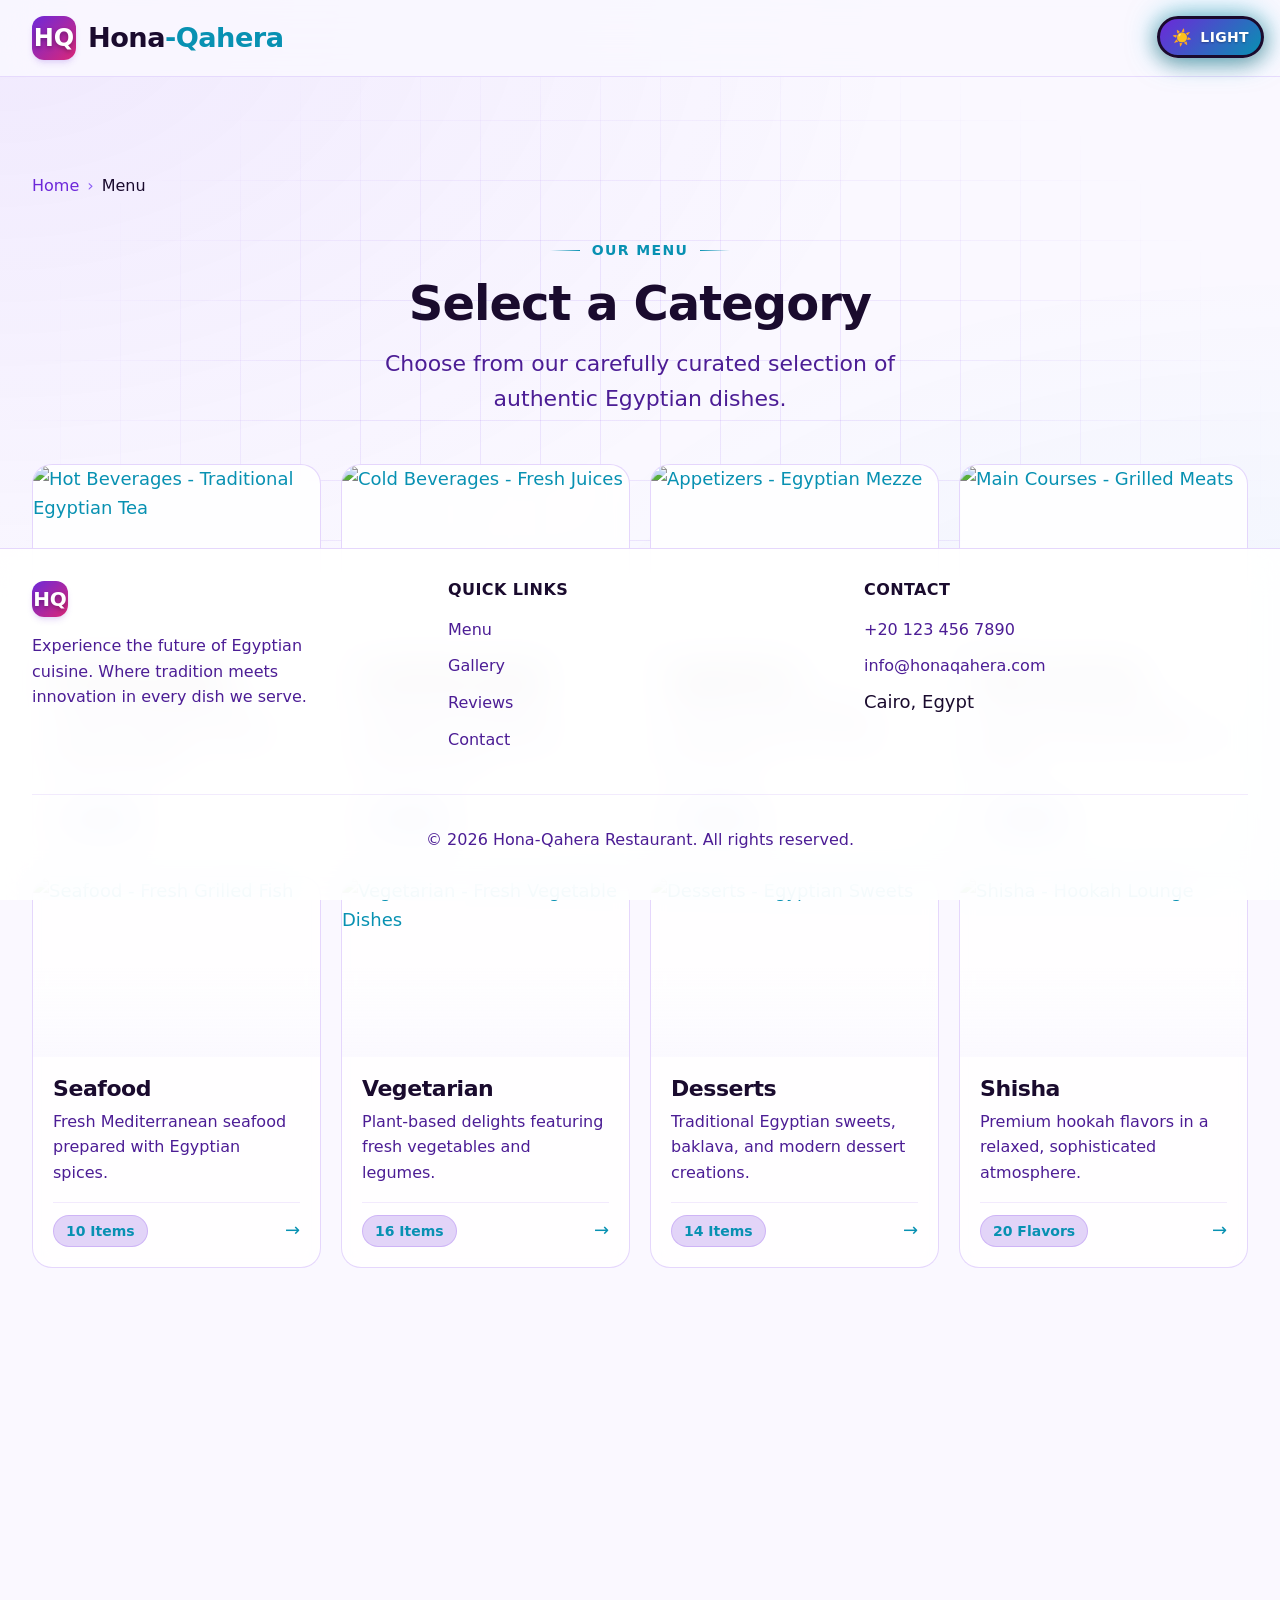
==== commit b57cab78: "Enhance Hona-Qahera app: Center GIF, improve scroll indicator, add floating rate button, sticky foot" ====
--- a/here-its-cairo-html/categories.html
+++ b/here-its-cairo-html/categories.html
@@ -177,22 +177,50 @@
     <!-- Mobile Bottom Navigation -->
     <nav class="mobile-nav">
         <a href="index.html" class="mobile-nav-item">
-            <span class="mobile-nav-icon">🏠</span>
+            <span class="mobile-nav-icon">
+                <svg xmlns="http://www.w3.org/2000/svg" viewBox="0 0 24 24" stroke-width="2" stroke-linecap="round" stroke-linejoin="round">
+                    <path d="M3 9l9-7 9 7v11a2 2 0 0 1-2 2H5a2 2 0 0 1-2-2z"/>
+                    <polyline points="9 22 9 12 15 12 15 22"/>
+                </svg>
+            </span>
             <span>Home</span>
         </a>
         <a href="categories.html" class="mobile-nav-item active">
-            <span class="mobile-nav-icon">🍽️</span>
+            <span class="mobile-nav-icon">
+                <svg xmlns="http://www.w3.org/2000/svg" viewBox="0 0 24 24" stroke-width="2" stroke-linecap="round" stroke-linejoin="round">
+                    <path d="M3 2v7c0 1.1.9 2 2 2h4a2 2 0 0 0 2-2V2"/>
+                    <path d="M7 2v20"/>
+                    <path d="M21 15V2v0a5 5 0 0 0-5 5v6c0 1.1.9 2 2 2h3Zm0 0v7"/>
+                </svg>
+            </span>
             <span>Menu</span>
         </a>
         <a href="gallery.html" class="mobile-nav-item">
-            <span class="mobile-nav-icon">📸</span>
+            <span class="mobile-nav-icon">
+                <svg xmlns="http://www.w3.org/2000/svg" viewBox="0 0 24 24" stroke-width="2" stroke-linecap="round" stroke-linejoin="round">
+                    <rect x="3" y="3" width="18" height="18" rx="2" ry="2"/>
+                    <circle cx="8.5" cy="8.5" r="1.5"/>
+                    <polyline points="21 15 16 10 5 21"/>
+                </svg>
+            </span>
             <span>Gallery</span>
         </a>
         <a href="contact-us.html" class="mobile-nav-item">
-            <span class="mobile-nav-icon">📞</span>
+            <span class="mobile-nav-icon">
+                <svg xmlns="http://www.w3.org/2000/svg" viewBox="0 0 24 24" stroke-width="2" stroke-linecap="round" stroke-linejoin="round">
+                    <path d="M22 16.92v3a2 2 0 0 1-2.18 2 19.79 19.79 0 0 1-8.63-3.07 19.5 19.5 0 0 1-6-6 19.79 19.79 0 0 1-3.07-8.67A2 2 0 0 1 4.11 2h3a2 2 0 0 1 2 1.72 12.84 12.84 0 0 0 .7 2.81 2 2 0 0 1-.45 2.11L8.09 9.91a16 16 0 0 0 6 6l1.27-1.27a2 2 0 0 1 2.11-.45 12.84 12.84 0 0 0 2.81.7A2 2 0 0 1 22 16.92z"/>
+                </svg>
+            </span>
             <span>Contact</span>
         </a>
     </nav>
+
+    <!-- Floating Rate Button -->
+    <a href="rate-us.html" class="floating-rate-btn" aria-label="Rate Us">
+        <svg xmlns="http://www.w3.org/2000/svg" viewBox="0 0 24 24">
+            <path d="M12 2l3.09 6.26L22 9.27l-5 4.87 1.18 6.88L12 17.77l-6.18 3.25L7 14.14 2 9.27l6.91-1.01L12 2z"/>
+        </svg>
+    </a>
 
     <!-- Desktop Footer -->
     <footer class="site-footer">
--- a/here-its-cairo-html/css/styles.css
+++ b/here-its-cairo-html/css/styles.css
@@ -324,24 +324,24 @@
   position: fixed;
   top: 1rem;
   right: 1rem;
-  z-index: var(--z-header);
+  z-index: 9999;
   display: flex;
   align-items: center;
   gap: var(--space-2);
   padding: var(--space-2) var(--space-3);
-  background: var(--glass-bg);
-  backdrop-filter: var(--glass-blur);
-  -webkit-backdrop-filter: var(--glass-blur);
-  border: 1px solid var(--glass-border);
+  background: linear-gradient(135deg, var(--brand-primary) 0%, var(--brand-accent) 100%);
+  border: 3px solid var(--text-primary);
   border-radius: 50px;
   cursor: pointer;
   transition: all var(--duration-fast) var(--ease-out);
+  box-shadow: 0 0 30px rgba(6, 182, 212, 0.6), 0 4px 20px rgba(0, 0, 0, 0.4);
 }
 
 .theme-toggle:hover {
-  background: var(--bg-surface-elevated);
-  border-color: var(--border-accent);
-  box-shadow: var(--shadow-glow);
+  background: linear-gradient(135deg, var(--brand-accent) 0%, var(--brand-secondary) 100%);
+  border-color: var(--text-primary);
+  box-shadow: 0 0 40px rgba(236, 72, 153, 0.7), 0 6px 25px rgba(0, 0, 0, 0.5);
+  transform: translateY(-2px) scale(1.05);
 }
 
 .theme-toggle-icon {
@@ -356,10 +356,11 @@
 .theme-toggle-text {
   font-family: var(--font-accent);
   font-size: var(--text-xs);
-  font-weight: 600;
-  color: var(--text-primary);
+  font-weight: 700;
+  color: #ffffff;
   letter-spacing: var(--tracking-wide);
   text-transform: uppercase;
+  text-shadow: 0 1px 2px rgba(0, 0, 0, 0.3);
 }
 
 /* ═════════════════════════════════════════════════════════════════════════════
@@ -573,6 +574,181 @@
 }
 
 /* ═════════════════════════════════════════════════════════════════════════════
+   HERO GIF SECTION — Full Screen Mobile Experience (Centered)
+   ═════════════════════════════════════════════════════════════════════════════ */
+
+.hero-gif-section {
+  position: relative;
+  width: 100%;
+  height: 100vh;
+  height: 100dvh;
+  overflow: hidden;
+  display: flex;
+  align-items: center;
+  justify-content: center;
+  background: var(--bg-body);
+}
+
+.gif-container {
+  position: relative;
+  width: 100%;
+  height: 100%;
+  display: flex;
+  align-items: center;
+  justify-content: center;
+}
+
+/* Centered GIF - fills screen while maintaining aspect ratio */
+.gif-placeholder {
+  position: relative;
+  width: 100%;
+  height: 100%;
+  display: flex;
+  align-items: center;
+  justify-content: center;
+  overflow: hidden;
+}
+
+.gif-image {
+  width: 100%;
+  height: 100%;
+  object-fit: cover;
+  object-position: center;
+  display: block;
+}
+
+/* Enhanced Scroll Indicator */
+.scroll-indicator {
+  position: absolute;
+  bottom: calc(var(--space-12) + env(safe-area-inset-bottom, 0px));
+  left: 50%;
+  transform: translateX(-50%);
+  display: flex;
+  flex-direction: column;
+  align-items: center;
+  gap: var(--space-3);
+  z-index: 10;
+  cursor: pointer;
+  padding: var(--space-4);
+  animation: fadeInUp 1s var(--ease-out) 1s backwards;
+}
+
+.scroll-text {
+  font-family: var(--font-accent);
+  font-size: var(--text-sm);
+  font-weight: 600;
+  color: white;
+  text-transform: uppercase;
+  letter-spacing: var(--tracking-widest);
+  text-shadow: 0 2px 20px rgba(0, 0, 0, 0.9), 0 0 40px rgba(124, 58, 237, 0.5);
+  background: rgba(0, 0, 0, 0.4);
+  backdrop-filter: blur(10px);
+  -webkit-backdrop-filter: blur(10px);
+  padding: var(--space-2) var(--space-4);
+  border-radius: 30px;
+  border: 1px solid rgba(255, 255, 255, 0.2);
+  transition: all var(--duration-normal) var(--ease-out);
+}
+
+.scroll-indicator:hover .scroll-text {
+  background: rgba(124, 58, 237, 0.6);
+  border-color: var(--brand-accent);
+  transform: scale(1.05);
+}
+
+.scroll-arrow {
+  width: 50px;
+  height: 50px;
+  display: flex;
+  align-items: center;
+  justify-content: center;
+  background: rgba(255, 255, 255, 0.15);
+  backdrop-filter: blur(15px);
+  -webkit-backdrop-filter: blur(15px);
+  border: 1px solid rgba(255, 255, 255, 0.3);
+  border-radius: 50%;
+  color: white;
+  animation: scrollBounce 2.5s ease-in-out infinite;
+  transition: all var(--duration-normal) var(--ease-spring);
+}
+
+.scroll-indicator:hover .scroll-arrow {
+  background: var(--brand-primary);
+  border-color: var(--brand-accent);
+  transform: scale(1.1);
+}
+
+@keyframes scrollBounce {
+  0%, 100% { transform: translateY(0); opacity: 1; }
+  50% { transform: translateY(10px); opacity: 0.7; }
+}
+
+/* Transparent Header when over GIF section */
+.site-header--transparent {
+  background: transparent;
+  backdrop-filter: none;
+  -webkit-backdrop-filter: none;
+  border-bottom: 1px solid rgba(255, 255, 255, 0.1);
+}
+
+.site-header--transparent .logo-text {
+  color: white;
+  text-shadow: 0 2px 10px rgba(0, 0, 0, 0.5);
+}
+
+.site-header--transparent .logo-icon {
+  box-shadow: 0 4px 20px rgba(0, 0, 0, 0.3);
+}
+
+/* Hide mobile nav over GIF section */
+.mobile-nav--hidden {
+  transform: translateY(100%);
+  opacity: 0;
+}
+
+/* When GIF is loaded, show it and hide fallback */
+.gif-placeholder.has-gif .gif-image {
+  display: block;
+}
+
+.gif-placeholder.has-gif .gif-fallback {
+  display: none;
+}
+
+/* Responsive Adjustments */
+@media (min-aspect-ratio: 9/16) {
+  /* Landscape screens - GIF fills height */
+  .gif-placeholder {
+    height: 100%;
+    width: auto;
+  }
+}
+
+@media (max-aspect-ratio: 9/16) {
+  /* Portrait screens - GIF fills width */
+  .gif-placeholder {
+    width: 100%;
+    height: auto;
+    max-height: 100%;
+  }
+}
+
+@media (max-width: 480px) {
+  .gif-fallback-icon {
+    font-size: 3rem;
+  }
+  
+  .gif-fallback-text {
+    font-size: var(--text-xl);
+  }
+  
+  .gif-fallback-subtext {
+    font-size: var(--text-xs);
+    padding: var(--space-1) var(--space-3);
+  }
+}
+
+/* ═════════════════════════════════════════════════════════════════════════════
    SECTION HEADERS — Subtitles & Titles
    ═════════════════════════════════════════════════════════════════════════════ */
 
@@ -833,7 +1009,7 @@
 }
 
 /* ═════════════════════════════════════════════════════════════════════════════
-   MOBILE BOTTOM NAVIGATION
+   MOBILE BOTTOM NAVIGATION - Professional SVG Icons
    ═════════════════════════════════════════════════════════════════════════════ */
 
 .mobile-nav {
@@ -864,6 +1040,7 @@
   font-weight: 500;
   transition: all var(--duration-fast) var(--ease-out);
   border-radius: 12px;
+  text-decoration: none;
 }
 
 .mobile-nav-item:hover,
@@ -873,13 +1050,66 @@
 }
 
 .mobile-nav-icon {
-  font-size: 1.25rem;
+  width: 24px;
+  height: 24px;
+  display: flex;
+  align-items: center;
+  justify-content: center;
   transition: transform var(--duration-fast) var(--ease-spring);
+}
+
+.mobile-nav-icon svg {
+  width: 22px;
+  height: 22px;
+  stroke: currentColor;
+  fill: none;
 }
 
 .mobile-nav-item:hover .mobile-nav-icon,
 .mobile-nav-item.active .mobile-nav-icon {
   transform: translateY(-2px);
+}
+
+/* ═════════════════════════════════════════════════════════════════════════════
+   FLOATING RATE BUTTON - Mobile Accessibility
+   ═════════════════════════════════════════════════════════════════════════════ */
+
+.floating-rate-btn {
+  position: fixed;
+  bottom: calc(80px + env(safe-area-inset-bottom, 0px));
+  right: var(--space-4);
+  z-index: 999;
+  display: flex;
+  align-items: center;
+  justify-content: center;
+  width: 56px;
+  height: 56px;
+  background: linear-gradient(135deg, var(--brand-primary) 0%, var(--brand-secondary) 100%);
+  border: none;
+  border-radius: 50%;
+  cursor: pointer;
+  box-shadow: 0 4px 20px var(--brand-primary-glow);
+  transition: all var(--duration-normal) var(--ease-spring);
+  animation: float 3s ease-in-out infinite;
+  text-decoration: none;
+}
+
+.floating-rate-btn:hover {
+  transform: scale(1.1) translateY(-5px);
+  box-shadow: 0 8px 30px var(--brand-secondary-glow);
+}
+
+.floating-rate-btn svg {
+  width: 24px;
+  height: 24px;
+  color: white;
+  fill: currentColor;
+}
+
+@media (min-width: 768px) {
+  .floating-rate-btn {
+    display: none;
+  }
 }
 
 /* ═════════════════════════════════════════════════════════════════════════════
@@ -1181,17 +1411,23 @@
 }
 
 /* ═════════════════════════════════════════════════════════════════════════════
-   FOOTER — Desktop Footer (Hidden on Mobile)
+   FOOTER — Sticky Desktop Footer (Hidden on Mobile)
    ═════════════════════════════════════════════════════════════════════════════ */
 
 .site-footer {
+  position: sticky;
+  bottom: 0;
   display: none;
-  padding: var(--space-12) var(--container-padding);
+  padding: var(--space-8) var(--container-padding);
   background: var(--bg-surface);
+  backdrop-filter: blur(20px);
+  -webkit-backdrop-filter: blur(20px);
   border-top: 1px solid var(--border-default);
+  z-index: var(--z-sticky);
   margin-top: auto;
 }
 
+/* Sticky Footer Always Visible on Desktop */
 @media (min-width: 768px) {
   .site-footer {
     display: block;
@@ -1199,10 +1435,15 @@
   
   body {
     padding-bottom: 0;
+    min-height: 100vh;
   }
   
   .mobile-nav {
     display: none;
+  }
+  
+  .main-content {
+    padding-bottom: var(--space-8);
   }
 }
 
@@ -1266,6 +1507,161 @@
 }
 
 /* ═════════════════════════════════════════════════════════════════════════════
+   MENU ITEM MODAL — Popup Details Window
+   ═════════════════════════════════════════════════════════════════════════════ */
+
+.menu-item-modal-overlay {
+  position: fixed;
+  inset: 0;
+  z-index: var(--z-modal);
+  background: rgba(0, 0, 0, 0.8);
+  backdrop-filter: blur(10px);
+  -webkit-backdrop-filter: blur(10px);
+  display: flex;
+  align-items: center;
+  justify-content: center;
+  padding: var(--space-4);
+  opacity: 0;
+  visibility: hidden;
+  transition: all var(--duration-normal) var(--ease-out);
+}
+
+.menu-item-modal-overlay.active {
+  opacity: 1;
+  visibility: visible;
+}
+
+.menu-item-modal {
+  position: relative;
+  width: 100%;
+  max-width: 600px;
+  max-height: 90vh;
+  max-height: 90dvh;
+  background: var(--bg-surface);
+  border: 1px solid var(--border-default);
+  border-radius: 24px;
+  overflow: hidden;
+  transform: scale(0.9) translateY(20px);
+  transition: all var(--duration-normal) var(--ease-spring);
+}
+
+.menu-item-modal-overlay.active .menu-item-modal {
+  transform: scale(1) translateY(0);
+}
+
+.modal-close-btn {
+  position: absolute;
+  top: var(--space-4);
+  right: var(--space-4);
+  z-index: 10;
+  width: 40px;
+  height: 40px;
+  display: flex;
+  align-items: center;
+  justify-content: center;
+  background: rgba(0, 0, 0, 0.5);
+  backdrop-filter: blur(10px);
+  -webkit-backdrop-filter: blur(10px);
+  border: 1px solid rgba(255, 255, 255, 0.2);
+  border-radius: 50%;
+  color: white;
+  cursor: pointer;
+  transition: all var(--duration-fast) var(--ease-out);
+}
+
+.modal-close-btn:hover {
+  background: var(--brand-primary);
+  transform: rotate(90deg);
+}
+
+.modal-image {
+  width: 100%;
+  height: 250px;
+  object-fit: cover;
+}
+
+.modal-content {
+  padding: var(--space-6);
+  overflow-y: auto;
+  max-height: calc(90vh - 250px);
+  max-height: calc(90dvh - 250px);
+}
+
+.modal-title {
+  font-size: var(--text-2xl);
+  margin-bottom: var(--space-2);
+  color: var(--text-primary);
+}
+
+.modal-price {
+  font-family: var(--font-accent);
+  font-size: var(--text-xl);
+  font-weight: 700;
+  color: var(--brand-accent);
+  margin-bottom: var(--space-4);
+}
+
+.modal-description {
+  font-size: var(--text-base);
+  color: var(--text-secondary);
+  line-height: var(--leading-relaxed);
+  margin-bottom: var(--space-4);
+}
+
+.modal-details {
+  display: flex;
+  flex-wrap: wrap;
+  gap: var(--space-3);
+  margin-bottom: var(--space-6);
+}
+
+.modal-detail-item {
+  display: flex;
+  align-items: center;
+  gap: var(--space-2);
+  padding: var(--space-2) var(--space-3);
+  background: var(--bg-card);
+  border: 1px solid var(--border-subtle);
+  border-radius: 10px;
+  font-size: var(--text-sm);
+  color: var(--text-secondary);
+}
+
+.modal-detail-item svg {
+  width: 16px;
+  height: 16px;
+  color: var(--brand-accent);
+}
+
+.modal-tags {
+  display: flex;
+  flex-wrap: wrap;
+  gap: var(--space-2);
+}
+
+.modal-tag {
+  padding: var(--space-2) var(--space-3);
+  background: linear-gradient(135deg, var(--brand-primary-glow) 0%, var(--brand-accent-glow) 100%);
+  border: 1px solid var(--border-default);
+  border-radius: 20px;
+  font-size: var(--text-xs);
+  font-weight: 600;
+  color: var(--brand-accent);
+}
+
+.modal-order-btn {
+  width: 100%;
+  margin-top: var(--space-6);
+  padding: var(--space-4);
+  font-size: var(--text-base);
+}
+
+/* Menu Item Clickable */
+.menu-item {
+  cursor: pointer;
+}
+
+/* ═════════════════════════════════════════════════════════════════════════════
    UTILITY CLASSES
    ═════════════════════════════════════════════════════════════════════════════ */
 
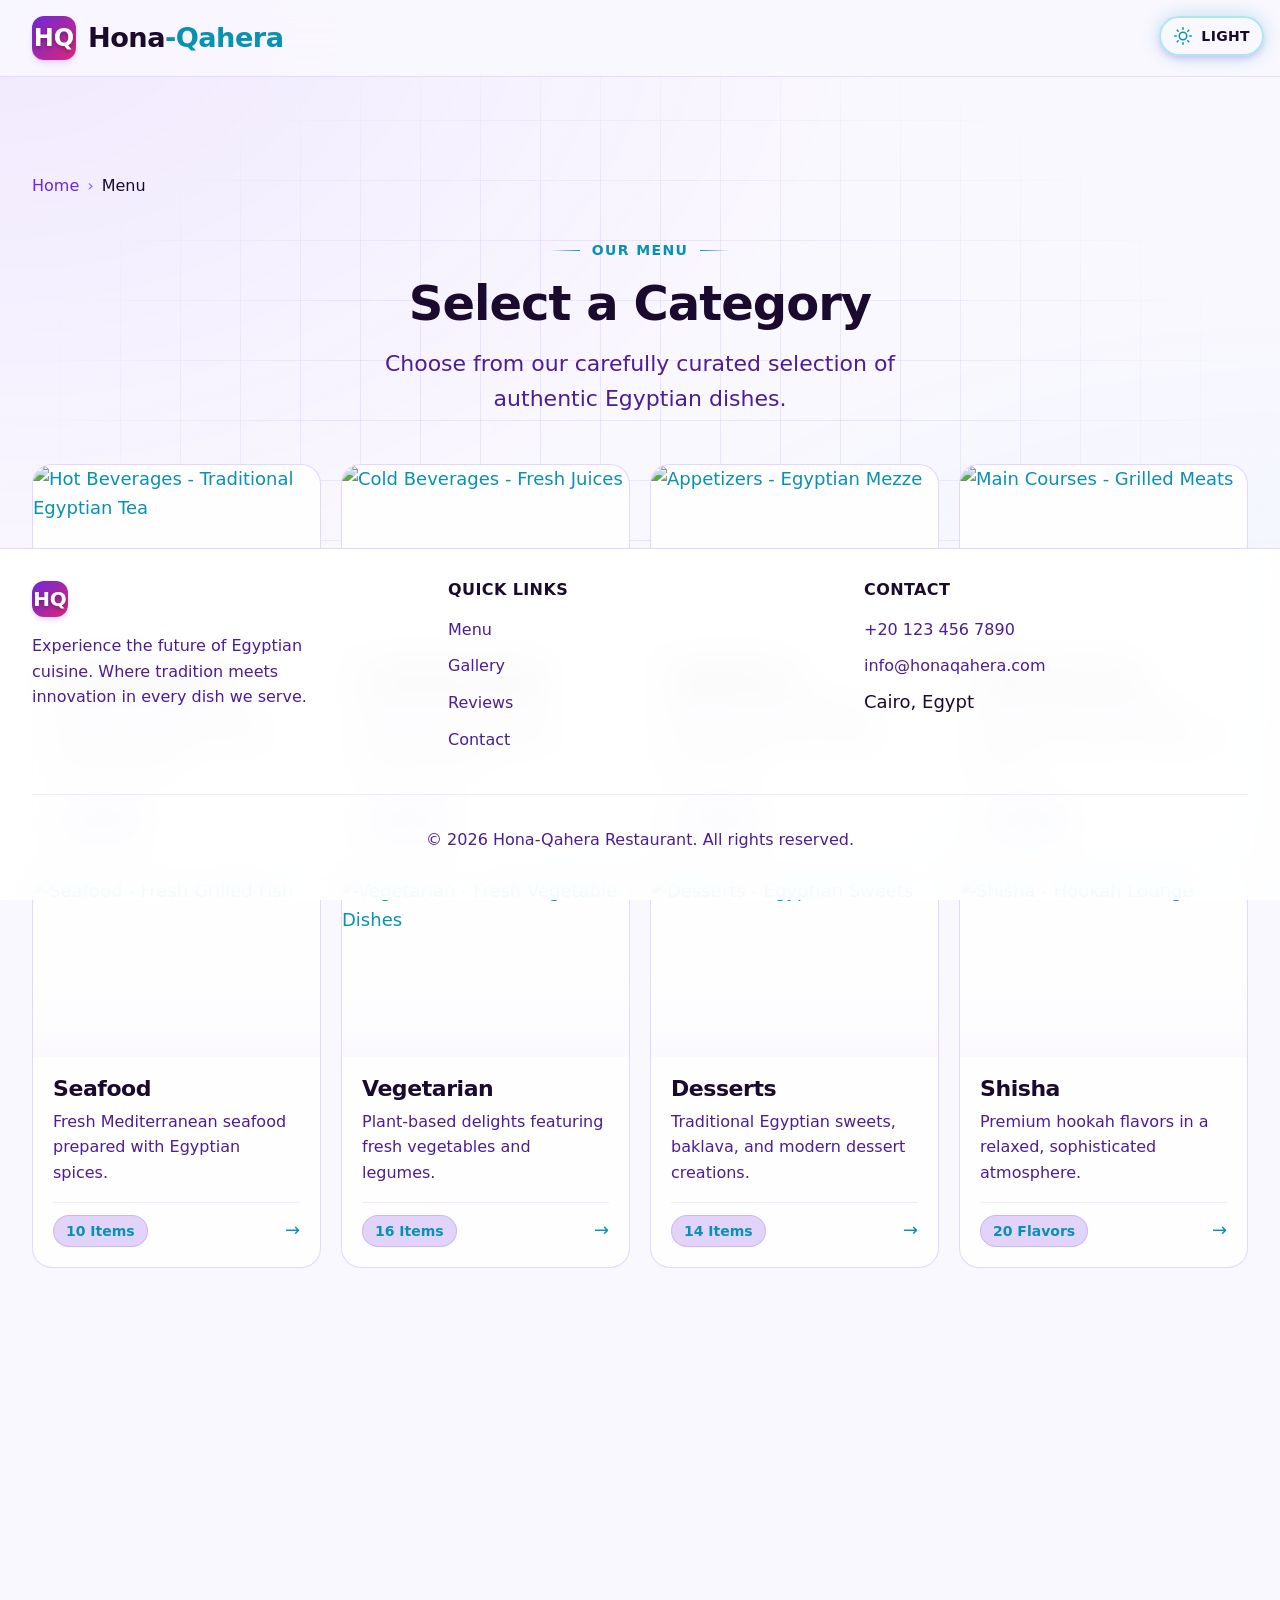
==== commit 6816849d: "Add Google Map to Contact page, reposition scroll indicator, redesign theme toggle with SVG icons" ====
--- a/here-its-cairo-html/categories.html
+++ b/here-its-cairo-html/categories.html
@@ -12,7 +12,24 @@
 <body>
     <!-- Theme Toggle Button -->
     <button class="theme-toggle" id="themeToggle" aria-label="Toggle theme">
-        <span class="theme-toggle-icon" id="themeIcon">🌙</span>
+        <span class="theme-toggle-icon" id="themeIcon">
+            <!-- Moon Icon (Dark Mode) -->
+            <svg class="moon-icon" viewBox="0 0 24 24" xmlns="http://www.w3.org/2000/svg">
+                <path d="M21 12.79A9 9 0 1 1 11.21 3 7 7 0 0 0 21 12.79z"/>
+            </svg>
+            <!-- Sun Icon (Light Mode) -->
+            <svg class="sun-icon" viewBox="0 0 24 24" xmlns="http://www.w3.org/2000/svg">
+                <circle cx="12" cy="12" r="5"/>
+                <line x1="12" y1="1" x2="12" y2="3"/>
+                <line x1="12" y1="21" x2="12" y2="23"/>
+                <line x1="4.22" y1="4.22" x2="5.64" y2="5.64"/>
+                <line x1="18.36" y1="18.36" x2="19.78" y2="19.78"/>
+                <line x1="1" y1="12" x2="3" y2="12"/>
+                <line x1="21" y1="12" x2="23" y2="12"/>
+                <line x1="4.22" y1="19.78" x2="5.64" y2="18.36"/>
+                <line x1="18.36" y1="5.64" x2="19.78" y2="4.22"/>
+            </svg>
+        </span>
         <span class="theme-toggle-text" id="themeText">Dark</span>
     </button>
 
@@ -205,6 +222,14 @@
             </span>
             <span>Gallery</span>
         </a>
+        <a href="rate-us.html" class="mobile-nav-item">
+            <span class="mobile-nav-icon">
+                <svg xmlns="http://www.w3.org/2000/svg" viewBox="0 0 24 24" stroke-width="2" stroke-linecap="round" stroke-linejoin="round">
+                    <polygon points="12 2 15.09 8.26 22 9.27 17 14.14 18.18 21.02 12 17.77 5.82 21.02 7 14.14 2 9.27 8.91 8.26 12 2"/>
+                </svg>
+            </span>
+            <span>Rate</span>
+        </a>
         <a href="contact-us.html" class="mobile-nav-item">
             <span class="mobile-nav-icon">
                 <svg xmlns="http://www.w3.org/2000/svg" viewBox="0 0 24 24" stroke-width="2" stroke-linecap="round" stroke-linejoin="round">
@@ -214,13 +239,6 @@
             <span>Contact</span>
         </a>
     </nav>
-
-    <!-- Floating Rate Button -->
-    <a href="rate-us.html" class="floating-rate-btn" aria-label="Rate Us">
-        <svg xmlns="http://www.w3.org/2000/svg" viewBox="0 0 24 24">
-            <path d="M12 2l3.09 6.26L22 9.27l-5 4.87 1.18 6.88L12 17.77l-6.18 3.25L7 14.14 2 9.27l6.91-1.01L12 2z"/>
-        </svg>
-    </a>
 
     <!-- Desktop Footer -->
     <footer class="site-footer">
@@ -274,10 +292,8 @@
 
         function updateThemeUI(theme) {
             if (theme === 'dark') {
-                themeIcon.textContent = '🌙';
                 themeText.textContent = 'Dark';
             } else {
-                themeIcon.textContent = '☀️';
                 themeText.textContent = 'Light';
             }
         }
--- a/here-its-cairo-html/css/styles.css
+++ b/here-its-cairo-html/css/styles.css
@@ -317,7 +317,7 @@
 }
 
 /* ═════════════════════════════════════════════════════════════════════════════
-   THEME TOGGLE BUTTON
+   THEME TOGGLE BUTTON - Modern Design
    ═════════════════════════════════════════════════════════════════════════════ */
 
 .theme-toggle {
@@ -329,19 +329,20 @@
   align-items: center;
   gap: var(--space-2);
   padding: var(--space-2) var(--space-3);
-  background: linear-gradient(135deg, var(--brand-primary) 0%, var(--brand-accent) 100%);
-  border: 3px solid var(--text-primary);
+  background: var(--glass-bg);
+  backdrop-filter: var(--glass-blur);
+  -webkit-backdrop-filter: var(--glass-blur);
+  border: 2px solid var(--border-accent);
   border-radius: 50px;
   cursor: pointer;
   transition: all var(--duration-fast) var(--ease-out);
-  box-shadow: 0 0 30px rgba(6, 182, 212, 0.6), 0 4px 20px rgba(0, 0, 0, 0.4);
+  box-shadow: var(--shadow-md), 0 0 20px var(--brand-accent-glow);
 }
 
 .theme-toggle:hover {
-  background: linear-gradient(135deg, var(--brand-accent) 0%, var(--brand-secondary) 100%);
-  border-color: var(--text-primary);
-  box-shadow: 0 0 40px rgba(236, 72, 153, 0.7), 0 6px 25px rgba(0, 0, 0, 0.5);
-  transform: translateY(-2px) scale(1.05);
+  border-color: var(--brand-accent);
+  box-shadow: var(--shadow-lg), 0 0 30px var(--brand-accent-glow);
+  transform: translateY(-2px);
 }
 
 .theme-toggle-icon {
@@ -350,17 +351,47 @@
   display: flex;
   align-items: center;
   justify-content: center;
-  font-size: 1rem;
+  transition: transform var(--duration-normal) var(--ease-spring);
+}
+
+.theme-toggle-icon svg {
+  width: 18px;
+  height: 18px;
+  stroke: var(--brand-accent);
+  fill: none;
+  stroke-width: 2;
+  stroke-linecap: round;
+  stroke-linejoin: round;
+  transition: all var(--duration-normal) var(--ease-out);
+}
+
+.theme-toggle:hover .theme-toggle-icon {
+  transform: rotate(15deg);
+}
+
+.theme-toggle-icon .sun-icon {
+  display: none;
+}
+
+.theme-toggle-icon .moon-icon {
+  display: block;
+}
+
+[data-theme="light"] .theme-toggle-icon .sun-icon {
+  display: block;
+}
+
+[data-theme="light"] .theme-toggle-icon .moon-icon {
+  display: none;
 }
 
 .theme-toggle-text {
   font-family: var(--font-accent);
   font-size: var(--text-xs);
-  font-weight: 700;
-  color: #ffffff;
+  font-weight: 600;
+  color: var(--text-primary);
   letter-spacing: var(--tracking-wide);
   text-transform: uppercase;
-  text-shadow: 0 1px 2px rgba(0, 0, 0, 0.3);
 }
 
 /* ═════════════════════════════════════════════════════════════════════════════
@@ -617,74 +648,94 @@
   display: block;
 }
 
-/* Enhanced Scroll Indicator */
+/* Revamped Scroll Indicator - Fixed at Bottom of Screen */
 .scroll-indicator {
-  position: absolute;
-  bottom: calc(var(--space-12) + env(safe-area-inset-bottom, 0px));
+  position: fixed;
+  bottom: calc(var(--space-6) + env(safe-area-inset-bottom, 0px));
   left: 50%;
   transform: translateX(-50%);
   display: flex;
   flex-direction: column;
   align-items: center;
-  gap: var(--space-3);
-  z-index: 10;
+  gap: var(--space-2);
+  z-index: 100;
   cursor: pointer;
-  padding: var(--space-4);
-  animation: fadeInUp 1s var(--ease-out) 1s backwards;
+  animation: fadeInUp 1s var(--ease-out) 1.5s backwards;
+  padding: var(--space-3) var(--space-5);
+  background: var(--glass-bg);
+  backdrop-filter: var(--glass-blur);
+  -webkit-backdrop-filter: var(--glass-blur);
+  border: 1px solid var(--border-accent);
+  border-radius: 50px;
+  box-shadow: var(--shadow-lg), 0 0 30px var(--brand-accent-glow);
 }
 
 .scroll-text {
   font-family: var(--font-accent);
-  font-size: var(--text-sm);
-  font-weight: 600;
-  color: white;
+  font-size: 0.7rem;
+  font-weight: 700;
+  color: var(--text-primary);
   text-transform: uppercase;
-  letter-spacing: var(--tracking-widest);
-  text-shadow: 0 2px 20px rgba(0, 0, 0, 0.9), 0 0 40px rgba(124, 58, 237, 0.5);
-  background: rgba(0, 0, 0, 0.4);
-  backdrop-filter: blur(10px);
-  -webkit-backdrop-filter: blur(10px);
-  padding: var(--space-2) var(--space-4);
-  border-radius: 30px;
-  border: 1px solid rgba(255, 255, 255, 0.2);
+  letter-spacing: 0.15em;
   transition: all var(--duration-normal) var(--ease-out);
 }
 
 .scroll-indicator:hover .scroll-text {
-  background: rgba(124, 58, 237, 0.6);
-  border-color: var(--brand-accent);
-  transform: scale(1.05);
+  color: var(--brand-accent-light);
+  letter-spacing: 0.25em;
 }
 
 .scroll-arrow {
-  width: 50px;
-  height: 50px;
+  width: 32px;
+  height: 32px;
   display: flex;
   align-items: center;
   justify-content: center;
-  background: rgba(255, 255, 255, 0.15);
-  backdrop-filter: blur(15px);
-  -webkit-backdrop-filter: blur(15px);
-  border: 1px solid rgba(255, 255, 255, 0.3);
+  background: linear-gradient(135deg, var(--brand-primary) 0%, var(--brand-accent) 100%);
   border-radius: 50%;
   color: white;
-  animation: scrollBounce 2.5s ease-in-out infinite;
+  box-shadow: 0 2px 10px rgba(124, 58, 237, 0.4);
+  animation: scrollPulse 2s ease-in-out infinite;
   transition: all var(--duration-normal) var(--ease-spring);
 }
 
 .scroll-indicator:hover .scroll-arrow {
-  background: var(--brand-primary);
-  border-color: var(--brand-accent);
   transform: scale(1.1);
-}
-
-@keyframes scrollBounce {
-  0%, 100% { transform: translateY(0); opacity: 1; }
-  50% { transform: translateY(10px); opacity: 0.7; }
+  box-shadow: 0 4px 20px rgba(124, 58, 237, 0.6);
+}
+
+.scroll-arrow svg {
+  width: 16px;
+  height: 16px;
+  stroke: white;
+  stroke-width: 2.5;
+  animation: arrowBounce 2s ease-in-out infinite;
+}
+
+@keyframes scrollPulse {
+  0%, 100% { 
+    box-shadow: 0 2px 10px rgba(124, 58, 237, 0.4);
+  }
+  50% { 
+    box-shadow: 0 4px 20px rgba(124, 58, 237, 0.6);
+  }
+}
+
+@keyframes arrowBounce {
+  0%, 100% { transform: translateY(0); }
+  50% { transform: translateY(3px); }
+}
+
+/* Hide scroll indicator when scrolled past GIF section */
+.scroll-indicator--hidden {
+  opacity: 0;
+  pointer-events: none;
+  transform: translateX(-50%) translateY(20px);
 }
 
 /* Transparent Header when over GIF section */
 .site-header--transparent {
+  position: absolute;
   background: transparent;
   backdrop-filter: none;
   -webkit-backdrop-filter: none;
@@ -1022,9 +1073,9 @@
   backdrop-filter: var(--glass-blur);
   -webkit-backdrop-filter: var(--glass-blur);
   border-top: 1px solid var(--glass-border);
-  padding: var(--space-2) var(--space-4) calc(var(--space-2) + env(safe-area-inset-bottom));
-  display: flex;
-  justify-content: space-around;
+  padding: var(--space-2) var(--space-2) calc(var(--space-2) + env(safe-area-inset-bottom));
+  display: flex;
+  justify-content: space-evenly;
   align-items: center;
 }
 
@@ -1032,15 +1083,16 @@
   display: flex;
   flex-direction: column;
   align-items: center;
-  gap: var(--space-1);
-  padding: var(--space-2) var(--space-3);
+  gap: 2px;
+  padding: var(--space-2);
   color: var(--text-tertiary);
   font-family: var(--font-accent);
-  font-size: var(--text-xs);
+  font-size: 0.65rem;
   font-weight: 500;
   transition: all var(--duration-fast) var(--ease-out);
   border-radius: 12px;
   text-decoration: none;
+  min-width: 48px;
 }
 
 .mobile-nav-item:hover,
@@ -1322,6 +1374,43 @@
 }
 
 /* ═════════════════════════════════════════════════════════════════════════════
+    GOOGLE MAP SECTION
+    ═════════════════════════════════════════════════════════════════════════════ */
+
+.map-section {
+  margin-top: var(--space-12);
+  text-align: center;
+}
+
+.map-title {
+  font-size: var(--text-2xl);
+  margin-bottom: var(--space-6);
+  color: var(--text-primary);
+}
+
+.map-container {
+  position: relative;
+  width: 100%;
+  height: 300px;
+  border-radius: 20px;
+  overflow: hidden;
+  border: 2px solid var(--border-accent);
+  box-shadow: var(--shadow-lg), var(--shadow-glow);
+}
+
+.map-container iframe {
+  width: 100%;
+  height: 100%;
+  border: none;
+}
+
+@media (min-width: 768px) {
+  .map-container {
+    height: 400px;
+  }
+}
+
+/* ═════════════════════════════════════════════════════════════════════════════
    MENU ITEMS — Detailed Item Cards
    ═════════════════════════════════════════════════════════════════════════════ */
 
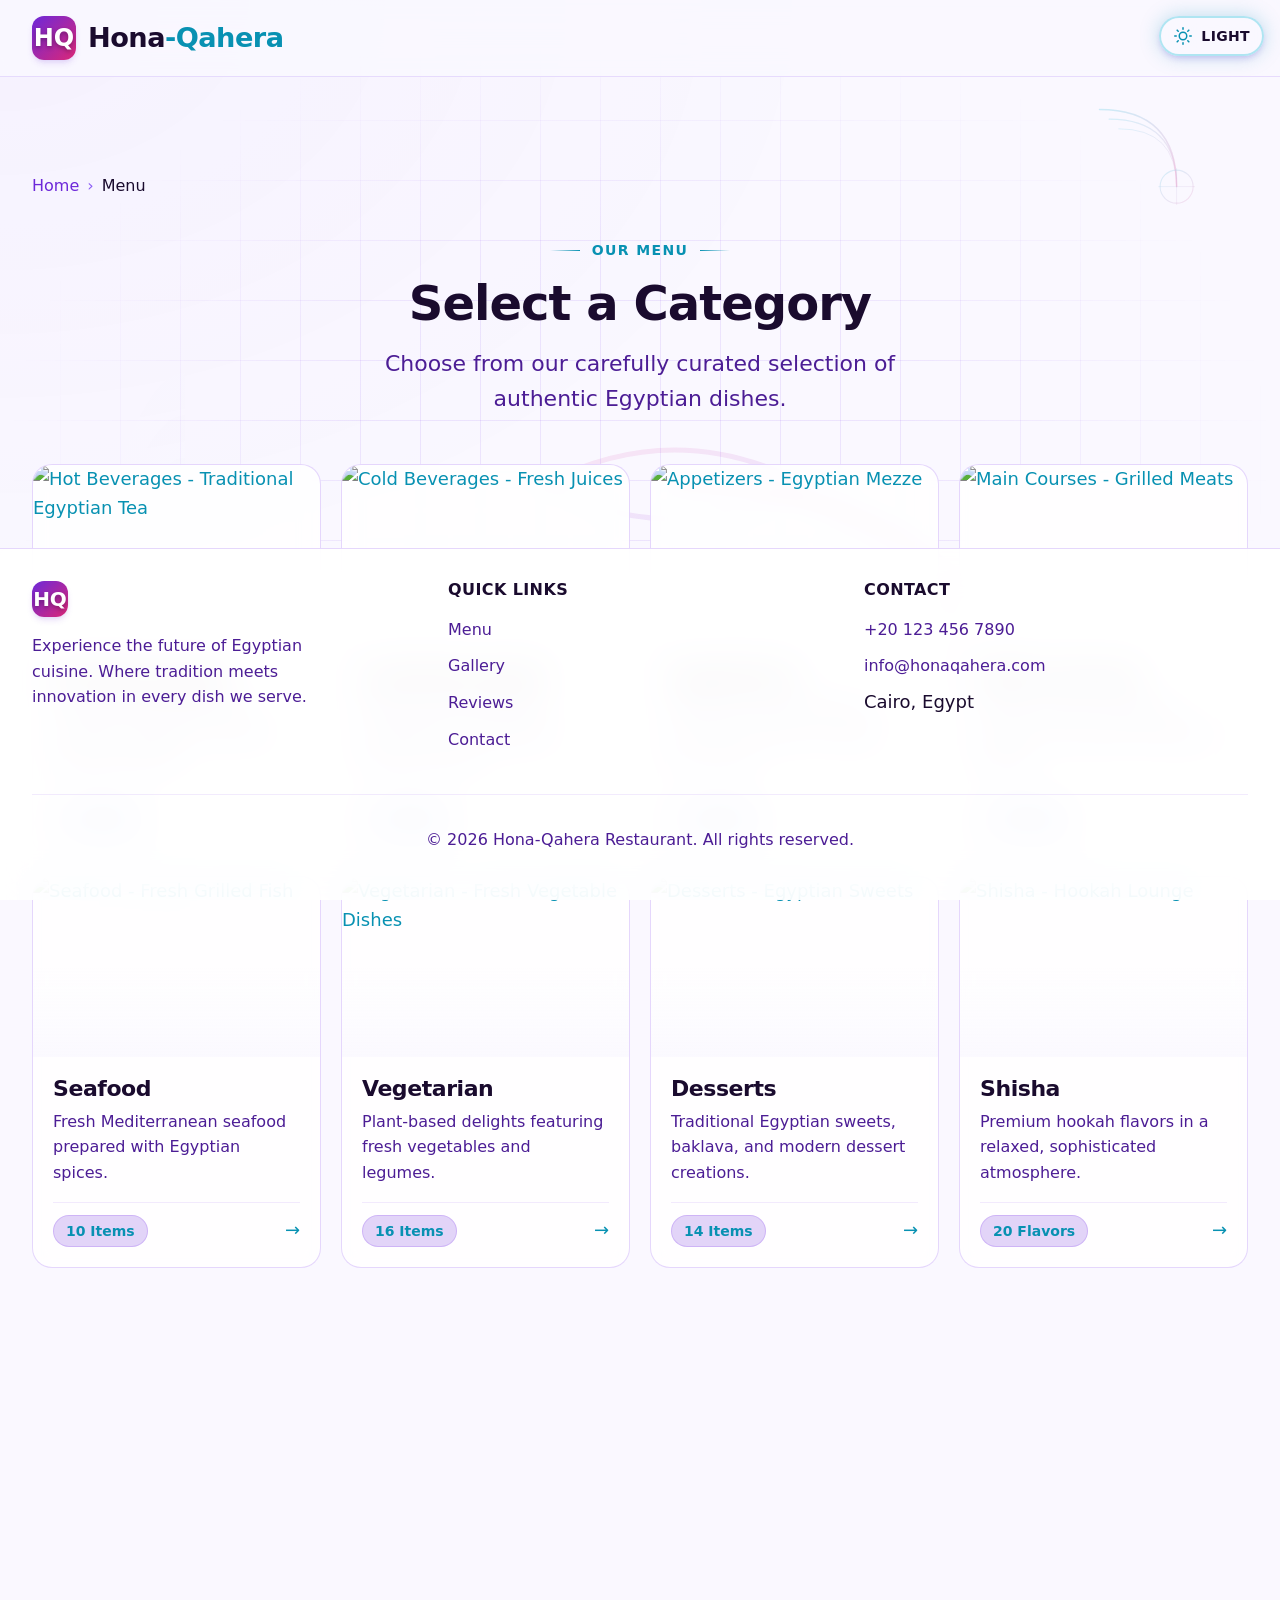
==== commit 4bd87519: "Refine Hona-Qahera inner pages and update memory-bank context" ====
--- a/here-its-cairo-html/categories.html
+++ b/here-its-cairo-html/categories.html
@@ -9,7 +9,7 @@
     <meta name="theme-color" content="#0f0a1a">
     <meta name="color-scheme" content="dark light">
 </head>
-<body>
+<body class="inner-page">
     <!-- Theme Toggle Button -->
     <button class="theme-toggle" id="themeToggle" aria-label="Toggle theme">
         <span class="theme-toggle-icon" id="themeIcon">
--- a/here-its-cairo-html/css/styles.css
+++ b/here-its-cairo-html/css/styles.css
@@ -251,6 +251,32 @@
   background: var(--bg-body-gradient);
   z-index: -2;
   pointer-events: none;
+}
+
+/* Inner Pages — Subtle Egyptian Corner Decorations */
+.inner-page::before {
+  background-image:
+    var(--bg-body-gradient),
+    url("data:image/svg+xml,%3Csvg xmlns='http://www.w3.org/2000/svg' viewBox='0 0 260 260'%3E%3Cdefs%3E%3ClinearGradient id='g' x1='0' y1='0' x2='1' y2='1'%3E%3Cstop offset='0' stop-color='%2306b6d4'/%3E%3Cstop offset='1' stop-color='%23ec4899'/%3E%3C/linearGradient%3E%3C/defs%3E%3Cg fill='none' stroke='url(%23g)' stroke-linecap='round'%3E%3Cpath d='M8 8 Q120 8 120 120' stroke-width='2.2' opacity='.45'/%3E%3Cpath d='M22 22 Q120 22 120 120' stroke-width='1.8' opacity='.35'/%3E%3Cpath d='M36 36 Q120 36 120 120' stroke-width='1.4' opacity='.28'/%3E%3Ccircle cx='120' cy='120' r='24' stroke-width='1.6' opacity='.35'/%3E%3Cpath d='M120 94 L120 146 M94 120 L146 120' stroke-width='1.4' opacity='.25'/%3E%3C/g%3E%3C/svg%3E"),
+    url("data:image/svg+xml,%3Csvg xmlns='http://www.w3.org/2000/svg' viewBox='0 0 260 260'%3E%3Cdefs%3E%3ClinearGradient id='g' x1='1' y1='0' x2='0' y2='1'%3E%3Cstop offset='0' stop-color='%237c3aed'/%3E%3Cstop offset='1' stop-color='%2306b6d4'/%3E%3C/linearGradient%3E%3C/defs%3E%3Cg fill='none' stroke='url(%23g)' stroke-linecap='round'%3E%3Cpath d='M252 8 Q140 8 140 120' stroke-width='2.2' opacity='.45'/%3E%3Cpath d='M238 22 Q140 22 140 120' stroke-width='1.8' opacity='.35'/%3E%3Cpath d='M224 36 Q140 36 140 120' stroke-width='1.4' opacity='.28'/%3E%3Ccircle cx='140' cy='120' r='24' stroke-width='1.6' opacity='.35'/%3E%3Cpath d='M140 94 L140 146 M114 120 L166 120' stroke-width='1.4' opacity='.25'/%3E%3C/g%3E%3C/svg%3E"),
+    url("data:image/svg+xml,%3Csvg xmlns='http://www.w3.org/2000/svg' viewBox='0 0 260 260'%3E%3Cdefs%3E%3ClinearGradient id='g' x1='0' y1='1' x2='1' y2='0'%3E%3Cstop offset='0' stop-color='%23ec4899'/%3E%3Cstop offset='1' stop-color='%2306b6d4'/%3E%3C/linearGradient%3E%3C/defs%3E%3Cg fill='none' stroke='url(%23g)' stroke-linecap='round'%3E%3Cpath d='M8 252 Q8 140 120 140' stroke-width='2.2' opacity='.4'/%3E%3Cpath d='M22 238 Q22 140 120 140' stroke-width='1.8' opacity='.32'/%3E%3Cpath d='M36 224 Q36 140 120 140' stroke-width='1.4' opacity='.25'/%3E%3Cpath d='M82 140 Q120 120 158 140 Q120 160 82 140Z' stroke-width='1.5' opacity='.26'/%3E%3C/g%3E%3C/svg%3E"),
+    url("data:image/svg+xml,%3Csvg xmlns='http://www.w3.org/2000/svg' viewBox='0 0 260 260'%3E%3Cdefs%3E%3ClinearGradient id='g' x1='1' y1='1' x2='0' y2='0'%3E%3Cstop offset='0' stop-color='%237c3aed'/%3E%3Cstop offset='1' stop-color='%23ec4899'/%3E%3C/linearGradient%3E%3C/defs%3E%3Cg fill='none' stroke='url(%23g)' stroke-linecap='round'%3E%3Cpath d='M252 252 Q252 140 140 140' stroke-width='2.2' opacity='.4'/%3E%3Cpath d='M238 238 Q238 140 140 140' stroke-width='1.8' opacity='.32'/%3E%3Cpath d='M224 224 Q224 140 140 140' stroke-width='1.4' opacity='.25'/%3E%3Cpath d='M102 140 Q140 120 178 140 Q140 160 102 140Z' stroke-width='1.5' opacity='.26'/%3E%3C/g%3E%3C/svg%3E");
+  background-repeat: no-repeat, no-repeat, no-repeat, no-repeat, no-repeat;
+  background-size: auto, clamp(120px, 14vw, 180px), clamp(120px, 14vw, 180px), clamp(110px, 12vw, 160px), clamp(110px, 12vw, 160px);
+  background-position: center, left 0.4rem top 5.5rem, right 0.4rem top 6.5rem, left 0.4rem bottom 6.5rem, right 0.4rem bottom 6.5rem;
+  opacity: 0.55;
+}
+
+[data-theme="light"] .inner-page::before {
+  opacity: 0.42;
+}
+
+@media (max-width: 767px) {
+  .inner-page::before {
+    background-size: auto, 96px, 96px, 84px, 84px;
+    background-position: center, left 0.2rem top 5.6rem, right 0.2rem top 6.2rem, left 0.2rem bottom 6.2rem, right 0.2rem bottom 6.2rem;
+    opacity: 0.38;
+  }
 }
 
 /* Animated Grid Overlay */
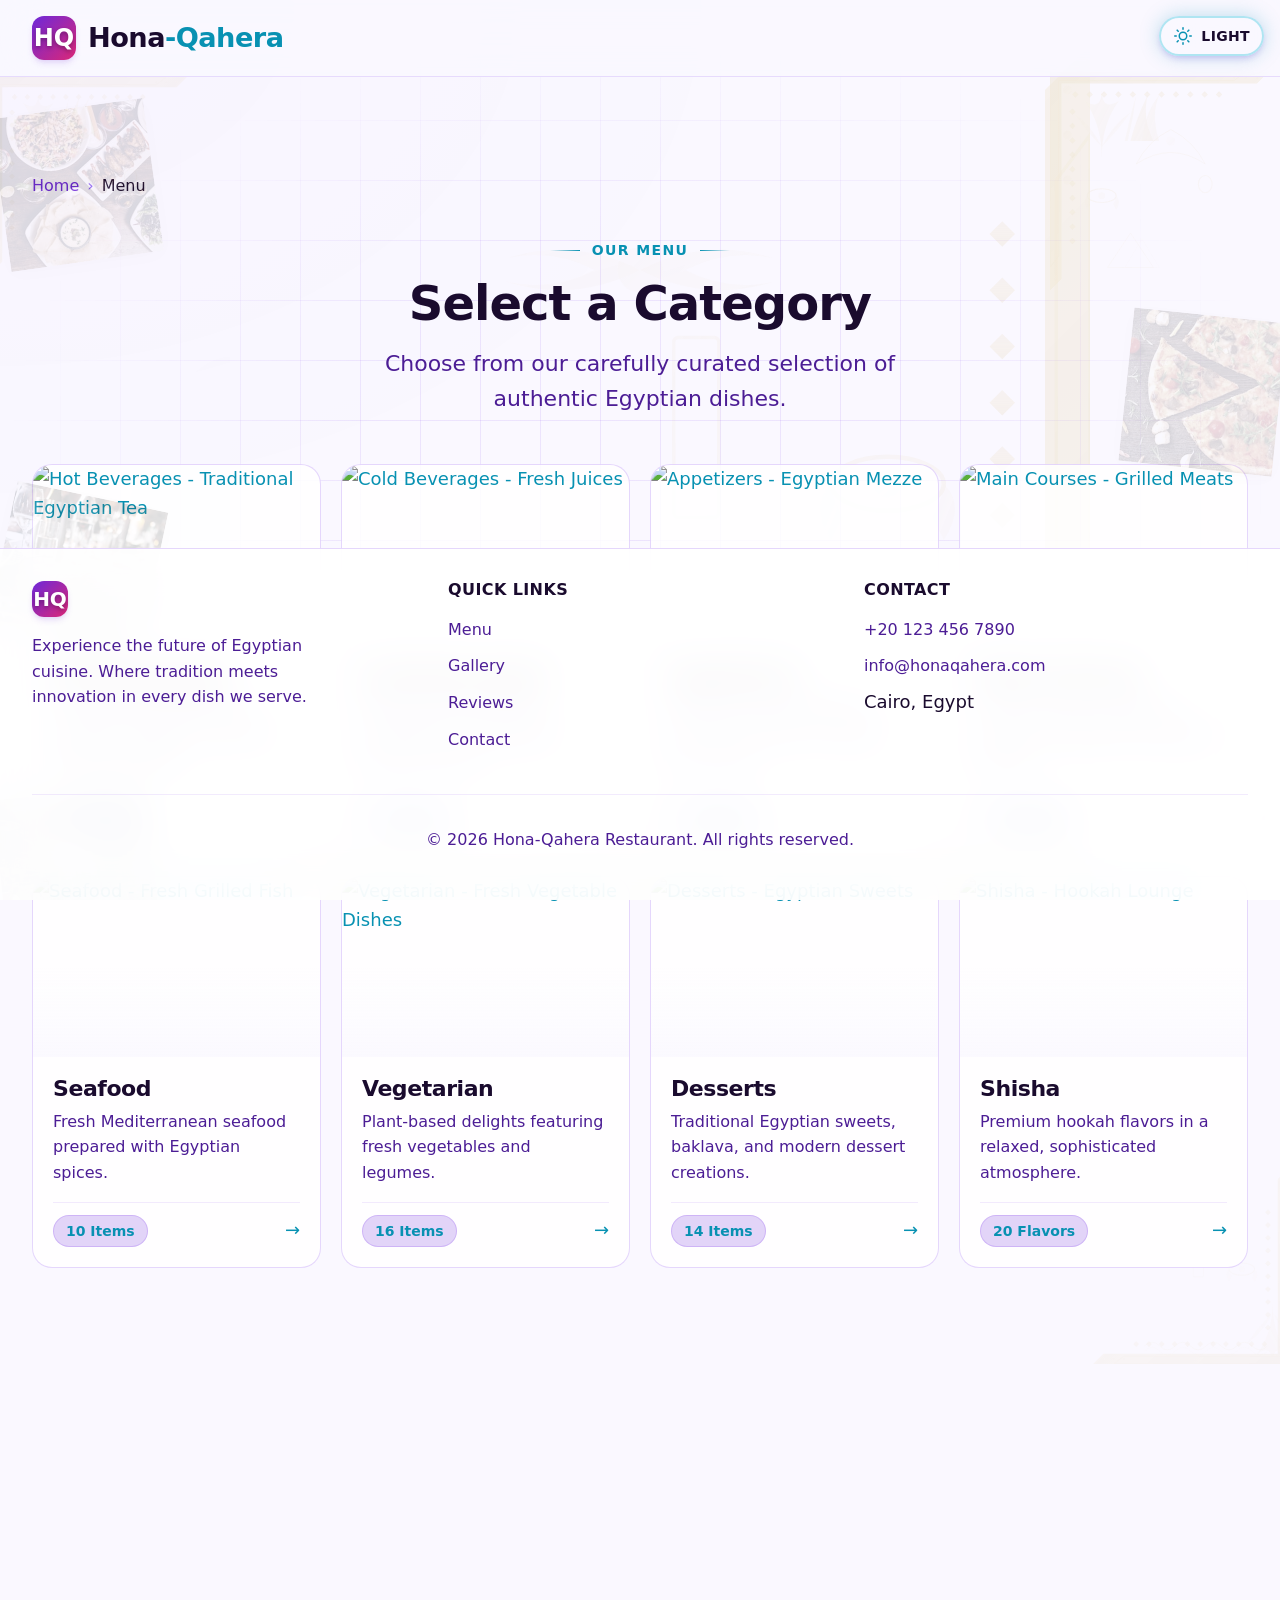
==== commit 00aa3cdb: "Add randomized decorative photo accents on inner pages - Download 12 Egyptian food/restaurant ambian" ====
--- a/here-its-cairo-html/categories.html
+++ b/here-its-cairo-html/categories.html
@@ -305,5 +305,6 @@
             updateThemeUI(theme);
         }
     </script>
+    <script src="js/decor-photos.js"></script>
 </body>
 </html>
--- a/here-its-cairo-html/css/styles.css
+++ b/here-its-cairo-html/css/styles.css
@@ -257,25 +257,35 @@
 .inner-page::before {
   background-image:
     var(--bg-body-gradient),
-    url("data:image/svg+xml,%3Csvg xmlns='http://www.w3.org/2000/svg' viewBox='0 0 260 260'%3E%3Cdefs%3E%3ClinearGradient id='g' x1='0' y1='0' x2='1' y2='1'%3E%3Cstop offset='0' stop-color='%2306b6d4'/%3E%3Cstop offset='1' stop-color='%23ec4899'/%3E%3C/linearGradient%3E%3C/defs%3E%3Cg fill='none' stroke='url(%23g)' stroke-linecap='round'%3E%3Cpath d='M8 8 Q120 8 120 120' stroke-width='2.2' opacity='.45'/%3E%3Cpath d='M22 22 Q120 22 120 120' stroke-width='1.8' opacity='.35'/%3E%3Cpath d='M36 36 Q120 36 120 120' stroke-width='1.4' opacity='.28'/%3E%3Ccircle cx='120' cy='120' r='24' stroke-width='1.6' opacity='.35'/%3E%3Cpath d='M120 94 L120 146 M94 120 L146 120' stroke-width='1.4' opacity='.25'/%3E%3C/g%3E%3C/svg%3E"),
-    url("data:image/svg+xml,%3Csvg xmlns='http://www.w3.org/2000/svg' viewBox='0 0 260 260'%3E%3Cdefs%3E%3ClinearGradient id='g' x1='1' y1='0' x2='0' y2='1'%3E%3Cstop offset='0' stop-color='%237c3aed'/%3E%3Cstop offset='1' stop-color='%2306b6d4'/%3E%3C/linearGradient%3E%3C/defs%3E%3Cg fill='none' stroke='url(%23g)' stroke-linecap='round'%3E%3Cpath d='M252 8 Q140 8 140 120' stroke-width='2.2' opacity='.45'/%3E%3Cpath d='M238 22 Q140 22 140 120' stroke-width='1.8' opacity='.35'/%3E%3Cpath d='M224 36 Q140 36 140 120' stroke-width='1.4' opacity='.28'/%3E%3Ccircle cx='140' cy='120' r='24' stroke-width='1.6' opacity='.35'/%3E%3Cpath d='M140 94 L140 146 M114 120 L166 120' stroke-width='1.4' opacity='.25'/%3E%3C/g%3E%3C/svg%3E"),
-    url("data:image/svg+xml,%3Csvg xmlns='http://www.w3.org/2000/svg' viewBox='0 0 260 260'%3E%3Cdefs%3E%3ClinearGradient id='g' x1='0' y1='1' x2='1' y2='0'%3E%3Cstop offset='0' stop-color='%23ec4899'/%3E%3Cstop offset='1' stop-color='%2306b6d4'/%3E%3C/linearGradient%3E%3C/defs%3E%3Cg fill='none' stroke='url(%23g)' stroke-linecap='round'%3E%3Cpath d='M8 252 Q8 140 120 140' stroke-width='2.2' opacity='.4'/%3E%3Cpath d='M22 238 Q22 140 120 140' stroke-width='1.8' opacity='.32'/%3E%3Cpath d='M36 224 Q36 140 120 140' stroke-width='1.4' opacity='.25'/%3E%3Cpath d='M82 140 Q120 120 158 140 Q120 160 82 140Z' stroke-width='1.5' opacity='.26'/%3E%3C/g%3E%3C/svg%3E"),
-    url("data:image/svg+xml,%3Csvg xmlns='http://www.w3.org/2000/svg' viewBox='0 0 260 260'%3E%3Cdefs%3E%3ClinearGradient id='g' x1='1' y1='1' x2='0' y2='0'%3E%3Cstop offset='0' stop-color='%237c3aed'/%3E%3Cstop offset='1' stop-color='%23ec4899'/%3E%3C/linearGradient%3E%3C/defs%3E%3Cg fill='none' stroke='url(%23g)' stroke-linecap='round'%3E%3Cpath d='M252 252 Q252 140 140 140' stroke-width='2.2' opacity='.4'/%3E%3Cpath d='M238 238 Q238 140 140 140' stroke-width='1.8' opacity='.32'/%3E%3Cpath d='M224 224 Q224 140 140 140' stroke-width='1.4' opacity='.25'/%3E%3Cpath d='M102 140 Q140 120 178 140 Q140 160 102 140Z' stroke-width='1.5' opacity='.26'/%3E%3C/g%3E%3C/svg%3E");
+    url("../decor/corner-top-left.svg"),
+    url("../decor/corner-top-right.svg"),
+    url("../decor/corner-bottom-left.svg"),
+    url("../decor/corner-bottom-right.svg");
   background-repeat: no-repeat, no-repeat, no-repeat, no-repeat, no-repeat;
-  background-size: auto, clamp(120px, 14vw, 180px), clamp(120px, 14vw, 180px), clamp(110px, 12vw, 160px), clamp(110px, 12vw, 160px);
-  background-position: center, left 0.4rem top 5.5rem, right 0.4rem top 6.5rem, left 0.4rem bottom 6.5rem, right 0.4rem bottom 6.5rem;
-  opacity: 0.55;
+  background-size:
+    auto,
+    clamp(160px, 18vw, 280px),
+    clamp(160px, 18vw, 280px),
+    clamp(160px, 18vw, 280px),
+    clamp(160px, 18vw, 280px);
+  background-position:
+    center,
+    left 0 top 4.5rem,
+    right 0 top 4.5rem,
+    left 0 bottom 5rem,
+    right 0 bottom 5rem;
+  opacity: 0.28;
 }
 
 [data-theme="light"] .inner-page::before {
-  opacity: 0.42;
+  opacity: 0.22;
 }
 
 @media (max-width: 767px) {
   .inner-page::before {
-    background-size: auto, 96px, 96px, 84px, 84px;
-    background-position: center, left 0.2rem top 5.6rem, right 0.2rem top 6.2rem, left 0.2rem bottom 6.2rem, right 0.2rem bottom 6.2rem;
-    opacity: 0.38;
+    background-size: auto, 110px, 110px, 110px, 110px;
+    background-position: center, left 0 top 5.2rem, right 0 top 5.2rem, left 0 bottom 5.5rem, right 0 bottom 5.5rem;
+    opacity: 0.2;
   }
 }
 
@@ -444,6 +454,189 @@
   padding: var(--section-padding-y) var(--container-padding);
   max-width: var(--container-max);
   margin: 0 auto;
+}
+
+/* Inner pages: decorative assets integrated with content areas */
+.inner-page .content-section {
+  position: relative;
+  isolation: isolate;
+}
+
+.inner-page .content-section::before,
+.inner-page .content-section::after {
+  content: '';
+  position: absolute;
+  pointer-events: none;
+  background-repeat: no-repeat;
+  background-size: contain;
+  opacity: 0.15;
+  z-index: 0;
+  mix-blend-mode: soft-light;
+}
+
+/* Left corner decoration - subtle Egyptian motif */
+.inner-page .content-section::before {
+  width: clamp(140px, 16vw, 240px);
+  height: clamp(140px, 16vw, 240px);
+  top: 0;
+  left: -0.5rem;
+  background-image: url("../decor/corner-top-left.svg");
+  background-position: left top;
+}
+
+/* Right corner decoration - subtle Egyptian motif */
+.inner-page .content-section::after {
+  width: clamp(140px, 16vw, 240px);
+  height: clamp(140px, 16vw, 240px);
+  right: -0.5rem;
+  bottom: 0;
+  background-image: url("../decor/corner-bottom-right.svg");
+  background-position: right bottom;
+}
+
+.inner-page .content-section > * {
+  position: relative;
+  z-index: 1;
+}
+
+[data-theme="light"] .inner-page .content-section::before,
+[data-theme="light"] .inner-page .content-section::after {
+  opacity: 0.12;
+  mix-blend-mode: multiply;
+}
+
+@media (max-width: 767px) {
+  .inner-page .content-section::before,
+  .inner-page .content-section::after {
+    opacity: 0.1;
+    width: 100px;
+    height: 100px;
+  }
+
+  .inner-page .content-section::before {
+    top: 0;
+    left: -0.2rem;
+  }
+
+  .inner-page .content-section::after {
+    right: -0.2rem;
+    bottom: 0;
+  }
+}
+
+/* ── Randomized Decorative Photos ─────────────────────────────────── */
+.decor-photos-container {
+  position: fixed;
+  inset: 0;
+  z-index: 0;
+  pointer-events: none;
+  overflow: hidden;
+}
+
+.decor-photo {
+  position: absolute;
+  width: clamp(100px, 12vw, 160px);
+  height: clamp(100px, 12vw, 160px);
+  opacity: 0;
+  transform: rotate(var(--rotate, 0deg)) scale(0.9);
+  animation: decorPhotoIn 1s var(--ease-out) forwards;
+  filter: saturate(0.6) brightness(0.85);
+  border-radius: var(--radius-lg);
+  overflow: hidden;
+  box-shadow: 0 4px 24px rgba(0, 0, 0, 0.25);
+  transition: opacity var(--duration-normal) var(--ease-out);
+}
+
+.decor-photo img {
+  width: 100%;
+  height: 100%;
+  object-fit: cover;
+  display: block;
+}
+
+/* Dark mode: subtle glow + low opacity */
+[data-theme="dark"] .decor-photo {
+  opacity: 0;
+  box-shadow: 0 4px 24px rgba(124, 58, 237, 0.15), 0 0 40px rgba(6, 182, 212, 0.08);
+}
+
+[data-theme="dark"] .decor-photo img {
+  filter: brightness(0.7);
+}
+
+/* Light mode: softer, warmer */
+[data-theme="light"] .decor-photo {
+  filter: saturate(0.5) brightness(1.05);
+  box-shadow: 0 4px 20px rgba(0, 0, 0, 0.1);
+}
+
+@keyframes decorPhotoIn {
+  0% {
+    opacity: 0;
+    transform: rotate(var(--rotate, 0deg)) scale(0.7) translateY(20px);
+  }
+  100% {
+    opacity: 0.18;
+    transform: rotate(var(--rotate, 0deg)) scale(1);
+  }
+}
+
+[data-theme="light"] .decor-photo {
+  animation-name: decorPhotoInLight;
+}
+
+@keyframes decorPhotoInLight {
+  0% {
+    opacity: 0;
+    transform: rotate(var(--rotate, 0deg)) scale(0.7) translateY(20px);
+  }
+  100% {
+    opacity: 0.14;
+    transform: rotate(var(--rotate, 0deg)) scale(1);
+  }
+}
+
+/* Mobile: smaller, fewer, less opacity */
+@media (max-width: 767px) {
+  .decor-photo {
+    width: 80px;
+    height: 80px;
+    border-radius: var(--radius-md);
+  }
+
+  @keyframes decorPhotoIn {
+    0% {
+      opacity: 0;
+      transform: rotate(var(--rotate, 0deg)) scale(0.7) translateY(12px);
+    }
+    100% {
+      opacity: 0.12;
+      transform: rotate(var(--rotate, 0deg)) scale(1);
+    }
+  }
+
+  @keyframes decorPhotoInLight {
+    0% {
+      opacity: 0;
+      transform: rotate(var(--rotate, 0deg)) scale(0.7) translateY(12px);
+    }
+    100% {
+      opacity: 0.1;
+      transform: rotate(var(--rotate, 0deg)) scale(1);
+    }
+  }
+}
+
+/* Reduced motion: skip animation, just show at final opacity */
+@media (prefers-reduced-motion: reduce) {
+  .decor-photo {
+    animation: none;
+    opacity: 0.15;
+  }
+
+  [data-theme="light"] .decor-photo {
+    opacity: 0.12;
+  }
 }
 
 /* Modern Grid System */
